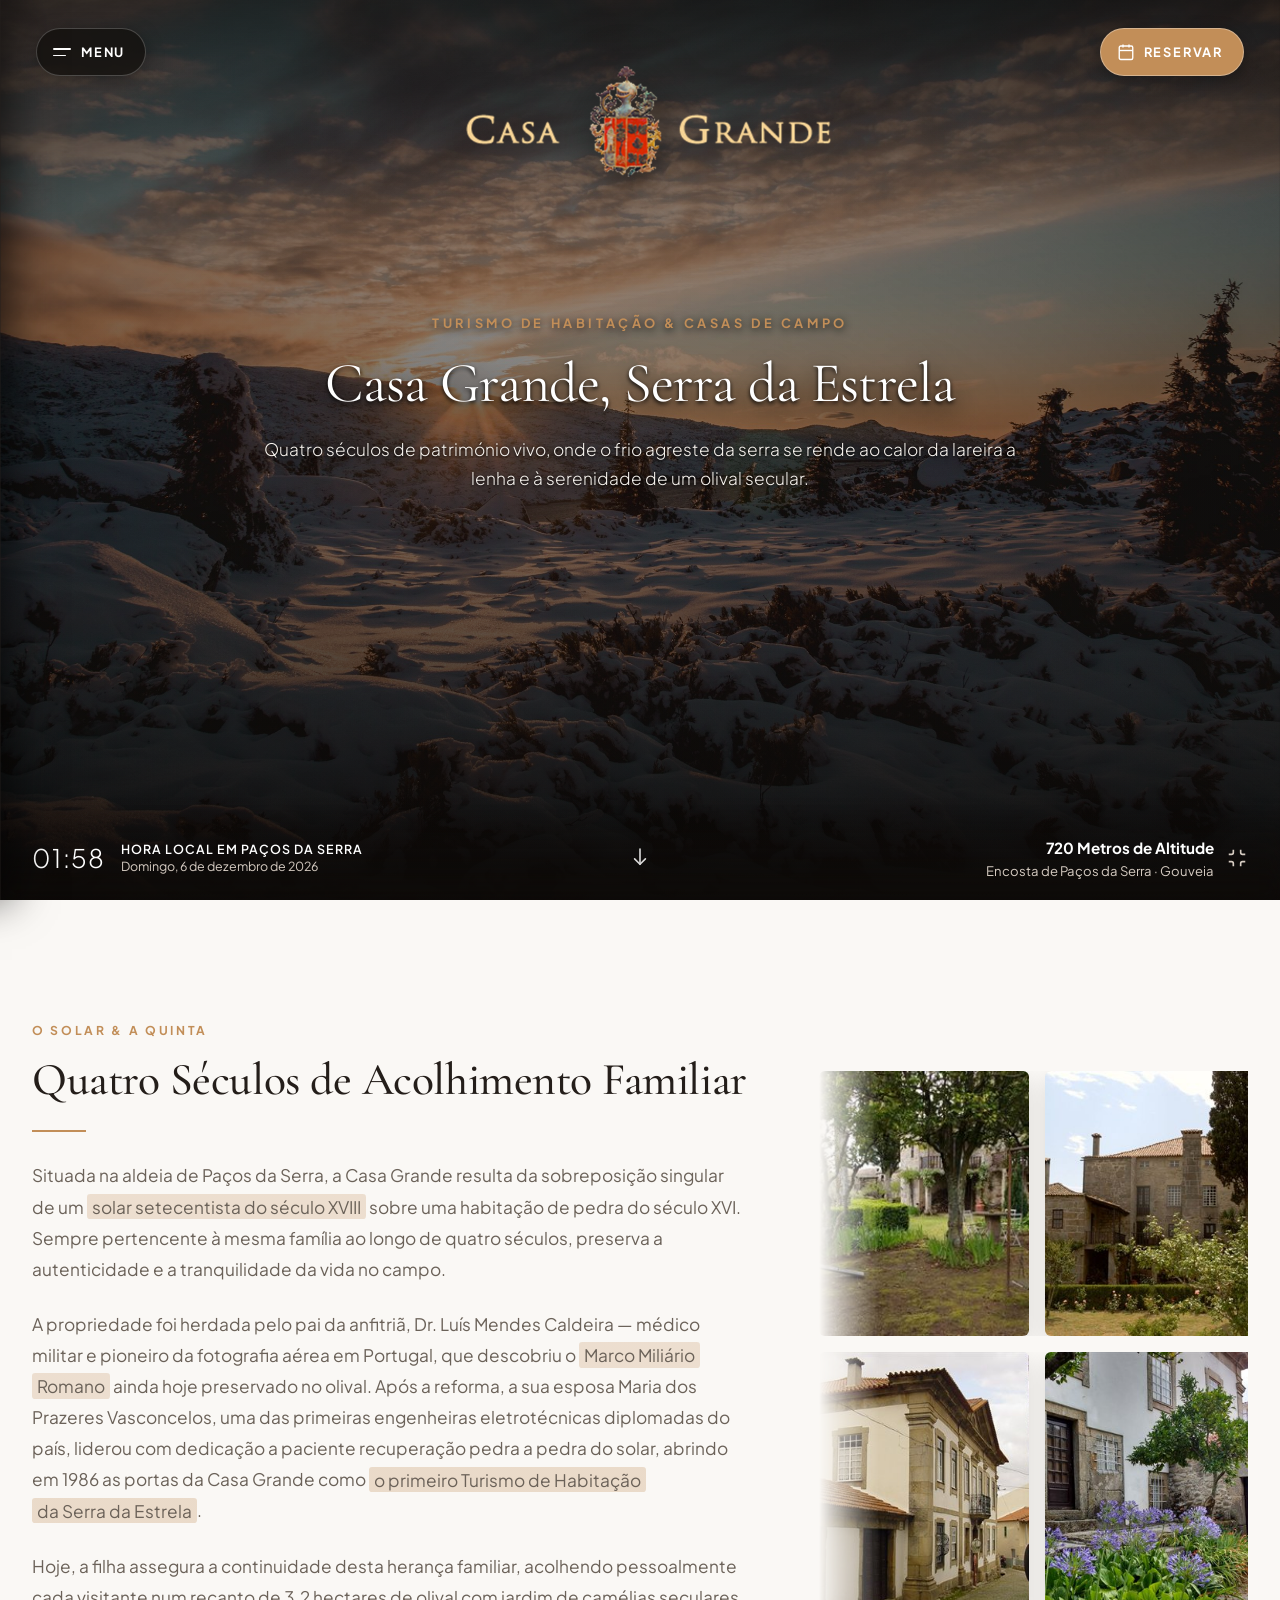
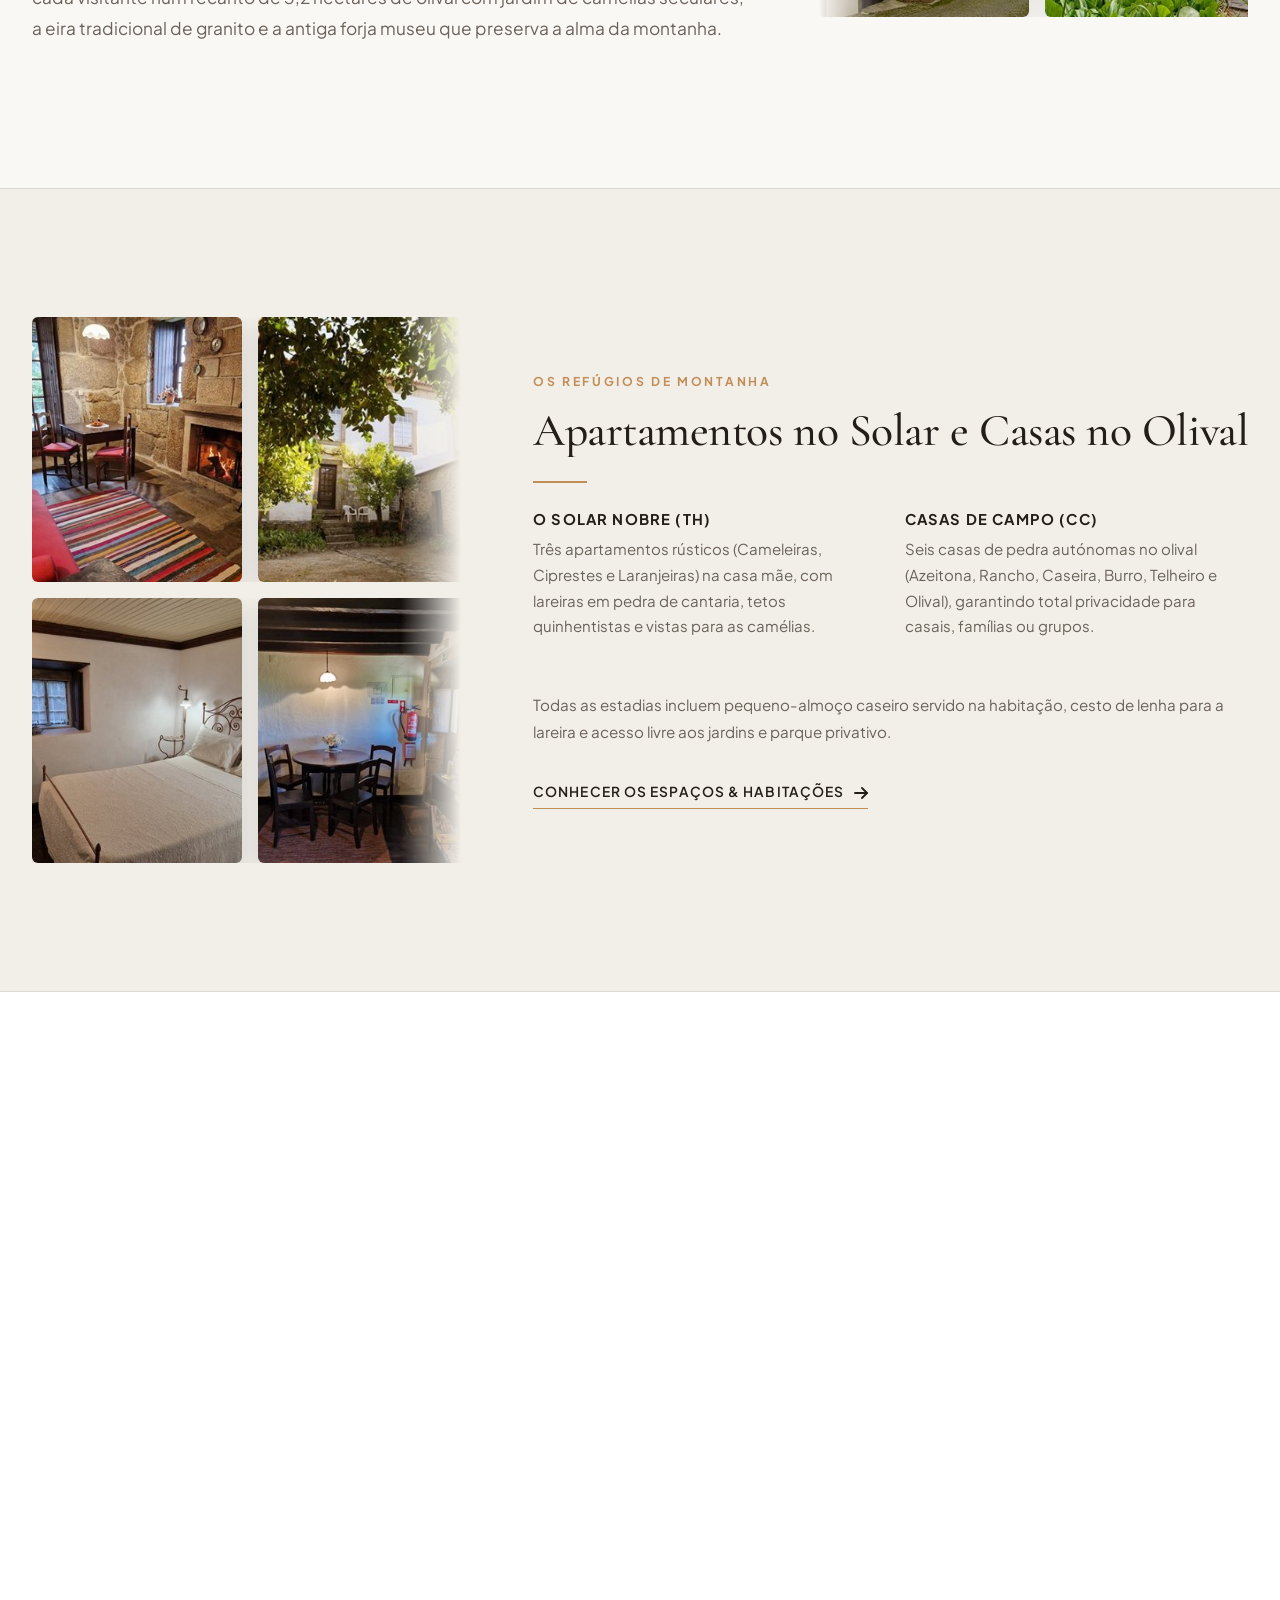
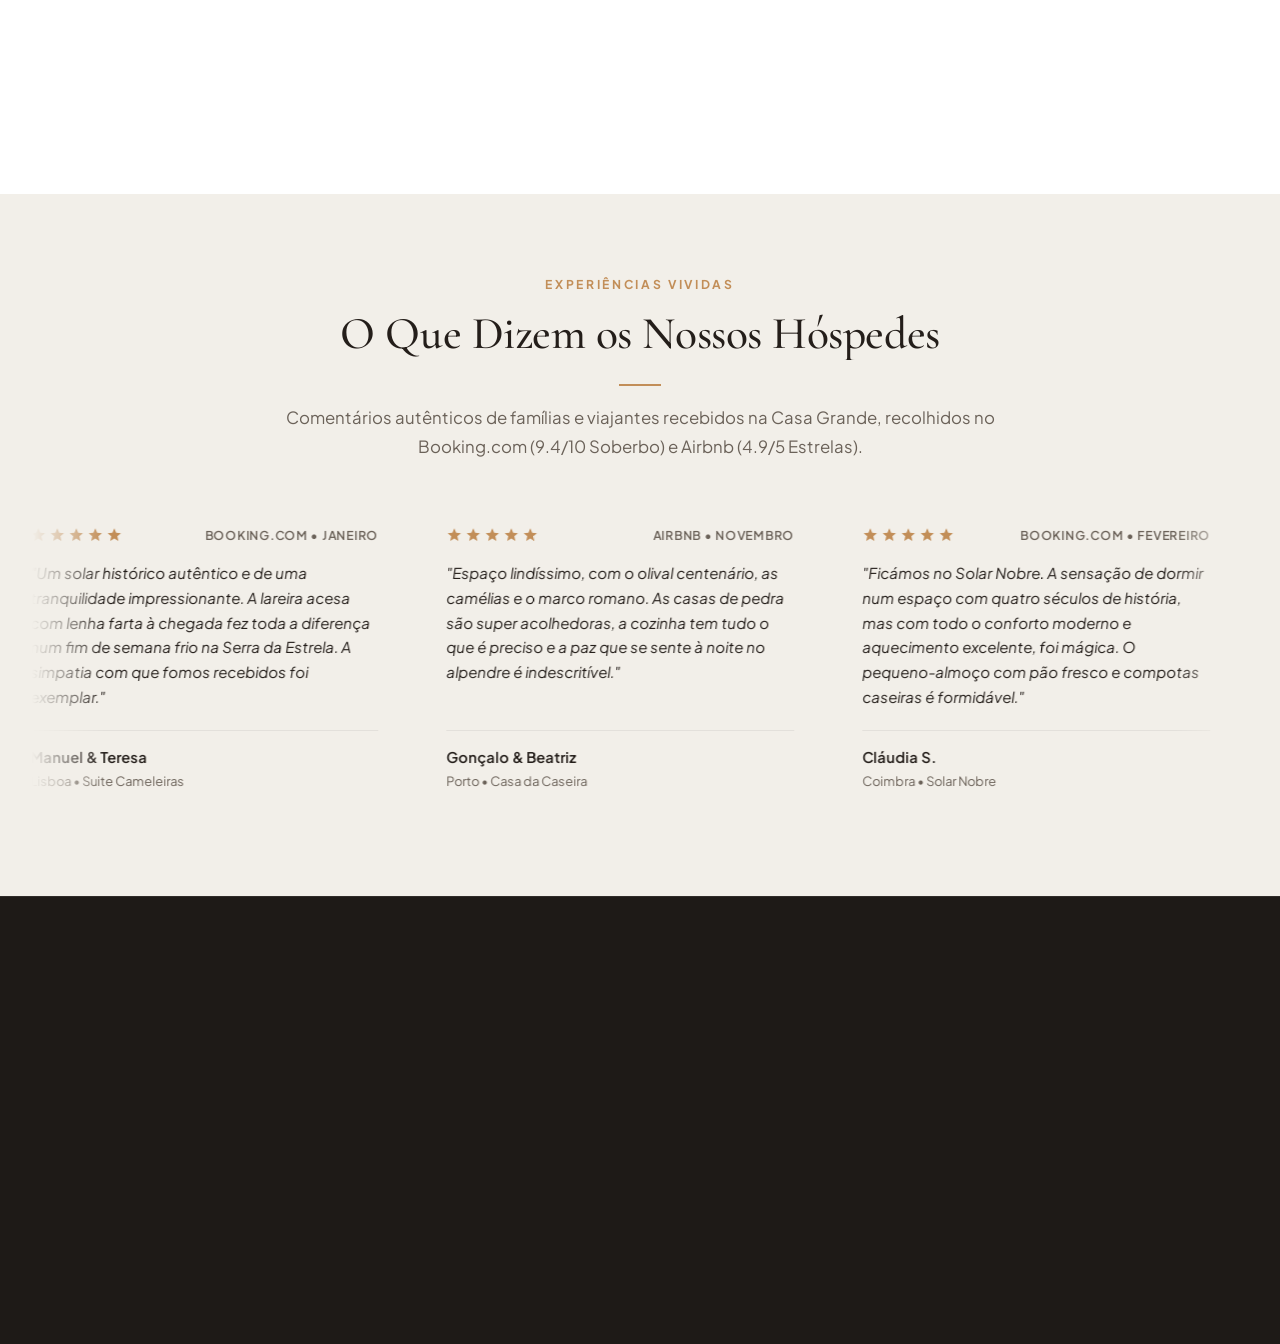
==== index.html @ c4126c3e "feat: prototipo Casa Grande - Turismo de Habitacao & Casas de Campo (Standard Bruto)" ====
<!DOCTYPE html>
<html lang="pt">
<head>
  <meta charset="UTF-8">
  <meta name="viewport" content="width=device-width, initial-scale=1.0">
  <title>Casa Grande — Turismo de Habitação & Casas de Campo | Serra da Estrela</title>
  <meta name="description" content="Retiro histórico exclusivo em Paços da Serra, Gouveia. Um solar de quatro séculos, casas de pedra entre camélias e oliveiras, lareiras acesas e acolhimento familiar no Parque Natural da Serra da Estrela.">
  <link rel="preconnect" href="https://fonts.googleapis.com">
  <link rel="preconnect" href="https://fonts.gstatic.com" crossorigin>
  <link rel="preload" as="image" href="assets/img/hero_serra_estrela_neve.jpg" fetchpriority="high">
  <link rel="stylesheet" href="https://fonts.googleapis.com/css2?family=Cormorant+Garamond:ital,wght@0,400;0,500;0,600;0,700;1,400&family=Plus+Jakarta+Sans:wght@300;400;500;600;700&display=swap">
  
  <!-- Favicon Standard Bruto -->
  <link rel="icon" type="image/svg+xml" href="assets/img/favicon.svg">
  <link rel="icon" type="image/png" sizes="32x32" href="assets/img/favicon-32x32.png">
  <link rel="icon" type="image/png" sizes="16x16" href="assets/img/favicon-16x16.png">
  <link rel="apple-touch-icon" sizes="180x180" href="assets/img/apple-touch-icon.png">
  <link rel="shortcut icon" href="favicon.ico">

  <link rel="stylesheet" href="assets/css/style.css">
</head>
<body>


  <!-- BOTÃO FLUTUANTE DE MENU (FIXO NO TOPO ESQUERDO) -->
  <button type="button" class="floating-menu-trigger js-drawer-open" aria-label="Abrir Menu de Navegação" aria-expanded="false" aria-controls="main-drawer">
    <span class="menu-icon-bars" aria-hidden="true">
      <span class="bar bar-1"></span>
      <span class="bar bar-2"></span>
    </span>
    <span class="menu-trigger-text">Menu</span>
  </button>

  <!-- BOTÃO FLUTUANTE DE RESERVA (CALENDÁRIO — REVELA 'RESERVAR' & GLOW NO HOVER) -->
  <a href="reservas.html" class="floating-booking-cta" aria-label="Reservar Estadia na Casa Grande">
    <span class="booking-cta-icon" aria-hidden="true">
      <svg width="18" height="18" viewBox="0 0 24 24" fill="none" stroke="currentColor" stroke-width="1.8">
        <rect x="3" y="4" width="18" height="18" rx="2" ry="2"></rect>
        <line x1="16" y1="2" x2="16" y2="6"></line>
        <line x1="8" y1="2" x2="8" y2="6"></line>
        <line x1="3" y1="10" x2="21" y2="10"></line>
      </svg>
    </span>
    <span class="booking-cta-text">Reservar</span>
  </a>

  <!-- PAINEL LATERAL DE NAVEGAÇÃO (LUXURY SLIDE-IN DRAWER) -->
  <div class="nav-drawer-backdrop js-drawer-close" aria-hidden="true"></div>
  <aside class="nav-drawer" id="main-drawer" aria-label="Menu Principal" aria-hidden="true">
    <div class="drawer-header">
      <div class="drawer-brand">
        <img src="assets/img/logo_center.png" alt="Casa Grande" class="drawer-logo" / decoding="async">
      </div>
      <button type="button" class="drawer-close-btn js-drawer-close" aria-label="Fechar Menu">
        <svg width="20" height="20" viewBox="0 0 24 24" fill="none" stroke="currentColor" stroke-width="1.8"><line x1="18" y1="6" x2="6" y2="18"></line><line x1="6" y1="6" x2="18" y2="18"></line></svg>
      </button>
    </div>

    <div class="drawer-body">
      <nav class="drawer-nav">
        <ul class="drawer-menu-list">
          <li><a href="index.html" class="drawer-menu-link drawer-menu-link--highlight"><span class="link-title">Início</span></a></li>
          <li><a href="alojamentos.html" class="drawer-menu-link"><span class="link-title">Alojamentos</span></a></li>
          <li><a href="actividades.html" class="drawer-menu-link"><span class="link-title">Serra da Estrela</span></a></li>
          <li><a href="duvidas.html" class="drawer-menu-link"><span class="link-title">FAQs</span></a></li>
        </ul>

        <div class="drawer-booking-action">
          <a href="reservas.html" class="drawer-booking-btn">
            <span class="drawer-btn-icon">
              <svg width="18" height="18" viewBox="0 0 24 24" fill="none" stroke="currentColor" stroke-width="1.8">
                <rect x="3" y="4" width="18" height="18" rx="2" ry="2"></rect>
                <line x1="16" y1="2" x2="16" y2="6"></line>
                <line x1="8" y1="2" x2="8" y2="6"></line>
                <line x1="3" y1="10" x2="21" y2="10"></line>
              </svg>
            </span>
            <span class="drawer-btn-label">Reservar Estadia</span>
          </a>
        </div>
      </nav>

      <div class="drawer-footer">
        <div class="drawer-contacts">
          <a href="duvidas.html#contacto" class="drawer-section-title">Contactos</a>
          <a href="tel:+351934297935" class="drawer-contact-val">(+351) 934 297 935</a>
          <a href="mailto:info@casagrande.com.pt" class="drawer-contact-val">info@casagrande.com.pt</a>
          <p class="drawer-address-text">Largo Dr. Luís Mendes Caldeira nº 1<br>6290-241 Paços da Serra, Gouveia</p>
        </div>

        <div class="drawer-socials">
          <a href="https://instagram.com/casagrande_th" target="_blank" rel="noopener noreferrer" class="drawer-social-link">Instagram</a>
          <span class="sep">·</span>
          <a href="https://www.facebook.com/CGPacosDaSerra" target="_blank" rel="noopener noreferrer" class="drawer-social-link">Facebook</a>
        </div>
      </div>
    </div>
  </aside>

  <main id="main">
    
    <!-- HERO BREATHTAKING (ESTILO VUNABAKA) -->
    <section class="section-intro-vunabaka">
      <div class="section-intro-bg" data-parallax="true" data-move="60"></div>
      <div class="section-intro-overlay"></div>

      <!-- Logótipo Nobre no Eixo Superior do Hero -->
      <div class="hero-center-brand">
        <img src="assets/img/logo_center.png" alt="Casa Grande — Paços da Serra, Gouveia" class="hero-brand-logo" / decoding="async">
      </div>

      <div class="shell section-intro-head" data-aos="fade-up">
        <span class="intro-welcome-label">Turismo de Habitação &amp; Casas de Campo</span>
        <h1 class="intro-main-title">Casa Grande, Serra da Estrela</h1>
        <p class="intro-desc">Quatro séculos de património vivo, onde o frio agreste da serra se rende ao calor da lareira a lenha e à serenidade de um olival secular.</p>
      </div>

      <!-- Barra de Ambiente Vunabaka (Hora Local & Altitude) -->
      <div class="section-intro-ambient-bar">
        <div class="shell ambient-bar-inner">
          
          <!-- Hora Local sem segundos -->
          <div class="ambient-time-box" data-aos="fade-right">
            <div class="ambient-time-clock" id="ambient-live-clock">--:--</div>
            <div class="ambient-time-info">
              <strong>Hora Local em Paços da Serra</strong>
              <span id="ambient-live-date">--</span>
            </div>
          </div>

          <!-- Indicador Visual Central: Seta Contemplativa (Apenas Visual, Não-Botão Rigorosamente a Meio da Barra) -->
          <div class="ambient-scroll-indicator" aria-hidden="true">
            <svg width="18" height="22" viewBox="0 0 20 24" fill="none" stroke="currentColor" stroke-width="1.8" stroke-linecap="round" stroke-linejoin="round">
              <line x1="10" y1="2" x2="10" y2="19"></line>
              <polyline points="4 13 10 19 16 13"></polyline>
            </svg>
          </div>

          <!-- Altitude e Clima -->
          <div class="ambient-weather-box" data-aos="fade-left">
            <div>
              <strong>720 Metros de Altitude</strong>
              <span>Encosta de Paços da Serra · Gouveia</span>
            </div>
            <svg width="22" height="22" viewBox="0 0 24 24" fill="none" stroke="currentColor" stroke-width="1.8"><path d="M8 3v3a2 2 0 0 1-2 2H3m18 0h-3a2 2 0 0 1-2-2V3m0 18v-3a2 2 0 0 1 2-2h3M3 16h3a2 2 0 0 1 2 2v3"/></svg>
          </div>

        </div>
      </div>
    </section>

    <!-- SECÇÃO 1: A HISTÓRIA DO ALOJAMENTO (O SOLAR & QUINTA) -->
    <section class="section-vunabaka-story" id="historia">
      <div class="shell shell--grid">
        
        <div class="story-text-column" data-aos="fade-right">
          <span class="section-subtitle-label">O Solar &amp; A Quinta</span>
          <h2 class="section-heading-vunabaka">Quatro Séculos de Acolhimento Familiar</h2>
          <i class="ico-separator"></i>

          <p>
            Situada na aldeia de Paços da Serra, a Casa Grande resulta da sobreposição singular de um <span class="highlight-root trigger-load" style="--color: rgba(194, 142, 88, 0.24); --duration: 800ms; --delay: 200ms;">solar setecentista do século XVIII</span> sobre uma habitação de pedra do século XVI. Sempre pertencente à mesma família ao longo de quatro séculos, preserva a autenticidade e a tranquilidade da vida no campo.
          </p>
          <p>
            A propriedade foi herdada pelo pai da anfitriã, Dr. Luís Mendes Caldeira — médico militar e pioneiro da fotografia aérea em Portugal, que descobriu o <span class="highlight-root trigger-load" style="--color: rgba(194, 142, 88, 0.24); --duration: 800ms; --delay: 450ms;">Marco Miliário Romano</span> ainda hoje preservado no olival. Após a reforma, a sua esposa Maria dos Prazeres Vasconcelos, uma das primeiras engenheiras eletrotécnicas diplomadas do país, liderou com dedicação a paciente recuperação pedra a pedra do solar, abrindo em 1986 as portas da Casa Grande como <span class="highlight-root trigger-load" style="--color: rgba(194, 142, 88, 0.28); --duration: 850ms; --delay: 700ms;">o primeiro Turismo de Habitação da&nbsp;Serra&nbsp;da&nbsp;Estrela</span>.
          </p>
          <p>
            Hoje, a filha assegura a continuidade desta herança familiar, acolhendo pessoalmente cada visitante num recanto de 3,2 hectares de olival com jardim de camélias seculares, a eira tradicional de granito e a antiga forja museu que preserva a alma da montanha.
          </p>
        </div>

        <!-- Galeria de Montra Contínua: Duas Filas a Correr para Lados Contrários (16 Imagens Únicas) -->
        <div class="showcase-wrap showcase-wrap--right" data-aos="fade-left" aria-label="Montra de fotografias da Quinta e Solar">
          <!-- Fila 1: Rotação da Direita para a Esquerda (8 fotos únicas) -->
          <div class="showcase-row">
            <div class="showcase-track showcase-track--to-left">
              <div class="showcase-slide"><img src="assets/img/showcase/historia_1.jpg" alt="Jardim das Cameleiras e mesas de pedra" loading="lazy" decoding="async"></div>
              <div class="showcase-slide"><img src="assets/img/showcase/historia_2.jpg" alt="Solar Histórico visto da quinta" loading="lazy" decoding="async"></div>
              <div class="showcase-slide"><img src="assets/img/showcase/historia_3.jpg" alt="Forja Museu na Casa Grande" loading="lazy" decoding="async"></div>
              <div class="showcase-slide"><img src="assets/img/showcase/historia_4.jpg" alt="Marco Miliário Romano e buxo secular" loading="lazy" decoding="async"></div>
              <div class="showcase-slide"><img src="assets/img/showcase/historia_5.jpg" alt="Eira tradicional e telheiro de cantaria" loading="lazy" decoding="async"></div>
              <div class="showcase-slide"><img src="assets/img/showcase/historia_6.jpg" alt="Ala do buxo e portal em granito" loading="lazy" decoding="async"></div>
              <div class="showcase-slide"><img src="assets/img/showcase/historia_7.jpg" alt="Jardim florido entre camélias" loading="lazy" decoding="async"></div>
              <div class="showcase-slide"><img src="assets/img/showcase/historia_8.jpg" alt="Mesas de pedra e recantos exteriores" loading="lazy" decoding="async"></div>
              <!-- Duplicação para loop contínuo infinito -->
              <div class="showcase-slide" aria-hidden="true"><img src="assets/img/showcase/historia_1.jpg" alt="" loading="lazy" decoding="async"></div>
              <div class="showcase-slide" aria-hidden="true"><img src="assets/img/showcase/historia_2.jpg" alt="" loading="lazy" decoding="async"></div>
              <div class="showcase-slide" aria-hidden="true"><img src="assets/img/showcase/historia_3.jpg" alt="" loading="lazy" decoding="async"></div>
              <div class="showcase-slide" aria-hidden="true"><img src="assets/img/showcase/historia_4.jpg" alt="" loading="lazy" decoding="async"></div>
              <div class="showcase-slide" aria-hidden="true"><img src="assets/img/showcase/historia_5.jpg" alt="" loading="lazy" decoding="async"></div>
              <div class="showcase-slide" aria-hidden="true"><img src="assets/img/showcase/historia_6.jpg" alt="" loading="lazy" decoding="async"></div>
              <div class="showcase-slide" aria-hidden="true"><img src="assets/img/showcase/historia_7.jpg" alt="" loading="lazy" decoding="async"></div>
              <div class="showcase-slide" aria-hidden="true"><img src="assets/img/showcase/historia_8.jpg" alt="" loading="lazy" decoding="async"></div>
            </div>
          </div>
          <!-- Fila 2: Rotação da Esquerda para a Direita (8 fotos únicas) -->
          <div class="showcase-row">
            <div class="showcase-track showcase-track--to-right">
              <div class="showcase-slide"><img src="assets/img/showcase/historia_9.jpg" alt="Fachada senhorial de granito vista da rua" loading="lazy" decoding="async"></div>
              <div class="showcase-slide"><img src="assets/img/showcase/historia_10.jpg" alt="Pátio e portal das Laranjeiras" loading="lazy" decoding="async"></div>
              <div class="showcase-slide"><img src="assets/img/showcase/historia_11.jpg" alt="Telhados e beirais históricos sob a neve" loading="lazy" decoding="async"></div>
              <div class="showcase-slide"><img src="assets/img/showcase/historia_12.jpg" alt="Vista aérea do solar e do olival secular" loading="lazy" decoding="async"></div>
              <div class="showcase-slide"><img src="assets/img/showcase/historia_13.jpg" alt="Pomar e árvores de fruto em flor" loading="lazy" decoding="async"></div>
              <div class="showcase-slide"><img src="assets/img/showcase/historia_14.jpg" alt="Ocaso dourado sobre os ciprestes da quinta" loading="lazy" decoding="async"></div>
              <div class="showcase-slide"><img src="assets/img/showcase/historia_15.jpg" alt="Caminho rústico de pedra entre azeitonas" loading="lazy" decoding="async"></div>
              <div class="showcase-slide"><img src="assets/img/showcase/historia_16.jpg" alt="Manto de neve no terreiro do solar" loading="lazy" decoding="async"></div>
              <!-- Duplicação para loop contínuo infinito -->
              <div class="showcase-slide" aria-hidden="true"><img src="assets/img/showcase/historia_9.jpg" alt="" loading="lazy" decoding="async"></div>
              <div class="showcase-slide" aria-hidden="true"><img src="assets/img/showcase/historia_10.jpg" alt="" loading="lazy" decoding="async"></div>
              <div class="showcase-slide" aria-hidden="true"><img src="assets/img/showcase/historia_11.jpg" alt="" loading="lazy" decoding="async"></div>
              <div class="showcase-slide" aria-hidden="true"><img src="assets/img/showcase/historia_12.jpg" alt="" loading="lazy" decoding="async"></div>
              <div class="showcase-slide" aria-hidden="true"><img src="assets/img/showcase/historia_13.jpg" alt="" loading="lazy" decoding="async"></div>
              <div class="showcase-slide" aria-hidden="true"><img src="assets/img/showcase/historia_14.jpg" alt="" loading="lazy" decoding="async"></div>
              <div class="showcase-slide" aria-hidden="true"><img src="assets/img/showcase/historia_15.jpg" alt="" loading="lazy" decoding="async"></div>
              <div class="showcase-slide" aria-hidden="true"><img src="assets/img/showcase/historia_16.jpg" alt="" loading="lazy" decoding="async"></div>
            </div>
          </div>
        </div>

      </div>
    </section>

    <!-- SECÇÃO 2: OS DIFERENTES ALOJAMENTOS -->
    <section class="section-vunabaka-accommodations" id="alojamentos">
      <div class="shell vunabaka-accommodations-grid">
        
        <!-- Galeria de Montra Contínua: Duas Filas a Correr para Lados Contrários (16 Imagens Únicas) -->
        <div class="showcase-wrap showcase-wrap--left" data-aos="fade-right" aria-label="Montra de fotografias dos Alojamentos">
          <!-- Fila 1: Rotação da Esquerda para a Direita (8 fotos únicas) -->
          <div class="showcase-row">
            <div class="showcase-track showcase-track--to-right">
              <div class="showcase-slide"><img src="assets/img/showcase/alojamentos_1.jpg" alt="Suite Cameleiras com lareira acesa" loading="lazy" decoding="async"></div>
              <div class="showcase-slide"><img src="assets/img/showcase/alojamentos_2.jpg" alt="Apartamento Laranjeiras no Solar Nobre" loading="lazy" decoding="async"></div>
              <div class="showcase-slide"><img src="assets/img/showcase/alojamentos_3.jpg" alt="Apartamento Ciprestes com vigas rústicas" loading="lazy" decoding="async"></div>
              <div class="showcase-slide"><img src="assets/img/showcase/alojamentos_4.jpg" alt="Casa da Azeitona no olival" loading="lazy" decoding="async"></div>
              <div class="showcase-slide"><img src="assets/img/showcase/alojamentos_5.jpg" alt="Casa da Caseira em cantaria" loading="lazy" decoding="async"></div>
              <div class="showcase-slide"><img src="assets/img/showcase/alojamentos_6.jpg" alt="Casa do Rancho com luz de montanha" loading="lazy" decoding="async"></div>
              <div class="showcase-slide"><img src="assets/img/showcase/alojamentos_7.jpg" alt="Casa do Burro refúgio em xisto" loading="lazy" decoding="async"></div>
              <div class="showcase-slide"><img src="assets/img/showcase/alojamentos_8.jpg" alt="Casa do Telheiro e alpendre" loading="lazy" decoding="async"></div>
              <!-- Duplicação para loop contínuo infinito -->
              <div class="showcase-slide" aria-hidden="true"><img src="assets/img/showcase/alojamentos_1.jpg" alt="" loading="lazy" decoding="async"></div>
              <div class="showcase-slide" aria-hidden="true"><img src="assets/img/showcase/alojamentos_2.jpg" alt="" loading="lazy" decoding="async"></div>
              <div class="showcase-slide" aria-hidden="true"><img src="assets/img/showcase/alojamentos_3.jpg" alt="" loading="lazy" decoding="async"></div>
              <div class="showcase-slide" aria-hidden="true"><img src="assets/img/showcase/alojamentos_4.jpg" alt="" loading="lazy" decoding="async"></div>
              <div class="showcase-slide" aria-hidden="true"><img src="assets/img/showcase/alojamentos_5.jpg" alt="" loading="lazy" decoding="async"></div>
              <div class="showcase-slide" aria-hidden="true"><img src="assets/img/showcase/alojamentos_6.jpg" alt="" loading="lazy" decoding="async"></div>
              <div class="showcase-slide" aria-hidden="true"><img src="assets/img/showcase/alojamentos_7.jpg" alt="" loading="lazy" decoding="async"></div>
              <div class="showcase-slide" aria-hidden="true"><img src="assets/img/showcase/alojamentos_8.jpg" alt="" loading="lazy" decoding="async"></div>
            </div>
          </div>
          <!-- Fila 2: Rotação da Direita para a Esquerda (8 fotos únicas) -->
          <div class="showcase-row">
            <div class="showcase-track showcase-track--to-left">
              <div class="showcase-slide"><img src="assets/img/showcase/alojamentos_9.jpg" alt="Quarto com cama de ferro e paredes em pedra de cantaria" loading="lazy" decoding="async"></div>
              <div class="showcase-slide"><img src="assets/img/showcase/alojamentos_10.jpg" alt="Salinha rústica em pedra com mesa de refeições e tapete regional" loading="lazy" decoding="async"></div>
              <div class="showcase-slide"><img src="assets/img/showcase/alojamentos_11.jpg" alt="Salinha privada com lareira acesa e ambiente acolhedor" loading="lazy" decoding="async"></div>
              <div class="showcase-slide"><img src="assets/img/showcase/alojamentos_12.jpg" alt="Varanda panorâmica de madeira virada para as camélias" loading="lazy" decoding="async"></div>
              <div class="showcase-slide"><img src="assets/img/showcase/alojamentos_13.jpg" alt="Lareira tradicional e recanto de leitura no campo" loading="lazy" decoding="async"></div>
              <div class="showcase-slide"><img src="assets/img/showcase/alojamentos_14.jpg" alt="Quarto amplo e luminoso com mobiliário de madeira" loading="lazy" decoding="async"></div>
              <div class="showcase-slide"><img src="assets/img/showcase/alojamentos_15.jpg" alt="Recanto de estar rústico em pedra natural" loading="lazy" decoding="async"></div>
              <div class="showcase-slide"><img src="assets/img/showcase/alojamentos_16.jpg" alt="Sala de convívio sob vigas de madeira nobre" loading="lazy" decoding="async"></div>
              <!-- Duplicação para loop contínuo infinito -->
              <div class="showcase-slide" aria-hidden="true"><img src="assets/img/showcase/alojamentos_9.jpg" alt="" loading="lazy" decoding="async"></div>
              <div class="showcase-slide" aria-hidden="true"><img src="assets/img/showcase/alojamentos_10.jpg" alt="" loading="lazy" decoding="async"></div>
              <div class="showcase-slide" aria-hidden="true"><img src="assets/img/showcase/alojamentos_11.jpg" alt="" loading="lazy" decoding="async"></div>
              <div class="showcase-slide" aria-hidden="true"><img src="assets/img/showcase/alojamentos_12.jpg" alt="" loading="lazy" decoding="async"></div>
              <div class="showcase-slide" aria-hidden="true"><img src="assets/img/showcase/alojamentos_13.jpg" alt="" loading="lazy" decoding="async"></div>
              <div class="showcase-slide" aria-hidden="true"><img src="assets/img/showcase/alojamentos_14.jpg" alt="" loading="lazy" decoding="async"></div>
              <div class="showcase-slide" aria-hidden="true"><img src="assets/img/showcase/alojamentos_15.jpg" alt="" loading="lazy" decoding="async"></div>
              <div class="showcase-slide" aria-hidden="true"><img src="assets/img/showcase/alojamentos_16.jpg" alt="" loading="lazy" decoding="async"></div>
            </div>
          </div>
        </div>

        <div class="story-text-column" data-aos="fade-left">
          <span class="section-subtitle-label">Os Refúgios de Montanha</span>
          <h2 class="section-heading-vunabaka">Apartamentos no Solar e Casas no Olival</h2>
          <i class="ico-separator"></i>

          <div class="vunabaka-two-cols-text">
            <div>
              <h4>O Solar Nobre (TH)</h4>
              <p>Três apartamentos rústicos (Cameleiras, Ciprestes e Laranjeiras) na casa mãe, com lareiras em pedra de cantaria, tetos quinhentistas e vistas para as camélias.</p>
            </div>
            <div>
              <h4>Casas de Campo (CC)</h4>
              <p>Seis casas de pedra autónomas no olival (Azeitona, Rancho, Caseira, Burro, Telheiro e Olival), garantindo total privacidade para casais, famílias ou grupos.</p>
            </div>
          </div>

          <p style="margin-bottom: 24px; font-size: 0.95rem; color: var(--color-text-muted);">
            Todas as estadias incluem pequeno-almoço caseiro servido na habitação, cesto de lenha para a lareira e acesso livre aos jardins e parque privativo.
          </p>

          <a href="alojamentos.html" class="btn-link btn-link-vunabaka">
            <span>Conhecer os Espaços &amp; Habitações</span>
            <svg class="btn-link-arrow" width="14" height="12" viewBox="0 0 14 12" fill="none" stroke="currentColor" stroke-width="1.8" stroke-linecap="round" stroke-linejoin="round">
              <line x1="1" y1="6" x2="13" y2="6"></line>
              <polyline points="8 1 13 6 8 11"></polyline>
            </svg>
          </a>
        </div>

      </div>
    </section>

    <!-- SECÇÃO 3: A LOCALIZAÇÃO (SERRA DA ESTRELA) -->
    <section class="section-vunabaka-location" id="localizacao">
      <div class="shell shell--grid">
        
        <div class="story-text-column" data-aos="fade-right">
          <span class="section-subtitle-label">Parque Natural da Serra da Estrela</span>
          <h2 class="section-heading-vunabaka">No Coração da Montanha Mais Alta</h2>
          <i class="ico-separator"></i>

          <p>
            Paços da Serra repousa na encosta norte da Serra da Estrela, a escassos minutos quer de Gouveia quer de Seia. Esta posição privilegiada permite combinar a serenidade de uma aldeia beirã com o acesso rápido aos <span class="highlight-root trigger-load" style="--color: rgba(194, 142, 88, 0.24); --duration: 800ms; --delay: 350ms;">pontos mais emblemáticos de Portugal continental</span>.
          </p>

          <div class="location-distances-row">
            <div class="distance-item"><strong>Gouveia:</strong> 8 km (10 min)</div>
            <div class="distance-item"><strong>Seia:</strong> 8 km (10 min)</div>
            <div class="distance-item"><strong>Vale do Rossim:</strong> 24 km (30 min)</div>
            <div class="distance-item"><strong>Torre (Ponto Mais Alto):</strong> 38 km (45 min)</div>
          </div>

          <p style="margin-bottom: 24px; font-size: 0.95rem; color: var(--color-text-muted);">
            Das neves de inverno na estância de ski às lagoas cristalinas e praias fluviais no verão, passando pelas aldeias medievais de Linhares da Beira.
          </p>

          <a href="actividades.html" class="btn-link btn-link-vunabaka">
            <span>Explorar o Guia de Atividades na Serra</span>
            <svg class="btn-link-arrow" width="14" height="12" viewBox="0 0 14 12" fill="none" stroke="currentColor" stroke-width="1.8" stroke-linecap="round" stroke-linejoin="round">
              <line x1="1" y1="6" x2="13" y2="6"></line>
              <polyline points="8 1 13 6 8 11"></polyline>
            </svg>
          </a>
        </div>

        <!-- Galeria de Montra Contínua: Duas Filas a Correr para Lados Contrários (16 Imagens Únicas) -->
        <div class="showcase-wrap showcase-wrap--right" data-aos="fade-left" aria-label="Montra de fotografias da Serra da Estrela">
          <!-- Fila 1: Rotação da Direita para a Esquerda (8 fotos únicas) -->
          <div class="showcase-row">
            <div class="showcase-track showcase-track--to-left">
              <div class="showcase-slide"><img src="assets/img/showcase/actividades_1.jpg" alt="Torre da Serra da Estrela com neve" loading="lazy" decoding="async"></div>
              <div class="showcase-slide"><img src="assets/img/showcase/actividades_2.jpg" alt="Vale Glaciário do Zêzere" loading="lazy" decoding="async"></div>
              <div class="showcase-slide"><img src="assets/img/showcase/actividades_3.jpg" alt="Monumento Natural Cabeça da Velha" loading="lazy" decoding="async"></div>
              <div class="showcase-slide"><img src="assets/img/showcase/actividades_4.jpg" alt="Covão da Ametade com bétulas e rio" loading="lazy" decoding="async"></div>
              <div class="showcase-slide"><img src="assets/img/showcase/actividades_5.jpg" alt="Castelo Medieval de Linhares da Beira" loading="lazy" decoding="async"></div>
              <div class="showcase-slide"><img src="assets/img/showcase/actividades_6.jpg" alt="Ribeira da Caniça e quedas de água" loading="lazy" decoding="async"></div>
              <div class="showcase-slide"><img src="assets/img/showcase/actividades_7.jpg" alt="Aldeia Típica de Cabeça" loading="lazy" decoding="async"></div>
              <div class="showcase-slide"><img src="assets/img/showcase/actividades_8.jpg" alt="Anta da Orca património megalítico" loading="lazy" decoding="async"></div>
              <!-- Duplicação para loop contínuo infinito -->
              <div class="showcase-slide" aria-hidden="true"><img src="assets/img/showcase/actividades_1.jpg" alt="" loading="lazy" decoding="async"></div>
              <div class="showcase-slide" aria-hidden="true"><img src="assets/img/showcase/actividades_2.jpg" alt="" loading="lazy" decoding="async"></div>
              <div class="showcase-slide" aria-hidden="true"><img src="assets/img/showcase/actividades_3.jpg" alt="" loading="lazy" decoding="async"></div>
              <div class="showcase-slide" aria-hidden="true"><img src="assets/img/showcase/actividades_4.jpg" alt="" loading="lazy" decoding="async"></div>
              <div class="showcase-slide" aria-hidden="true"><img src="assets/img/showcase/actividades_5.jpg" alt="" loading="lazy" decoding="async"></div>
              <div class="showcase-slide" aria-hidden="true"><img src="assets/img/showcase/actividades_6.jpg" alt="" loading="lazy" decoding="async"></div>
              <div class="showcase-slide" aria-hidden="true"><img src="assets/img/showcase/actividades_7.jpg" alt="" loading="lazy" decoding="async"></div>
              <div class="showcase-slide" aria-hidden="true"><img src="assets/img/showcase/actividades_8.jpg" alt="" loading="lazy" decoding="async"></div>
            </div>
          </div>
          <!-- Fila 2: Rotação da Esquerda para a Direita (8 fotos únicas) -->
          <div class="showcase-row">
            <div class="showcase-track showcase-track--to-right">
              <div class="showcase-slide"><img src="assets/img/showcase/actividades_9.jpg" alt="Praia fluvial do Vale do Rossim e lagoa cristalina" loading="lazy" decoding="async"></div>
              <div class="showcase-slide"><img src="assets/img/showcase/actividades_10.jpg" alt="Formação rochosa Cabeça do Velho" loading="lazy" decoding="async"></div>
              <div class="showcase-slide"><img src="assets/img/showcase/actividades_11.jpg" alt="Trilho de montanha e rota pedestre das Canadas" loading="lazy" decoding="async"></div>
              <div class="showcase-slide"><img src="assets/img/showcase/actividades_12.jpg" alt="Museu Natural da Eletricidade em Seia" loading="lazy" decoding="async"></div>
              <div class="showcase-slide"><img src="assets/img/showcase/actividades_13.jpg" alt="Cume da Torre no Parque Natural" loading="lazy" decoding="async"></div>
              <div class="showcase-slide"><img src="assets/img/showcase/actividades_14.jpg" alt="Bosque de bétulas na nascente do Rio Zêzere" loading="lazy" decoding="async"></div>
              <div class="showcase-slide"><img src="assets/img/showcase/actividades_15.jpg" alt="Muralhas de granito da aldeia histórica de Linhares" loading="lazy" decoding="async"></div>
              <div class="showcase-slide"><img src="assets/img/showcase/actividades_16.jpg" alt="Poço límpido e cascatas na serra" loading="lazy" decoding="async"></div>
              <!-- Duplicação para loop contínuo infinito -->
              <div class="showcase-slide" aria-hidden="true"><img src="assets/img/showcase/actividades_9.jpg" alt="" loading="lazy" decoding="async"></div>
              <div class="showcase-slide" aria-hidden="true"><img src="assets/img/showcase/actividades_10.jpg" alt="" loading="lazy" decoding="async"></div>
              <div class="showcase-slide" aria-hidden="true"><img src="assets/img/showcase/actividades_11.jpg" alt="" loading="lazy" decoding="async"></div>
              <div class="showcase-slide" aria-hidden="true"><img src="assets/img/showcase/actividades_12.jpg" alt="" loading="lazy" decoding="async"></div>
              <div class="showcase-slide" aria-hidden="true"><img src="assets/img/showcase/actividades_13.jpg" alt="" loading="lazy" decoding="async"></div>
              <div class="showcase-slide" aria-hidden="true"><img src="assets/img/showcase/actividades_14.jpg" alt="" loading="lazy" decoding="async"></div>
              <div class="showcase-slide" aria-hidden="true"><img src="assets/img/showcase/actividades_15.jpg" alt="" loading="lazy" decoding="async"></div>
              <div class="showcase-slide" aria-hidden="true"><img src="assets/img/showcase/actividades_16.jpg" alt="" loading="lazy" decoding="async"></div>
            </div>
          </div>
        </div>

      </div>
    </section>

    <!-- SECÇÃO 4: OPINIÕES DOS HÓSPEDES (REVIEWS) -->
    <section id="opinioes" class="section-vunabaka-opinioes">
      <div class="shell">
        <div class="section-header-centered" data-aos="fade-up">
          <span class="section-subtitle-label">Experiências Vividas</span>
          <h2 class="section-heading-vunabaka">O Que Dizem os Nossos Hóspedes</h2>
          <i class="ico-separator ico-separator-centered"></i>
          <p class="section-desc-opinioes">
            Comentários autênticos de famílias e viajantes recebidos na Casa Grande, recolhidos no Booking.com (9.4/10 Soberbo) e Airbnb (4.9/5 Estrelas).
          </p>
        </div>

        <!-- Ticker de Avaliações em Rotação Contínua com Drag Nativo -->
        <div class="reviews-ticker-wrapper" id="reviewsTickerWrapper" role="region" aria-label="Avaliações dos hóspedes em rotação contínua" tabindex="0">
          <div class="reviews-ticker-track" id="reviewsTickerTrack">
            
            <!-- Review 1 -->
            <article class="review-card">
              <div class="review-header">
                <div class="review-stars" aria-label="5 estrelas">
                  <svg class="star-icon" viewBox="0 0 24 24"><path d="M12 17.27L18.18 21l-1.64-7.03L22 9.24l-7.19-.61L12 2 9.19 8.63 2 9.24l5.46 4.73L5.82 21z"/></svg>
                  <svg class="star-icon" viewBox="0 0 24 24"><path d="M12 17.27L18.18 21l-1.64-7.03L22 9.24l-7.19-.61L12 2 9.19 8.63 2 9.24l5.46 4.73L5.82 21z"/></svg>
                  <svg class="star-icon" viewBox="0 0 24 24"><path d="M12 17.27L18.18 21l-1.64-7.03L22 9.24l-7.19-.61L12 2 9.19 8.63 2 9.24l5.46 4.73L5.82 21z"/></svg>
                  <svg class="star-icon" viewBox="0 0 24 24"><path d="M12 17.27L18.18 21l-1.64-7.03L22 9.24l-7.19-.61L12 2 9.19 8.63 2 9.24l5.46 4.73L5.82 21z"/></svg>
                  <svg class="star-icon" viewBox="0 0 24 24"><path d="M12 17.27L18.18 21l-1.64-7.03L22 9.24l-7.19-.61L12 2 9.19 8.63 2 9.24l5.46 4.73L5.82 21z"/></svg>
                </div>
                <span class="review-date">Booking.com • Janeiro</span>
              </div>
              <p class="review-text">
                "Um solar histórico autêntico e de uma tranquilidade impressionante. A lareira acesa com lenha farta à chegada fez toda a diferença num fim de semana frio na Serra da Estrela. A simpatia com que fomos recebidos foi exemplar."
              </p>
              <div class="review-author">
                <span class="review-name">Manuel &amp; Teresa</span>
                <span class="review-origin">Lisboa • Suite Cameleiras</span>
              </div>
            </article>

            <!-- Review 2 -->
            <article class="review-card">
              <div class="review-header">
                <div class="review-stars" aria-label="5 estrelas">
                  <svg class="star-icon" viewBox="0 0 24 24"><path d="M12 17.27L18.18 21l-1.64-7.03L22 9.24l-7.19-.61L12 2 9.19 8.63 2 9.24l5.46 4.73L5.82 21z"/></svg>
                  <svg class="star-icon" viewBox="0 0 24 24"><path d="M12 17.27L18.18 21l-1.64-7.03L22 9.24l-7.19-.61L12 2 9.19 8.63 2 9.24l5.46 4.73L5.82 21z"/></svg>
                  <svg class="star-icon" viewBox="0 0 24 24"><path d="M12 17.27L18.18 21l-1.64-7.03L22 9.24l-7.19-.61L12 2 9.19 8.63 2 9.24l5.46 4.73L5.82 21z"/></svg>
                  <svg class="star-icon" viewBox="0 0 24 24"><path d="M12 17.27L18.18 21l-1.64-7.03L22 9.24l-7.19-.61L12 2 9.19 8.63 2 9.24l5.46 4.73L5.82 21z"/></svg>
                  <svg class="star-icon" viewBox="0 0 24 24"><path d="M12 17.27L18.18 21l-1.64-7.03L22 9.24l-7.19-.61L12 2 9.19 8.63 2 9.24l5.46 4.73L5.82 21z"/></svg>
                </div>
                <span class="review-date">Airbnb • Novembro</span>
              </div>
              <p class="review-text">
                "Espaço lindíssimo, com o olival centenário, as camélias e o marco romano. As casas de pedra são super acolhedoras, a cozinha tem tudo o que é preciso e a paz que se sente à noite no alpendre é indescritível."
              </p>
              <div class="review-author">
                <span class="review-name">Gonçalo &amp; Beatriz</span>
                <span class="review-origin">Porto • Casa da Caseira</span>
              </div>
            </article>

            <!-- Review 3 -->
            <article class="review-card">
              <div class="review-header">
                <div class="review-stars" aria-label="5 estrelas">
                  <svg class="star-icon" viewBox="0 0 24 24"><path d="M12 17.27L18.18 21l-1.64-7.03L22 9.24l-7.19-.61L12 2 9.19 8.63 2 9.24l5.46 4.73L5.82 21z"/></svg>
                  <svg class="star-icon" viewBox="0 0 24 24"><path d="M12 17.27L18.18 21l-1.64-7.03L22 9.24l-7.19-.61L12 2 9.19 8.63 2 9.24l5.46 4.73L5.82 21z"/></svg>
                  <svg class="star-icon" viewBox="0 0 24 24"><path d="M12 17.27L18.18 21l-1.64-7.03L22 9.24l-7.19-.61L12 2 9.19 8.63 2 9.24l5.46 4.73L5.82 21z"/></svg>
                  <svg class="star-icon" viewBox="0 0 24 24"><path d="M12 17.27L18.18 21l-1.64-7.03L22 9.24l-7.19-.61L12 2 9.19 8.63 2 9.24l5.46 4.73L5.82 21z"/></svg>
                  <svg class="star-icon" viewBox="0 0 24 24"><path d="M12 17.27L18.18 21l-1.64-7.03L22 9.24l-7.19-.61L12 2 9.19 8.63 2 9.24l5.46 4.73L5.82 21z"/></svg>
                </div>
                <span class="review-date">Booking.com • Fevereiro</span>
              </div>
              <p class="review-text">
                "Ficámos no Solar Nobre. A sensação de dormir num espaço com quatro séculos de história, mas com todo o conforto moderno e aquecimento excelente, foi mágica. O pequeno-almoço com pão fresco e compotas caseiras é formidável."
              </p>
              <div class="review-author">
                <span class="review-name">Cláudia S.</span>
                <span class="review-origin">Coimbra • Solar Nobre</span>
              </div>
            </article>

            <!-- Review 4 -->
            <article class="review-card">
              <div class="review-header">
                <div class="review-stars" aria-label="5 estrelas">
                  <svg class="star-icon" viewBox="0 0 24 24"><path d="M12 17.27L18.18 21l-1.64-7.03L22 9.24l-7.19-.61L12 2 9.19 8.63 2 9.24l5.46 4.73L5.82 21z"/></svg>
                  <svg class="star-icon" viewBox="0 0 24 24"><path d="M12 17.27L18.18 21l-1.64-7.03L22 9.24l-7.19-.61L12 2 9.19 8.63 2 9.24l5.46 4.73L5.82 21z"/></svg>
                  <svg class="star-icon" viewBox="0 0 24 24"><path d="M12 17.27L18.18 21l-1.64-7.03L22 9.24l-7.19-.61L12 2 9.19 8.63 2 9.24l5.46 4.73L5.82 21z"/></svg>
                  <svg class="star-icon" viewBox="0 0 24 24"><path d="M12 17.27L18.18 21l-1.64-7.03L22 9.24l-7.19-.61L12 2 9.19 8.63 2 9.24l5.46 4.73L5.82 21z"/></svg>
                  <svg class="star-icon" viewBox="0 0 24 24"><path d="M12 17.27L18.18 21l-1.64-7.03L22 9.24l-7.19-.61L12 2 9.19 8.63 2 9.24l5.46 4.73L5.82 21z"/></svg>
                </div>
                <span class="review-date">Airbnb • Dezembro</span>
              </div>
              <p class="review-text">
                "Ideal para famílias que querem subir à Torre para a neve de dia e recolher ao aconchego da lareira à noite. Os nossos filhos adoraram o espaço seguro do jardim e a visita à antiga forja museu. Vamos voltar de certeza!"
              </p>
              <div class="review-author">
                <span class="review-name">Família Duarte</span>
                <span class="review-origin">Braga • Casa do Rancho</span>
              </div>
            </article>

            <!-- Review 5 -->
            <article class="review-card">
              <div class="review-header">
                <div class="review-stars" aria-label="5 estrelas">
                  <svg class="star-icon" viewBox="0 0 24 24"><path d="M12 17.27L18.18 21l-1.64-7.03L22 9.24l-7.19-.61L12 2 9.19 8.63 2 9.24l5.46 4.73L5.82 21z"/></svg>
                  <svg class="star-icon" viewBox="0 0 24 24"><path d="M12 17.27L18.18 21l-1.64-7.03L22 9.24l-7.19-.61L12 2 9.19 8.63 2 9.24l5.46 4.73L5.82 21z"/></svg>
                  <svg class="star-icon" viewBox="0 0 24 24"><path d="M12 17.27L18.18 21l-1.64-7.03L22 9.24l-7.19-.61L12 2 9.19 8.63 2 9.24l5.46 4.73L5.82 21z"/></svg>
                  <svg class="star-icon" viewBox="0 0 24 24"><path d="M12 17.27L18.18 21l-1.64-7.03L22 9.24l-7.19-.61L12 2 9.19 8.63 2 9.24l5.46 4.73L5.82 21z"/></svg>
                  <svg class="star-icon" viewBox="0 0 24 24"><path d="M12 17.27L18.18 21l-1.64-7.03L22 9.24l-7.19-.61L12 2 9.19 8.63 2 9.24l5.46 4.73L5.82 21z"/></svg>
                </div>
                <span class="review-date">Booking.com • Março</span>
              </div>
              <p class="review-text">
                "Hospitalidade genuína, daquelas que já raramente se encontram. A localização é perfeita para explorar tanto Gouveia como Seia e os vales glaciares. O silêncio à noite proporciona um descanso absoluto."
              </p>
              <div class="review-author">
                <span class="review-name">António &amp; Helena</span>
                <span class="review-origin">Aveiro • Casa da Azeitona</span>
              </div>
            </article>

          </div>
        </div>
      </div>
    </section>

  </main>

  <!-- RODAPÉ CANÓNICO BRUTO (3 COLUNAS COM MAPA EMBED) -->
  <footer class="site-footer">
    <div class="shell">
      
      <div class="footer-grid">
        
        <!-- Coluna 1: Marca & Contactos -->
        <div class="footer-col">
          <div class="footer-brand-title">Casa Grande</div>
          <p class="footer-brand-desc">
            Turismo rural acolhedor no Parque Natural da Serra da Estrela. Casas de pedra independentes, lareira a lenha e olival secular de quatro séculos da família Vasconcelos.
          </p>
          <ul class="footer-contacts-list">
            <li class="footer-contact-row">
              <span class="footer-contact-label">Telemóvel:</span>
              <a href="tel:+351934297935" class="footer-contact-val">(+351) 934 297 935</a>
            </li>
            <li class="footer-contact-row">
              <span class="footer-contact-label">Telefone Fixo:</span>
              <a href="tel:+351238496341" class="footer-contact-val">(+351) 238 496 341</a>
            </li>
            <li class="footer-contact-row">
              <span class="footer-contact-label">E-mail:</span>
              <a href="mailto:info@casagrande.com.pt" class="footer-contact-val">info@casagrande.com.pt</a>
            </li>
          </ul>

          <div class="footer-social-icons" aria-label="Redes Sociais Oficiais">
            <a href="https://instagram.com/casagrande_th" target="_blank" rel="noopener noreferrer" class="social-icon-btn" aria-label="Instagram da Casa Grande" title="Instagram @casagrande_th">
              <svg viewBox="0 0 24 24" width="18" height="18" fill="none" stroke="currentColor" stroke-width="1.8" stroke-linecap="round" stroke-linejoin="round">
                <rect x="2" y="2" width="20" height="20" rx="5" ry="5"></rect>
                <path d="M16 11.37A4 4 0 1 1 12.63 8 4 4 0 0 1 16 11.37z"></path>
                <line x1="17.5" y1="6.5" x2="17.51" y2="6.5"></line>
              </svg>
            </a>
            <a href="https://www.facebook.com/CGPacosDaSerra" target="_blank" rel="noopener noreferrer" class="social-icon-btn" aria-label="Facebook da Casa Grande" title="Facebook Casa Grande">
              <svg viewBox="0 0 24 24" width="18" height="18" fill="none" stroke="currentColor" stroke-width="1.8" stroke-linecap="round" stroke-linejoin="round">
                <path d="M18 2h-3a5 5 0 0 0-5 5v3H7v4h3v8h4v-8h3l1-4h-4V7a1 1 0 0 1 1-1h3z"></path>
              </svg>
            </a>
          </div>
        </div>

        <!-- Coluna 2: Secções do Website na Vertical -->
        <div class="footer-col">
          <h4>Secções do Website</h4>
          <ul class="footer-vertical-nav">
            <li><a href="index.html" class="footer-nav-link">Início</a></li>
            <li><a href="alojamentos.html" class="footer-nav-link">Alojamentos</a></li>
            <li><a href="actividades.html" class="footer-nav-link">Serra da Estrela</a></li>
            <li><a href="duvidas.html" class="footer-nav-link">FAQs</a></li>
            <li><a href="reservas.html" class="footer-nav-link footer-nav-highlight">Reservar Estadia</a></li>
          </ul>
        </div>

        <!-- Coluna 3: Localização & Mapa Embed -->
        <div class="footer-col">
          <h4>Localização &amp; Acessos</h4>
          <p class="footer-location-text">
            Largo Dr. Luís Mendes Caldeira nº 1, 6290-241 Paços da Serra, Gouveia<br>
            Serra da Estrela, Portugal
          </p>
          <p class="footer-distances-line">
            Distâncias: Gouveia (8 km) • Seia (8 km) • Coimbra (75 km) • Porto (170 km) • Lisboa (290 km)
          </p>

          <div class="footer-map-under">
            <iframe
              title="Localização da Casa Grande em Paços da Serra"
              src="https://maps.google.com/maps?q=40.459570,-7.649389+(Casa%20Grande%20Pa%C3%A7os%20da%20Serra)&t=&z=15&ie=UTF8&iwloc=&output=embed"
              loading="lazy"
              referrerpolicy="no-referrer-when-downgrade">
            </iframe>
            <a href="https://maps.google.com/maps?q=40.459570,-7.649389" target="_blank" rel="noopener noreferrer" class="footer-map-cta" aria-label="Abrir localização no Google Maps">
              <span>Abrir no Google Maps</span>
              <svg width="13" height="13" viewBox="0 0 24 24" fill="none" stroke="currentColor" stroke-width="2"><line x1="5" y1="12" x2="19" y2="12"/><polyline points="12 5 19 12 12 19"/></svg>
            </a>
          </div>
        </div>

      </div>

      <div class="footer-bottom">
        <div>
          &copy; 2026 Casa Grande — Paços da Serra, Gouveia. Todos os direitos reservados.
        </div>
        <div class="footer-legal-links">
          <a href="duvidas.html">Informações</a>
          <span class="sep">•</span>
          <a href="alojamentos.html">Normas da Casa</a>
          <span class="sep">•</span>
          <a href="https://www.livroreclamacoes.pt" target="_blank" rel="noopener noreferrer">Livro de Reclamações</a>
        </div>
        <div>
          Desenvolvido segundo o Standard de Qualidade Bruto
        </div>
      </div>

    </div>
  </footer>

  <script src="assets/js/main.js"></script>
</body>
</html>
---- assets/css/style.css ----
/* ==========================================================================
   CASA GRANDE — ESTILO VUNABAKA (LUXURY RESORT & RURAL RETREAT)
   Inspiração de Design: vunabaka.com
   Estrutura Editorial: 
     - Hero Breathtaking com Barra de Informação Ambiental (Hora Local & Altitude)
     - Secção 1: História do Alojamento (Solar Séc. XVI/XVIII & Família Vasconcelos)
     - Secção 2: Os Diferentes Alojamentos (Solar TH & Casas de Campo CC)
     - Secção 3: Localização & Parque Natural da Serra da Estrela
     - Rodapé Canónico Bruto com Mapa Oficial Google Maps Incorporado
   Regras Bruto: Sem Emojis, Sem Tags/Badges em nenhuma secção, Títulos em 1 Linha
   ========================================================================== */

:root {
  /* Aliases para compatibilidade Farmhouse / Cottagecore */
  --bg-cream: #FAF8F5;
  --bg-warm: #F2EFE9;
  --bg-dark: #1E1A17;
  --text-main: #241E1A;
  --text-muted: #6B6259;
  --accent-gold: #C28E58;
  --accent-terracotta: #A85437;
  --accent-terracotta-dark: #8C3F25;
  --accent-olive: #465541;
  --shadow-soft: 0 4px 20px rgba(0, 0, 0, 0.04);
  --shadow-card: 0 10px 30px rgba(0, 0, 0, 0.08);
  /* Paleta Vunabaka Adaptada à Serra da Estrela */
  --color-bg-light: #FAF8F5;       /* Linho cru / areia suave */
  --color-bg-white: #FFFFFF;
  --color-bg-gray: #F2EFE9;        /* Fundo de contraste suave para secções alternadas */
  --color-bg-dark: #1E1A17;        /* Terra escura / granito antigo */
  
  --color-text-main: #241E1A;      /* Texto principal escuro sofisticado */
  --color-text-muted: #6B6259;     /* Sépia suave para corpo editorial */
  --color-text-light: #9C9286;     /* Detalhes e coordenadas */
  
  --color-accent-gold: #C28E58;     /* Dourado quente de lenha e sol da serra */
  --color-accent-terracotta: #A85437; /* Terracota de tijolo antigo */
  --color-accent-olive: #465541;   /* Verde olival e pinhal */
  
  --border-light: rgba(36, 30, 26, 0.1);
  --border-delicate: #E5DFD5;
  
  --font-serif: 'Cormorant Garamond', Georgia, serif;
  --font-sans: 'Plus Jakarta Sans', -apple-system, BlinkMacSystemFont, sans-serif;
  
  --shadow-subtle: 0 10px 30px rgba(0, 0, 0, 0.06);
  --shadow-float: 0 20px 50px rgba(0, 0, 0, 0.12);
  
  --radius-sm: 3px;
  --radius-md: 6px;
}

/* RESET E BASE */
*, *::before, *::after {
  box-sizing: border-box;
  margin: 0;
  padding: 0;
}

html {
  scroll-behavior: smooth;
  font-size: 16px;
  background-color: var(--color-bg-light);
  color: var(--color-text-main);
  font-family: var(--font-sans);
  -webkit-font-smoothing: antialiased;
  -moz-osx-font-smoothing: grayscale;
  text-rendering: optimizeLegibility;
}

@view-transition {
  navigation: auto;
}

body {
  line-height: 1.65;
  background-color: var(--color-bg-light);
  color: var(--color-text-main);
  overflow-x: hidden;
  opacity: 1;
  transition: opacity 0.3s cubic-bezier(0.2, 0.95, 0.3, 1);
}

/* Otimização de Performance de Renderização (Content Visibility em secções inferiores) */
.site-footer,
.section-vunabaka-location,
.pricing-table-section {
  content-visibility: auto;
  contain-intrinsic-size: 1px 500px;
}

/* ==========================================================================
   ENTRADA SUAVE & CINEMATOGRÁFICA (SMOOTH HERO REVEAL)
   Animação gradual e fluida dos elementos visuais sem cortes ou flashes
   ========================================================================== */
@keyframes heroBgReveal {
  0% {
    transform: scale(1.02);
  }
  100% {
    transform: scale(1);
  }
}

@keyframes heroElementFadeUp {
  0% {
    opacity: 0.2;
    transform: translateY(12px);
  }
  100% {
    opacity: 1;
    transform: translateY(0);
  }
}

@keyframes heroLogoFadeDown {
  0% {
    opacity: 0.3;
    transform: translateY(-10px);
  }
  100% {
    opacity: 1;
    transform: translateY(0);
  }
}

@keyframes heroNavFadeIn {
  0% {
    opacity: 0.4;
    transform: translateY(-6px);
  }
  100% {
    opacity: 1;
    transform: translateY(0);
  }
}

/* Aplicação suave calibrada para fluidez instantânea e sem ecrã preto */
.section-intro-bg {
  animation: heroBgReveal 0.6s cubic-bezier(0.2, 0.95, 0.3, 1) forwards;
  will-change: transform;
}

.hero-center-brand {
  animation: heroLogoFadeDown 0.45s cubic-bezier(0.2, 0.95, 0.3, 1) both;
}

.section-intro-head {
  animation: heroElementFadeUp 0.5s cubic-bezier(0.2, 0.95, 0.3, 1) 0.05s both;
}

.section-intro-ambient-bar {
  animation: heroElementFadeUp 0.5s cubic-bezier(0.2, 0.95, 0.3, 1) 0.1s both;
}


img {
  max-width: 100%;
  height: auto;
  display: block;
}

a {
  color: inherit;
  text-decoration: none;
  transition: all 0.25s ease;
}

button {
  font-family: inherit;
  cursor: pointer;
  border: none;
  background: none;
}

/* CONTENT SHELL (ESTILO VUNABAKA) */
.shell {
  width: 100%;
  max-width: 1320px;
  margin: 0 auto;
  padding: 0 32px;
}

.shell--grid {
  display: grid;
  grid-template-columns: 1fr 1fr;
  gap: 72px;
  align-items: center;
}

/* TIPOGRAFIA EDITORIAL */
h1, h2, h3, h4, .brand-name {
  font-family: var(--font-serif);
  font-weight: 500;
  color: var(--color-text-main);
  line-height: 1.15;
}

/* Sub-rótulos Vunabaka (h6) */
.section-subtitle-label {
  font-family: var(--font-sans);
  font-size: 0.76rem;
  font-weight: 700;
  text-transform: uppercase;
  letter-spacing: 0.22em;
  color: var(--color-accent-gold);
  margin-bottom: 14px;
  display: block;
}

/* Títulos de Secção em 1 Linha (Regra Bruto) */
.section-heading-vunabaka {
  font-size: 2.85rem;
  font-weight: 500;
  margin-bottom: 24px;
  letter-spacing: -0.01em;
  white-space: nowrap;
  overflow: hidden;
  text-overflow: ellipsis;
}

/* Separador Artesanal Vunabaka (.ico-separator) */
.ico-separator {
  display: block;
  width: 54px;
  height: 2px;
  background: var(--color-accent-gold);
  margin: 20px 0 28px 0;
}

/* Link Elegante Vunabaka (.btn-link) com Seta à Direita */
.btn-link-vunabaka {
  display: inline-flex;
  align-items: center;
  gap: 10px;
  font-family: var(--font-sans);
  font-size: 0.86rem;
  font-weight: 600;
  letter-spacing: 0.08em;
  text-transform: uppercase;
  color: var(--color-text-main);
  padding-bottom: 4px;
  border-bottom: 1.5px solid var(--color-accent-gold);
  transition: all 0.3s ease;
  margin-top: 12px;
  text-decoration: none;
}

.btn-link-vunabaka:hover {
  color: var(--color-accent-gold);
  border-bottom-color: var(--color-text-main);
  transform: translateX(4px);
}

.btn-link-vunabaka .btn-link-arrow {
  display: inline-flex;
  align-items: center;
  transition: transform 0.3s cubic-bezier(0.16, 1, 0.3, 1);
  color: inherit;
}

.btn-link-vunabaka:hover .btn-link-arrow {
  transform: translateX(5px);
}

/* ==========================================================================
   NAVEGAÇÃO MINIMALISTA DE LUXO: MENU HAMBÚRGUER FLUTUANTE & CTA DE RESERVA
   Inspiração: Aman / Singita / Vunabaka
   ========================================================================== */

/* Botão Hambúrguer Flutuante (Fixo no Topo Esquerdo — Pill Nobre de Vidro Fumado) */
.floating-menu-trigger {
  position: fixed;
  top: 28px;
  left: 36px;
  right: auto;
  bottom: auto;
  z-index: 920;
  display: inline-flex;
  align-items: center;
  justify-content: center;
  gap: 10px;
  height: 48px;
  padding: 0 20px 0 16px;
  border-radius: 40px;
  background: rgba(18, 15, 12, 0.76);
  backdrop-filter: blur(16px);
  -webkit-backdrop-filter: blur(16px);
  border: 1px solid rgba(255, 255, 255, 0.22);
  color: #FFFFFF;
  cursor: pointer;
  font-family: var(--font-sans);
  font-size: 0.80rem;
  font-weight: 700;
  letter-spacing: 0.14em;
  text-transform: uppercase;
  box-shadow: 0 4px 18px rgba(0, 0, 0, 0.35);
  transition: transform 0.4s cubic-bezier(0.16, 1, 0.3, 1),
              opacity 0.35s ease,
              background-color 0.35s ease,
              border-color 0.35s ease,
              color 0.35s ease,
              box-shadow 0.35s ease;
  user-select: none;
}

.menu-trigger-text {
  display: inline-block;
  line-height: 1;
  letter-spacing: 0.14em;
}

.menu-icon-bars {
  display: flex;
  flex-direction: column;
  justify-content: center;
  align-items: center;
  gap: 5px;
  width: 18px;
  height: 13px;
  flex-shrink: 0;
}

.menu-icon-bars .bar {
  display: block;
  width: 100%;
  height: 1.6px;
  background: #FFFFFF;
  border-radius: 2px;
  transition: transform 0.3s ease, background-color 0.3s ease, width 0.3s ease;
}

.menu-icon-bars .bar-2 {
  width: 70%;
  align-self: flex-start;
}

/* Hover Menu: Glow Dourado Nobre */
body.nav-visible .floating-menu-trigger:hover,
.floating-menu-trigger:hover {
  background: rgba(26, 21, 16, 0.94);
  border-color: var(--color-accent-gold);
  color: var(--color-accent-gold);
  
  box-shadow: 0 0 28px rgba(232, 200, 138, 0.50), 0 8px 24px rgba(0, 0, 0, 0.5);
}

.floating-menu-trigger:hover .menu-icon-bars .bar {
  background: var(--color-accent-gold);
}

.floating-menu-trigger:hover .menu-icon-bars .bar-2 {
  width: 100%;
}

/* Botão Flutuante de Reserva (Fixo no Topo Direito — Pill Nobre Dourado com Texto) */
.floating-booking-cta {
  position: fixed;
  top: 28px;
  right: 36px;
  left: auto;
  bottom: auto;
  z-index: 920;
  display: inline-flex;
  align-items: center;
  justify-content: center;
  gap: 9px;
  height: 48px;
  padding: 0 20px 0 16px;
  border-radius: 40px;
  background: var(--color-accent-gold);
  color: #FFFFFF;
  text-decoration: none;
  font-family: var(--font-sans);
  font-size: 0.80rem;
  font-weight: 700;
  letter-spacing: 0.14em;
  text-transform: uppercase;
  box-shadow: 0 4px 16px rgba(0, 0, 0, 0.32);
  border: 1px solid rgba(255, 255, 255, 0.32);
  transition: transform 0.4s cubic-bezier(0.16, 1, 0.3, 1),
              opacity 0.35s ease,
              background-color 0.35s ease,
              border-color 0.35s ease,
              box-shadow 0.35s ease;
  user-select: none;
}

.floating-booking-cta .booking-cta-icon {
  display: inline-flex;
  align-items: center;
  justify-content: center;
  flex-shrink: 0;
  transition: transform 0.3s ease;
}

.floating-booking-cta .booking-cta-text {
  display: inline-block;
  line-height: 1;
  letter-spacing: 0.14em;
}

/* Hover Reserva: Glow Âmbar Dourado Radiante */
body.nav-visible .floating-booking-cta:hover,
.floating-booking-cta:hover {
  background: #b5804c;
  color: #FFFFFF;
  border-color: #FFFFFF;
  
  box-shadow: 0 0 32px rgba(194, 142, 88, 0.70), 0 8px 24px rgba(0, 0, 0, 0.45);
}

.floating-booking-cta:hover .booking-cta-icon {
  
}

/* SMART STICKY REVEAL: BOTÕES ESCONDEM NO SCROLL DOWN E APARECEM NO SCROLL UP */
/* Padrão / Topo da Página */
.floating-menu-trigger,
.floating-booking-cta {
  transform: translateY(0);
  opacity: 1;
  pointer-events: auto;
}

/* Ocultar no Scroll para Baixo */
body.nav-hidden .floating-menu-trigger,
body.nav-hidden .floating-booking-cta {
  transform: translateY(-90px);
  opacity: 0;
  pointer-events: none;
}

/* Revelar no Scroll para Cima */
body.nav-visible .floating-menu-trigger,
body.nav-visible .floating-booking-cta {
  transform: translateY(0);
  opacity: 1;
  pointer-events: auto;
}

/* Se o painel lateral de navegação estiver aberto, nunca ocultar */
body.nav-drawer-open .floating-menu-trigger,
body.nav-drawer-open .floating-booking-cta {
  transform: translateY(0) !important;
  opacity: 1 !important;
  pointer-events: auto !important;
}

/* Painel Lateral de Navegação (Slide-in Drawer) */
.nav-drawer-backdrop {
  position: fixed;
  inset: 0;
  background: rgba(10, 8, 7, 0.75);
  backdrop-filter: blur(10px);
  -webkit-backdrop-filter: blur(10px);
  z-index: 980;
  opacity: 0;
  visibility: hidden;
  transition: opacity 0.4s ease, visibility 0.4s ease;
}

body.nav-drawer-open {
  overflow: hidden;
}

body.nav-drawer-open .nav-drawer-backdrop {
  opacity: 1;
  visibility: visible;
}

.nav-drawer {
  position: fixed;
  top: 0;
  left: 0;
  bottom: 0;
  width: clamp(300px, 32vw, 420px);
  max-width: 100vw;
  background: #14110e;
  color: #FFFFFF;
  z-index: 990;
  display: flex;
  flex-direction: column;
  justify-content: space-between;
  padding: clamp(24px, 3.8vh, 38px) clamp(28px, 3.2vw, 42px);
  box-shadow: 12px 0 40px rgba(0, 0, 0, 0.6);
  border-right: 1px solid rgba(255, 255, 255, 0.08);
  transform: translateX(-100%);
  transition: transform 0.45s cubic-bezier(0.16, 1, 0.3, 1);
  overflow: hidden; /* ZERO BARRAS DE SCROLL */
  scrollbar-width: none;
  -ms-overflow-style: none;
  box-sizing: border-box;
}

.nav-drawer::-webkit-scrollbar {
  display: none;
  width: 0;
  height: 0;
}

body.nav-drawer-open .nav-drawer {
  transform: translateX(0);
}

.drawer-header {
  display: flex;
  align-items: center;
  justify-content: space-between;
  padding-bottom: clamp(14px, 2vh, 20px);
  border-bottom: 1px solid rgba(255, 255, 255, 0.08);
}

.drawer-logo {
  height: clamp(36px, 4.5vh, 46px);
  width: auto;
  object-fit: contain;
}

.drawer-close-btn {
  background: rgba(255, 255, 255, 0.06);
  border: 1px solid rgba(255, 255, 255, 0.12);
  color: #FFFFFF;
  width: 38px;
  height: 38px;
  border-radius: 50%;
  display: inline-flex;
  align-items: center;
  justify-content: center;
  cursor: pointer;
  transition: all 0.3s ease;
}

.drawer-close-btn:hover {
  background: rgba(194, 142, 88, 0.2);
  border-color: var(--color-accent-gold);
  color: var(--color-accent-gold);
  transform: rotate(90deg);
}

.drawer-body {
  padding: clamp(16px, 2.5vh, 28px) 0;
  flex: 1;
  display: flex;
  flex-direction: column;
  justify-content: space-between;
}

.drawer-menu-list {
  list-style: none;
  padding: 0;
  margin: 0;
  display: flex;
  flex-direction: column;
  gap: clamp(12px, 2vh, 20px);
}

.drawer-menu-link {
  display: inline-flex;
  align-items: center;
  text-decoration: none;
  color: #FFFFFF;
  transition: all 0.3s ease;
}

.drawer-menu-link .link-title {
  font-family: var(--font-serif);
  font-size: clamp(1.45rem, 2.2vw, 1.85rem);
  font-weight: 400;
  letter-spacing: -0.01em;
  color: #FFFFFF;
  transition: transform 0.3s ease, color 0.3s ease;
}

.drawer-menu-link:hover .link-title {
  color: var(--color-accent-gold);
  transform: translateX(6px);
}

.drawer-menu-link--highlight .link-title {
  color: var(--color-accent-gold);
}

.drawer-booking-action {
  margin-top: clamp(20px, 2.8vh, 32px);
  padding-top: clamp(16px, 2.2vh, 24px);
  border-top: 1px solid rgba(255, 255, 255, 0.08);
}

.drawer-booking-btn {
  display: inline-flex;
  align-items: center;
  justify-content: center;
  gap: 12px;
  width: 100%;
  padding: 13px 22px;
  border-radius: 9999px;
  background: var(--color-accent-gold);
  color: #14110E;
  text-decoration: none;
  font-family: var(--font-serif);
  font-size: clamp(1.25rem, 1.8vw, 1.45rem);
  font-weight: 500;
  letter-spacing: 0.02em;
  border: 1px solid rgba(255, 255, 255, 0.35);
  box-shadow: 0 4px 16px rgba(0, 0, 0, 0.35);
  transition: transform 0.3s cubic-bezier(0.16, 1, 0.3, 1),
              background 0.3s ease,
              box-shadow 0.3s ease,
              color 0.3s ease;
  box-sizing: border-box;
}

.drawer-booking-btn .drawer-btn-icon {
  display: inline-flex;
  align-items: center;
  justify-content: center;
  color: #14110E;
  transition: transform 0.3s ease;
}

.drawer-booking-btn .drawer-btn-label {
  font-family: var(--font-serif);
  line-height: 1;
}

.drawer-booking-btn:hover {
  background: #E5BE72;
  color: #000000;
  
  box-shadow: 0 0 28px rgba(229, 190, 114, 0.70), 0 6px 20px rgba(0, 0, 0, 0.45);
}

.drawer-booking-btn:hover .drawer-btn-icon {
  
}

.drawer-footer {
  padding-top: clamp(16px, 2.2vh, 24px);
  border-top: 1px solid rgba(255, 255, 255, 0.08);
}

.drawer-section-title {
  display: inline-block;
  font-family: var(--font-sans);
  font-size: 0.72rem;
  font-weight: 700;
  letter-spacing: 0.18em;
  text-transform: uppercase;
  color: var(--color-accent-gold);
  margin-bottom: 10px;
  text-decoration: none;
  transition: color 0.25s ease;
}

.drawer-section-title:hover {
  color: #FFFFFF;
}

.drawer-contact-val {
  display: block;
  font-family: var(--font-sans);
  font-size: 0.88rem;
  color: #E2DAD2;
  text-decoration: none;
  margin-bottom: 5px;
  transition: color 0.25s ease;
}

.drawer-contact-val:hover {
  color: var(--color-accent-gold);
}

.drawer-address-text {
  font-size: 0.78rem;
  color: #9E958C;
  line-height: 1.45;
  margin: 8px 0 14px 0;
}

.drawer-socials {
  display: flex;
  align-items: center;
  gap: 12px;
  font-size: 0.78rem;
  color: #9E958C;
  letter-spacing: 0.08em;
  text-transform: uppercase;
}

.drawer-social-link {
  color: #D6CCC2;
  text-decoration: none;
  transition: color 0.25s ease;
}

.drawer-social-link:hover {
  color: var(--color-accent-gold);
}

/* Logótipo Imponente no Eixo Superior do Hero (Perfeitamente Centrado) */
.hero-center-brand {
  position: absolute;
  top: clamp(28px, 6.5vh, 60px);
  left: 0;
  right: 0;
  width: 100%;
  z-index: 4;
  margin: 0 auto;
  display: flex;
  justify-content: center;
  align-items: center;
  pointer-events: none;
}

.hero-brand-logo {
  height: clamp(84px, 10vw, 126px);
  width: auto;
  max-width: 85vw;
  object-fit: contain;
  filter: drop-shadow(0 6px 24px rgba(0, 0, 0, 0.6));
  transition: transform 0.4s ease;
  pointer-events: auto;
}

.hero-brand-logo:hover {
  
}

/* ==========================================================================
   HERO BEGE SUAVE PARA PÁGINAS INTERIORES (LUMINOSO, TRANQUILO E ACOLHEDOR)
   ========================================================================== */
/* ==========================================================================
   HERO EDITORIAL EQUILIBRADO PARA PÁGINAS INTERIORES (CONTRASTE SUAVE & ACOLHEDOR)
   ========================================================================== */
.subpage-dark-hero,
.subpage-hero {
  background: #342D27;
  background: radial-gradient(circle at 50% 25%, #3E362F 0%, #29241E 100%);
  border-bottom: 1px solid rgba(194, 142, 88, 0.28);
  padding: 34px 0 54px 0;
  text-align: center;
  position: relative;
  overflow: hidden;
}

.subpage-dark-hero::before,
.subpage-hero::before {
  content: '';
  position: absolute;
  inset: 0;
  background: radial-gradient(circle at 50% 0%, rgba(194, 142, 88, 0.10) 0%, transparent 65%);
  pointer-events: none;
}

/* Topo das Páginas Interiores com Logótipo */
.interior-brand-bar {
  display: flex;
  justify-content: center;
  align-items: center;
  padding: 8px 0 24px 0;
  background: transparent;
  width: 100%;
  position: relative;
  z-index: 2;
}

.interior-brand-bar a {
  display: inline-flex;
  justify-content: center;
  align-items: center;
  margin: 0 auto;
}

.interior-brand-logo {
  height: clamp(48px, 5.5vw, 62px);
  width: auto;
  object-fit: contain;
  margin: 0 auto;
  display: block;
  transition: transform 0.3s ease;
  filter: drop-shadow(0 3px 12px rgba(0, 0, 0, 0.35));
}

.interior-brand-logo:hover {
  
}

.subpage-hero-container {
  max-width: 840px;
  margin: 0 auto;
  position: relative;
  z-index: 2;
  padding: 0 24px;
}

.subpage-hero-subtitle {
  display: block;
  font-family: var(--font-sans);
  font-size: 0.76rem;
  font-weight: 700;
  letter-spacing: 0.16em;
  text-transform: uppercase;
  color: #D9B482;
  margin-bottom: 12px;
}

.subpage-hero-title {
  font-family: var(--font-serif);
  font-size: clamp(2.1rem, 4vw, 2.9rem);
  font-weight: 500;
  color: #FAF5EE;
  line-height: 1.15;
  margin-bottom: 6px;
  letter-spacing: -0.01em;
}

.subpage-hero-desc {
  font-size: 1.02rem;
  color: #D2C8BC;
  line-height: 1.65;
  max-width: 720px;
  margin: 0 auto;
}

@media (max-width: 640px) {
  .floating-menu-trigger {
    top: 18px;
    left: 16px;
    right: auto;
    bottom: auto;
    width: auto;
    height: 40px;
    padding: 0 14px 0 12px;
    font-size: 0.72rem;
    gap: 7px;
  }
  .floating-booking-cta {
    top: 18px;
    right: 16px;
    left: auto;
    bottom: auto;
    width: auto;
    height: 40px;
    min-width: auto;
    padding: 0 14px 0 12px;
    font-size: 0.72rem;
    gap: 7px;
  }
  .hero-center-brand {
    top: clamp(68px, 9.5vh, 80px);
  }
  .hero-brand-logo {
    height: clamp(54px, 14vw, 68px);
    max-width: 80vw;
  }
  .interior-brand-bar {
    padding: clamp(66px, 9vh, 76px) 0 12px 0;
  }
  .interior-brand-logo {
    height: 48px;
    max-width: 78vw;
  }
  .nav-drawer {
    width: 100vw;
    padding: 30px 24px;
  }
  .drawer-menu-link .link-title {
    font-size: 1.5rem;
  }
}

/* Lado Esquerdo do Cabeçalho: Proporção Exata Vunabaka com espaço para o logo de 360px */
.header__left {
  display: flex;
  align-items: center;
  width: calc(50% - 180px);
  flex: 0 0 calc(50% - 180px);
}

.header__nav {
  display: flex;
  align-items: center;
}

.header__nav .menu {
  display: flex;
  align-items: center;
  gap: 32px;
  list-style: none;
  margin: 0;
  padding: 0;
}

.header__nav .menu-item a {
  font-family: var(--font-sans);
  font-size: 0.82rem;
  font-weight: 500;
  letter-spacing: 0.12em;
  text-transform: uppercase;
  color: #FFFFFF;
  opacity: 0.88;
  position: relative;
  padding: 6px 0;
  display: inline-block;
  line-height: 1;
  transition: opacity 0.3s ease, color 0.3s ease;
}

.header__nav .menu-item a::after {
  content: '';
  position: absolute;
  bottom: 0;
  left: 0;
  width: 0;
  height: 1px;
  background: var(--color-accent-gold);
  transition: width 0.3s ease;
}

.header__nav .menu-item a:hover::after,
.header__nav .menu-item.current-menu-item a::after {
  width: 100%;
}

.header__nav .menu-item a:hover,
.header__nav .menu-item.current-menu-item a {
  opacity: 1;
  color: var(--color-accent-gold);
}

/* Centro: Logótipo Principal Imponente e Sem Luz de Fundo */
.header__logo {
  position: absolute;
  left: 50%;
  top: 50%;
  transform: translate(-50%, -50%);
  text-align: center;
  width: 360px;
  display: flex;
  align-items: center;
  justify-content: center;
  z-index: 2;
  pointer-events: auto;
}

.header__logo .logo {
  display: inline-flex;
  align-items: center;
  justify-content: center;
}

.header__logo .logo-img {
  height: 64px;
  width: auto;
  max-width: 320px;
  object-fit: contain;
  filter: none; /* Remoção de qualquer luz ou halo artificial por trás do brasão */
  transition: height 0.35s ease, filter 0.35s ease;
  vertical-align: middle;
}

.header.is-scrolled .header__logo .logo-img,
body.show-fixed-header .header .header__logo .logo-img,
.header--interior .header__logo .logo-img {
  height: 38px;
  max-width: 210px;
  filter: none;
}

/* Cores dos links em cabeçalho escuro */
.header__nav .menu-item a {
  color: #FFFFFF;
  opacity: 0.88;
}

body.show-fixed-header .header .header__nav .menu-item a,
.header--interior .header__nav .menu-item a {
  color: #FFFFFF;
  opacity: 0.92;
  padding: 4px 0;
  font-size: 0.80rem;
}

body.show-fixed-header .header .header__nav .menu-item a:hover,
.header--interior .header__nav .menu-item a:hover,
.header__nav .menu-item a:hover {
  color: var(--color-accent-gold);
  opacity: 1;
}

/* Lado Direito: Ação de Reserva Alinhada Milimetricamente */
.header__actions {
  width: calc(50% - 180px);
  flex: 0 0 calc(50% - 180px);
  display: flex;
  justify-content: flex-end;
  align-items: center;
}

.header-cta-btn {
  display: inline-flex;
  align-items: center;
  justify-content: center;
  font-family: var(--font-sans);
  font-size: 0.78rem;
  font-weight: 700;
  letter-spacing: 0.12em;
  text-transform: uppercase;
  color: #FFFFFF;
  background: var(--color-accent-gold);
  border: 1px solid var(--color-accent-gold);
  padding: 10px 22px;
  border-radius: var(--radius-sm);
  transition: all 0.3s ease;
  line-height: 1;
  text-decoration: none;
}

.header-cta-btn:hover {
  background: transparent;
  color: #FFFFFF;
  border-color: #FFFFFF;
  
  box-shadow: 0 4px 15px rgba(194, 142, 88, 0.35);
}

/* No header escuro quando feito scroll, botão mantém o destaque dourado elegante e compacto */
body.show-fixed-header .header .header-cta-btn,
.header--interior .header-cta-btn {
  background: var(--color-accent-gold);
  border-color: var(--color-accent-gold);
  color: #FFFFFF;
  padding: 7px 18px;
  font-size: 0.74rem;
}

body.show-fixed-header .header .header-cta-btn:hover,
.header--interior .header-cta-btn:hover {
  background: transparent;
  color: #FFFFFF;
  border-color: #FFFFFF;
}

/* ==========================================================================
   ANIMAÇÕES SCROLL VUNABAKA ([data-aos])
   ========================================================================== */
[data-aos] {
  opacity: 0;
  transition-property: opacity, transform;
  transition-duration: 0.55s;
  transition-timing-function: cubic-bezier(0.2, 0.95, 0.3, 1);
  will-change: opacity, transform;
}

[data-aos="fade-up"] {
  transform: translateY(20px);
}

[data-aos="fade-down"] {
  transform: translateY(-18px);
}

[data-aos="fade-right"] {
  transform: translateX(-20px);
}

[data-aos="fade-left"] {
  transform: translateX(20px);
}

[data-aos].aos-animate {
  opacity: 1;
  transform: translate(0, 0);
}

/* Efeito Parallax — Zero lag com aceleração pura de GPU */
[data-parallax="true"] {
  will-change: transform;
}

/* RESPONSIVIDADE DO CABEÇALHO */
@media (max-width: 984px) {
  .header {
    padding: 1.1rem 0;
  }
  .header__nav .menu {
    gap: 16px;
  }
  .header__nav .menu-item a {
    font-size: 0.72rem;
    letter-spacing: 0.08em;
  }
  .header__logo .logo-img {
    height: 40px;
  }
  .header-cta-btn {
    padding: 8px 14px;
    font-size: 0.72rem;
    letter-spacing: 0.1em;
  }
}

@media (max-width: 640px) {
  .header {
    padding: 0.85rem 0;
  }
  .header__nav .menu {
    gap: 10px;
  }
  .header__nav .menu-item a {
    font-size: 0.65rem;
    letter-spacing: 0.06em;
  }
  .header__logo .logo-img {
    height: 32px;
    max-width: 130px;
  }
  .header-cta-btn {
    padding: 6px 10px;
    font-size: 0.65rem;
    letter-spacing: 0.06em;
  }
}

/* ==========================================================================
   HERO BREATHTAKING VUNABAKA (.section-intro) — RIGOROSAMENTE ABOVE THE FOLD
   ========================================================================== */
.section-intro-vunabaka {
  position: relative;
  height: 100vh;
  height: 100svh;
  max-height: 100svh;
  display: flex;
  flex-direction: column;
  justify-content: space-between;
  background-color: var(--color-bg-dark);
  overflow: hidden;
  padding-top: clamp(24px, 4vh, 48px);
  box-sizing: border-box;
}

.section-intro-bg {
  position: absolute;
  inset: 0;
  background-image: url('../img/hero_serra_estrela_neve.jpg');
  background-size: cover;
  background-position: center 42%;
  z-index: 1;
  filter: brightness(0.92) contrast(1.08) saturate(1.10);
}

.section-intro-overlay {
  position: absolute;
  inset: 0;
  background: 
    /* Vinheta fotográfica suave que preserva o centro luminoso e aprofunda as bordas */
    radial-gradient(
      ellipse 100% 90% at 50% 50%,
      rgba(14, 11, 9, 0.22) 0%,
      rgba(14, 11, 9, 0.62) 100%
    ),
    /* Gradiente vertical para estabilizar contraste no topo e na base */
    linear-gradient(
      180deg,
      rgba(10, 8, 7, 0.62) 0%,
      rgba(10, 8, 7, 0.18) 22%,
      rgba(10, 8, 7, 0.28) 50%,
      rgba(10, 8, 7, 0.58) 78%,
      rgba(10, 8, 7, 0.90) 100%
    );
  z-index: 2;
}

.section-intro-head {
  position: relative;
  z-index: 3;
  text-align: center;
  color: #FFFFFF;
  max-width: 860px;
  margin: auto;
  padding: 0 24px;
  background: none; /* ZERO QUADRO ARTIFICIAL */
  border-radius: 0;
  display: flex;
  flex-direction: column;
  justify-content: center;
  align-items: center;
}

.intro-welcome-label {
  display: inline-block;
  font-family: var(--font-sans);
  font-size: clamp(0.72rem, 1vw, 0.86rem);
  font-weight: 700;
  letter-spacing: 0.28em;
  text-transform: uppercase;
  color: var(--color-accent-gold);
  margin-bottom: clamp(12px, 2vh, 18px);
  text-shadow: 0 2px 8px rgba(0, 0, 0, 0.95);
}

.intro-main-title {
  font-family: var(--font-serif);
  font-size: clamp(2.35rem, 4.4vw, 3.85rem);
  font-weight: 400;
  line-height: 1.12;
  letter-spacing: -0.015em;
  color: #FFFFFF;
  text-shadow: 
    0 2px 4px rgba(0, 0, 0, 0.95),
    0 8px 24px rgba(0, 0, 0, 0.85),
    0 20px 48px rgba(0, 0, 0, 0.70);
  margin-bottom: clamp(14px, 2.2vh, 20px);
}

.intro-desc {
  font-family: var(--font-sans);
  font-size: clamp(1.02rem, 1.35vw, 1.25rem);
  font-weight: 300;
  color: #F7F3EE;
  line-height: 1.7;
  max-width: 760px;
  margin: 0 auto clamp(22px, 3vh, 32px) auto;
  text-shadow: 
    0 1px 3px rgba(0, 0, 0, 0.95),
    0 4px 16px rgba(0, 0, 0, 0.85);
}

.intro-actions {
  display: flex;
  justify-content: center;
  align-items: center;
}

.hero-discover-link {
  display: inline-flex;
  align-items: center;
  gap: 10px;
  font-family: var(--font-sans);
  font-size: 0.78rem;
  font-weight: 600;
  letter-spacing: 0.18em;
  text-transform: uppercase;
  color: #FFFFFF;
  text-decoration: none;
  padding-bottom: 5px;
  border-bottom: 1.5px solid var(--color-accent-gold);
  transition: all 0.3s ease;
  text-shadow: 0 2px 8px rgba(0, 0, 0, 0.9);
}

.hero-discover-link svg {
  stroke: var(--color-accent-gold);
  transition: transform 0.3s ease;
}

.hero-discover-link:hover {
  color: var(--color-accent-gold);
  border-bottom-color: #FFFFFF;
}

.hero-discover-link:hover svg {
  transform: translateY(3px);
}

/* BARRA DE AMBIENTE VUNABAKA NA BASE DO HERO (.section__body) */
.section-intro-ambient-bar {
  position: relative;
  z-index: 3;
  border-top: none;
  padding: clamp(28px, 4vh, 44px) 0 clamp(16px, 2vh, 24px) 0;
  background: linear-gradient(
    180deg,
    rgba(14, 11, 9, 0) 0%,
    rgba(14, 11, 9, 0.15) 20%,
    rgba(14, 11, 9, 0.42) 55%,
    rgba(14, 11, 9, 0.75) 100%
  );
  flex-shrink: 0;
}

.section-intro-ambient-bar::before {
  content: '';
  position: absolute;
  inset: 0;
  z-index: -1;
  backdrop-filter: blur(8px);
  -webkit-backdrop-filter: blur(8px);
  -webkit-mask-image: linear-gradient(to bottom, transparent 0%, rgba(0, 0, 0, 1) 100%);
  mask-image: linear-gradient(to bottom, transparent 0%, rgba(0, 0, 0, 1) 100%);
  pointer-events: none;
}

.ambient-bar-inner {
  position: relative;
  display: flex;
  align-items: center;
  justify-content: space-between;
  color: #FFFFFF;
  min-height: 48px;
}

.ambient-time-box {
  flex: 1;
  display: flex;
  align-items: center;
  gap: 16px;
  z-index: 1;
}

.ambient-time-clock {
  font-family: var(--font-sans);
  font-size: 1.6rem;
  font-weight: 300;
  letter-spacing: 0.05em;
  color: #FFFFFF;
}

.ambient-time-info {
  font-size: 0.78rem;
  color: #D6CCC2;
  line-height: 1.35;
}

.ambient-time-info strong {
  display: block;
  font-weight: 600;
  color: #FFFFFF;
  text-transform: uppercase;
  letter-spacing: 0.08em;
}

/* INDICADOR VISUAL CENTRAL: SETA A MEIO DA BARRA (PURAMENTE VISUAL, NÃO-BOTÃO) */
.ambient-scroll-indicator {
  position: absolute;
  left: 50%;
  top: 50%;
  transform: translate(-50%, -50%);
  display: flex;
  align-items: center;
  justify-content: center;
  width: 32px;
  height: 32px;
  color: #FFFFFF;
  opacity: 0.85;
  pointer-events: none;
  user-select: none;
  z-index: 5;
  margin: 0;
  padding: 0;
}

.ambient-scroll-indicator svg {
  display: block;
  animation: scrollArrowPulse 2.4s ease-in-out infinite;
}

@keyframes scrollArrowPulse {
  0%, 100% {
    transform: translateY(0);
    opacity: 0.65;
  }
  50% {
    transform: translateY(4px);
    opacity: 1;
  }
}

.ambient-weather-box {
  flex: 1;
  display: flex;
  align-items: center;
  justify-content: flex-end;
  gap: 12px;
  text-align: right;
  font-size: 0.82rem;
  color: #D6CCC2;
  z-index: 1;
  padding-right: 0;
}

.ambient-weather-box strong {
  display: block;
  color: #FFFFFF;
  font-size: 0.95rem;
}

/* ==========================================================================
   SECÇÃO 1: A HISTÓRIA DO ALOJAMENTO (O SOLAR & QUINTA)
   Elemento Temático de Fundo: Brasão Histórico Nobre e Cantaria do Século XVIII
   ========================================================================== */
.section-vunabaka-story {
  position: relative;
  overflow: hidden;
  padding: 120px 0;
  background-color: var(--color-bg-light);
}

.section-vunabaka-story .shell {
  position: relative;
  z-index: 1;
}

.section-vunabaka-story::before {
  display: none;
}

.section-vunabaka-story::after {
  display: none;
}

.story-text-column p {
  color: var(--color-text-muted);
  font-size: 1.08rem;
  line-height: 1.8;
  margin-bottom: 24px;
}

/* ==========================================================================
   ASTROANIMATE: HIGHLIGHTTEXT COMPONENT (LOAD HIGHLIGHT)
   Zero-JS, CSS-only, Box-decoration-break com gradiente animado
   Referência Oficial: https://www.astroanimate.com/docs/highlight-text/
   ========================================================================== */
.highlight-root {
  display: inline;
  position: relative;
  text-decoration: none;
  font-size: var(--fontSize, inherit);
  padding: var(--padding, 0.1em 0.28em);
  border-radius: 0.18em;
  -webkit-box-decoration-break: clone;
  box-decoration-break: clone;
  background-image: linear-gradient(var(--color, rgba(194, 142, 88, 0.25)), var(--color, rgba(194, 142, 88, 0.25)));
  background-repeat: no-repeat;
  background-position: var(--bgPosition, 0 0);
  background-size: var(--bgSizeAtStart, 0% 100%);
  color: inherit;
}

.highlight-root.trigger-load {
  animation: highlight-reveal var(--duration, 800ms) cubic-bezier(0.16, 1, 0.3, 1) forwards;
  animation-delay: var(--delay, 400ms);
}

.aos-animate .highlight-root.trigger-load {
  animation: highlight-reveal var(--duration, 800ms) cubic-bezier(0.16, 1, 0.3, 1) forwards;
  animation-delay: var(--delay, 300ms);
}

@keyframes highlight-reveal {
  0% {
    background-size: var(--bgSizeAtStart, 0% 100%);
  }
  100% {
    background-size: var(--bgSizeAtEnd, 100% 100%);
  }
}

@media (prefers-reduced-motion: reduce) {
  .highlight-root.trigger-load {
    animation: none;
    background-size: 100% 100%;
  }
}

/* Composição de Média Vunabaka com 2 imagens */
.vunabaka-media-wrap {
  position: relative;
}

.vunabaka-media-primary {
  width: 88%;
  height: 480px;
  object-fit: cover;
  border-radius: var(--radius-sm);
  box-shadow: var(--shadow-subtle);
}

.vunabaka-media-secondary {
  position: absolute;
  bottom: -40px;
  right: 0;
  width: 52%;
  height: 320px;
  object-fit: cover;
  border-radius: var(--radius-sm);
  box-shadow: var(--shadow-float);
  border: 8px solid var(--color-bg-light);
}

/* ==========================================================================
   SECÇÃO 2: OS DIFERENTES ALOJAMENTOS (SOLAR & CASAS DE CAMPO)
   Elemento Temático de Fundo: Lareira Tradicional a Lenha & Aconchego Rústico
   ========================================================================== */
.section-vunabaka-accommodations {
  position: relative;
  overflow: hidden;
  padding: 120px 0;
  background-color: var(--color-bg-gray);
  border-top: 1px solid var(--border-light);
  border-bottom: 1px solid var(--border-light);
}

.section-vunabaka-accommodations .shell {
  position: relative;
  z-index: 1;
}

.section-vunabaka-accommodations::before {
  display: none;
}

.section-vunabaka-accommodations::after {
  display: none;
}

.vunabaka-accommodations-grid {
  display: grid;
  grid-template-columns: 1.1fr 0.9fr;
  gap: 72px;
  align-items: center;
}

.vunabaka-acc-image-frame {
  height: 520px;
  overflow: hidden;
  border-radius: var(--radius-sm);
  box-shadow: var(--shadow-subtle);
}

.vunabaka-acc-image-frame img {
  width: 100%;
  height: 100%;
  object-fit: cover;
}

.vunabaka-two-cols-text {
  display: grid;
  grid-template-columns: 1fr 1fr;
  gap: 28px;
  margin-top: 20px;
  margin-bottom: 28px;
}

.vunabaka-two-cols-text h4 {
  font-family: var(--font-sans);
  font-size: 0.92rem;
  font-weight: 700;
  text-transform: uppercase;
  letter-spacing: 0.08em;
  color: var(--color-text-main);
  margin-bottom: 8px;
}

.vunabaka-two-cols-text p {
  font-size: 0.94rem;
  color: var(--color-text-muted);
  line-height: 1.7;
}

/* ==========================================================================
   SECÇÃO 3: A LOCALIZAÇÃO (SERRA DA ESTRELA)
   Elemento Temático de Fundo: Granito e Muros Rústicos da Aldeia de Paços da Serra
   ========================================================================== */
.section-vunabaka-location {
  position: relative;
  overflow: hidden;
  padding: 120px 0;
  background-color: var(--color-bg-white);
}

.section-vunabaka-location .shell {
  position: relative;
  z-index: 1;
}

.section-vunabaka-location::before {
  display: none;
}

.section-vunabaka-location::after {
  display: none;
}

.location-distances-row {
  display: flex;
  gap: 24px;
  flex-wrap: wrap;
  padding: 18px 0;
  border-top: 1px solid var(--border-delicate);
  border-bottom: 1px solid var(--border-delicate);
  margin: 28px 0;
}

.distance-item {
  font-size: 0.86rem;
  color: var(--color-text-muted);
}

.distance-item strong {
  color: var(--color-text-main);
  font-weight: 600;
}




/* ==========================================================================
   GALERIAS DE MONTRA CONTÍNUA (DUAS FILAS EM SENTIDOS OPOSTOS — 16 IMAGENS)
   Sem clique (pointer-events: none), 16 imagens otimizadas por secção,
   duas filas a correr para lados contrários a 60fps com fade para o texto.
   ========================================================================== */
.showcase-wrap {
  position: relative;
  width: 100%;
  overflow: hidden;
  pointer-events: none;
  user-select: none;
  -webkit-user-select: none;
  padding: 8px 0;
  border-radius: var(--radius-sm);
  display: flex;
  flex-direction: column;
  gap: 16px;
}

.showcase-wrap--right {
  -webkit-mask-image: linear-gradient(to right, transparent 0%, black 14%, black 100%);
  mask-image: linear-gradient(to right, transparent 0%, black 14%, black 100%);
}

.showcase-wrap--left {
  -webkit-mask-image: linear-gradient(to left, transparent 0%, black 14%, black 100%);
  mask-image: linear-gradient(to left, transparent 0%, black 14%, black 100%);
}

.showcase-row {
  width: 100%;
  overflow: hidden;
  position: relative;
}

.showcase-track {
  display: flex;
  gap: 16px;
  width: max-content;
  will-change: transform;
}

.showcase-track--to-left {
  animation: showcaseLoopToLeft 46s linear infinite;
}

.showcase-track--to-right {
  animation: showcaseLoopToRight 46s linear infinite;
}

@keyframes showcaseLoopToLeft {
  0% { transform: translate3d(0, 0, 0); }
  100% { transform: translate3d(-50%, 0, 0); }
}

@keyframes showcaseLoopToRight {
  0% { transform: translate3d(-50%, 0, 0); }
  100% { transform: translate3d(0, 0, 0); }
}

.showcase-slide {
  width: 210px;
  height: 265px;
  flex-shrink: 0;
  border-radius: 6px;
  overflow: hidden;
  box-shadow: 0 8px 24px rgba(0, 0, 0, 0.12);
  background: #EFECE6;
}

.showcase-slide img {
  width: 100%;
  height: 100%;
  object-fit: cover;
  display: block;
}

@media (max-width: 984px) {
  .showcase-wrap { gap: 12px; }
  .showcase-track { gap: 12px; }
  .showcase-slide { width: 170px; height: 215px; }
}

@media (max-width: 640px) {
  .showcase-wrap { gap: 10px; }
  .showcase-track { gap: 10px; }
  .showcase-slide { width: 140px; height: 180px; }
}



/* ==========================================================================
   SECÇÃO DE OPINIÕES VUNABAKA & TICKER CONTÍNUO
   ========================================================================== */
.section-vunabaka-opinioes {
  position: relative;
  padding: 80px 0;
  background-color: var(--color-bg-gray);
  overflow: hidden;
}

.section-vunabaka-opinioes .shell,
.section-vunabaka-opinioes .section-header-centered,
.section-vunabaka-opinioes .reviews-ticker-wrapper {
  position: relative;
  z-index: 1;
}

.section-vunabaka-opinioes::before {
  display: none;
}

.section-header-centered {
  text-align: center;
  max-width: 780px;
  margin: 0 auto 36px auto;
}

.ico-separator-centered {
  display: block;
  width: 42px;
  height: 2px;
  background: var(--color-accent-gold);
  margin: 14px auto 18px auto;
}

.section-desc-opinioes {
  font-size: 1.05rem;
  color: var(--color-text-muted);
  line-height: 1.68;
}

.transparency-note-bar {
  display: flex;
  align-items: center;
  justify-content: center;
  gap: 8px;
  margin: 0 auto 26px auto;
  max-width: 820px;
  padding: 4px 12px;
  font-size: 0.76rem;
  color: var(--color-text-muted);
  opacity: 0.82;
  text-align: center;
}

.transparency-note-bar strong {
  font-weight: 600;
  color: var(--color-text-main);
}

.transparency-note-card {
  background: rgba(194, 142, 88, 0.08);
  border: 1px solid rgba(194, 142, 88, 0.28);
  border-radius: var(--radius-sm);
  padding: 14px 20px;
}

.transparency-note-body {
  display: flex;
  align-items: center;
  gap: 14px;
  font-size: 0.88rem;
  color: var(--color-text-muted);
}

.transparency-note-body svg {
  color: var(--color-accent-gold);
  flex-shrink: 0;
}

.reviews-ticker-wrapper {
  overflow: hidden;
  position: relative;
  width: 100%;
  padding: 20px 0 16px;
  cursor: grab;
  user-select: none;
  -webkit-user-select: none;
  touch-action: pan-y;
  -webkit-mask-image: linear-gradient(to right, transparent 0%, black 6%, black 94%, transparent 100%);
  mask-image: linear-gradient(to right, transparent 0%, black 6%, black 94%, transparent 100%);
}

.reviews-ticker-wrapper.is-dragging {
  cursor: grabbing;
}

.reviews-ticker-wrapper:focus-visible {
  outline: 2px solid var(--color-accent-gold);
  outline-offset: -2px;
}

.reviews-ticker-track {
  display: flex;
  gap: 3.5rem;
  width: max-content;
  will-change: transform;
}

.review-card {
  width: 360px;
  max-width: 82vw;
  flex-shrink: 0;
  display: flex;
  flex-direction: column;
  background: transparent;
  border: none;
  border-radius: 0;
  box-shadow: none;
  padding: 8px 6px;
}

.review-card:hover {
  transform: none;
  box-shadow: none;
}

.review-header {
  display: flex;
  align-items: center;
  justify-content: space-between;
  margin-bottom: 16px;
}

.review-stars {
  display: flex;
  gap: 3px;
  color: var(--color-accent-gold);
}

.star-icon {
  width: 16px;
  height: 16px;
  fill: currentColor;
}

.review-date {
  font-size: 0.76rem;
  font-weight: 600;
  letter-spacing: 0.06em;
  text-transform: uppercase;
  color: var(--color-text-muted);
}

.review-text {
  font-size: 0.94rem;
  line-height: 1.65;
  color: var(--color-text-main);
  margin-bottom: 20px;
  flex-grow: 1;
  font-style: italic;
}

.review-author {
  display: flex;
  flex-direction: column;
  border-top: 1px solid rgba(0, 0, 0, 0.06);
  padding-top: 14px;
}

.review-name {
  font-weight: 600;
  font-size: 0.92rem;
  color: var(--color-text-main);
}

.review-origin {
  font-size: 0.8rem;
  color: var(--color-text-muted);
  margin-top: 2px;
}



/* ==========================================================================
   SECÇÃO DE ATIVIDADES & SERRA DA ESTRELA
   ========================================================================== */
.activities-section {
  padding: 72px 0 96px 0;
  background: var(--color-bg-light);
}

.activities-filter-bar {
  background: #FFFFFF;
  border-radius: var(--radius-md);
  border: 1px solid var(--border-delicate);
  box-shadow: 0 4px 20px rgba(0, 0, 0, 0.04);
  padding: 18px 26px;
  margin-bottom: 36px;
  display: flex;
  align-items: center;
  justify-content: space-between;
  gap: 24px;
  flex-wrap: wrap;
}

.activities-filters-group {
  display: flex;
  align-items: center;
  gap: 28px;
  flex: 1;
  flex-wrap: nowrap;
}

.activities-filters-group .filter-dropdown-wrapper {
  display: flex;
  align-items: center;
  gap: 12px;
  flex: 1;
  min-width: 250px;
}

.activities-filters-group .custom-select-box {
  min-width: 180px;
  max-width: 100%;
  flex: 1;
}

.activity-silhouettes-bar {
  display: flex;
  align-items: center;
  gap: 8px;
  margin-bottom: 12px;
  flex-wrap: wrap;
}

.sil-tag {
  display: inline-flex;
  align-items: center;
  gap: 6px;
  padding: 4px 10px;
  border-radius: 14px;
  font-size: 0.74rem;
  font-weight: 600;
  letter-spacing: 0.02em;
  line-height: 1;
  border: 1px solid transparent;
}

.sil-tag-sun {
  background: rgba(230, 126, 34, 0.1);
  color: #D35400;
  border-color: rgba(230, 126, 34, 0.28);
}

.sil-tag-sun svg {
  stroke: #D35400;
  fill: none;
}

.sil-tag-snow {
  background: rgba(74, 144, 226, 0.1);
  color: #2980B9;
  border-color: rgba(74, 144, 226, 0.28);
}

.sil-tag-snow svg {
  stroke: #2980B9;
  fill: none;
}

.sil-tag-yearround {
  background: rgba(46, 125, 50, 0.08);
  color: #2E7D32;
  border-color: rgba(46, 125, 50, 0.22);
}

.sil-tag-yearround svg {
  stroke: #2E7D32;
  fill: none;
}

.sil-tag-nature {
  background: rgba(43, 84, 63, 0.08);
  color: #2B543F;
  border-color: rgba(43, 84, 63, 0.22);
}

.sil-tag-nature svg {
  fill: currentColor;
}

.sil-tag-culture {
  background: rgba(139, 90, 43, 0.08);
  color: #8B5A2B;
  border-color: rgba(139, 90, 43, 0.22);
}

.sil-tag-culture svg {
  stroke: currentColor;
  fill: none;
}

.sil-tag-dining {
  background: rgba(160, 64, 30, 0.08);
  color: #A0401E;
  border-color: rgba(160, 64, 30, 0.22);
}

.sil-tag-dining svg {
  stroke: currentColor;
  fill: none;
}

.activity-card.is-hidden {
  display: none !important;
}

.activities-grid {
  display: grid;
  grid-template-columns: repeat(3, 1fr);
  gap: 36px;
}

.activity-card {
  background: #FFFFFF;
  border-radius: var(--radius-sm);
  overflow: hidden;
  box-shadow: var(--shadow-subtle);
  border: 1px solid var(--border-delicate);
  display: flex;
  flex-direction: column;
}

.activity-img-wrap {
  height: 230px;
  overflow: hidden;
}

.activity-img-wrap img {
  width: 100%;
  height: 100%;
  object-fit: cover;
  display: block;
}

.activity-body {
  padding: 26px;
  display: flex;
  flex-direction: column;
  flex: 1;
}

.activity-header-line {
  display: flex;
  align-items: baseline;
  justify-content: space-between;
  gap: 12px;
  margin-bottom: 12px;
}

.activity-header-line h3 {
  font-size: 1.45rem;
  margin-bottom: 0;
  font-family: var(--font-serif);
  font-weight: 500;
  color: var(--color-text-main);
}

.activity-distance-text {
  font-size: 0.82rem;
  font-weight: 600;
  color: var(--color-accent-terracotta);
  white-space: nowrap;
}

.activity-desc {
  font-size: 0.94rem;
  color: var(--color-text-muted);
  line-height: 1.65;
}

@media (max-width: 992px) {
  .activities-grid {
    grid-template-columns: repeat(2, 1fr);
  }
}

@media (max-width: 640px) {
  .activities-grid {
    grid-template-columns: 1fr;
  }
  .activities-filter-bar {
    flex-direction: column;
    align-items: stretch;
  }
}



/* ==========================================================================
   SECÇÃO DE FAQS (ESQUERDA) + FORMULÁRIO STICKY (DIREITA)
   ========================================================================== */
.faq-section {
  padding: 72px 0 96px 0;
  background: var(--color-bg-light);
}

.faq-layout-grid {
  display: grid;
  grid-template-columns: 1.35fr 1fr;
  gap: 56px;
  align-items: start;
}

.faq-accordion {
  display: flex;
  flex-direction: column;
  gap: 16px;
}

.faq-item {
  background: #FFFFFF;
  border-radius: var(--radius-sm);
  border: 1px solid var(--border-delicate);
  overflow: hidden;
  transition: border-color 0.25s ease;
}

.faq-item.open {
  border-color: var(--color-accent-gold);
}

.faq-question {
  width: 100%;
  text-align: left;
  padding: 22px 26px;
  display: flex;
  align-items: center;
  justify-content: space-between;
  font-family: var(--font-serif);
  font-size: 1.35rem;
  font-weight: 500;
  color: var(--color-text-main);
  background: transparent;
  border: none;
  cursor: pointer;
}

.faq-question svg {
  color: var(--color-accent-gold);
  transition: transform 0.3s ease;
  flex-shrink: 0;
}

.faq-item.open .faq-question svg {
  transform: rotate(180deg);
}

.faq-answer {
  max-height: 0;
  overflow: hidden;
  transition: max-height 0.35s ease, padding 0.35s ease;
  padding: 0 26px;
  color: var(--color-text-muted);
  font-size: 0.96rem;
  line-height: 1.75;
}

.faq-item.open .faq-answer {
  max-height: 500px;
  padding-bottom: 26px;
}

.sticky-contact-card {
  position: sticky;
  top: 104px;
  background: #FFFFFF;
  border-radius: var(--radius-sm);
  border: 1px solid var(--border-delicate);
  box-shadow: var(--shadow-float);
  padding: 36px;
}

.contact-card-header {
  margin-bottom: 24px;
  text-align: center;
}

.contact-card-header h3 {
  font-size: 1.85rem;
  margin-bottom: 8px;
  font-family: var(--font-serif);
  font-weight: 500;
}

.contact-card-header p {
  font-size: 0.92rem;
  color: var(--color-text-muted);
  line-height: 1.55;
}

.direct-form {
  display: flex;
  flex-direction: column;
  gap: 16px;
}

.form-group {
  display: flex;
  flex-direction: column;
  gap: 6px;
}

.form-group label {
  font-size: 0.82rem;
  font-weight: 600;
  letter-spacing: 0.04em;
  text-transform: uppercase;
  color: var(--color-text-muted);
}

.form-group input,
.form-group textarea,
.form-group select {
  width: 100%;
  font-family: var(--font-sans);
  font-size: 0.92rem;
  padding: 12px 14px;
  border: 1px solid var(--border-delicate);
  border-radius: var(--radius-sm);
  background: var(--color-bg-light);
  color: var(--color-text-main);
  transition: border-color 0.2s ease, background 0.2s ease;
}

.form-group input:focus,
.form-group textarea:focus,
.form-group select:focus {
  outline: none;
  border-color: var(--color-accent-gold);
  background: #FFFFFF;
}

.submit-contact-btn {
  background: var(--color-text-main);
  color: #FFFFFF;
  font-size: 0.88rem;
  font-weight: 600;
  letter-spacing: 0.06em;
  text-transform: uppercase;
  padding: 14px 24px;
  border-radius: var(--radius-sm);
  border: none;
  cursor: pointer;
  display: inline-flex;
  align-items: center;
  justify-content: center;
  gap: 8px;
  transition: background 0.25s ease;
}

.submit-contact-btn:hover {
  background: var(--color-accent-gold);
}

@media (max-width: 900px) {
  .faq-layout-grid {
    grid-template-columns: 1fr;
    gap: 40px;
  }
  .sticky-contact-card {
    position: static;
  }
}



/* ==========================================================================
   PÁGINA DE RESERVAS & RESUMO STICKY
   ========================================================================== */
.booking-section {
  padding: 64px 0 96px 0;
  background-color: var(--color-bg-light);
}

.booking-layout-grid {
  display: grid;
  grid-template-columns: 1.6fr 1fr;
  gap: 48px;
  align-items: start;
}

.booking-steps-column {
  display: flex;
  flex-direction: column;
}

.booking-step-card {
  background: #FFFFFF;
  border: 1px solid var(--border-delicate);
  border-radius: var(--radius-md);
  padding: 32px;
  margin-bottom: 32px;
  box-shadow: 0 4px 20px rgba(0, 0, 0, 0.04);
}

.step-card-header {
  display: flex;
  align-items: center;
  gap: 14px;
  margin-bottom: 24px;
  border-bottom: 1px solid var(--border-delicate);
  padding-bottom: 16px;
}

.step-number {
  font-family: var(--font-serif);
  font-size: 1.4rem;
  font-weight: 600;
  color: var(--color-accent-terracotta);
  width: 36px;
  height: 36px;
  border: 1px solid var(--color-accent-terracotta);
  border-radius: 50%;
  display: flex;
  align-items: center;
  justify-content: center;
  flex-shrink: 0;
}

.step-card-header h3 {
  font-size: 1.65rem;
  margin-bottom: 0;
  font-family: var(--font-serif);
  font-weight: 500;
  color: var(--color-text-main);
}

.payment-methods-grid {
  display: grid;
  grid-template-columns: repeat(3, 1fr);
  gap: 16px;
  margin-bottom: 24px;
}

.payment-tab-btn {
  background: var(--color-bg-light);
  border: 1px solid var(--border-delicate);
  border-radius: var(--radius-sm);
  padding: 16px 12px;
  display: flex;
  flex-direction: column;
  align-items: center;
  gap: 8px;
  font-weight: 600;
  font-size: 0.88rem;
  color: var(--color-text-main);
  transition: all 0.2s ease;
  cursor: pointer;
}

.payment-tab-btn:hover {
  border-color: var(--color-accent-gold);
}

.payment-tab-btn.active {
  background: #FFFFFF;
  border-color: var(--color-accent-gold);
  color: var(--color-accent-gold);
  box-shadow: 0 4px 16px rgba(194, 142, 88, 0.15);
}

.payment-details-box {
  background: var(--color-bg-light);
  border-radius: var(--radius-sm);
  padding: 20px;
  border: 1px solid var(--border-delicate);
}

/* Resumo Lateral Sticky */
.sticky-summary-card {
  position: sticky;
  top: 104px;
  background: #FFFFFF;
  border: 1px solid var(--border-delicate);
  border-radius: var(--radius-md);
  box-shadow: 0 10px 30px rgba(0, 0, 0, 0.08);
  padding: 32px;
}

.summary-card-header {
  border-bottom: 1px solid var(--border-delicate);
  padding-bottom: 16px;
  margin-bottom: 20px;
}

.summary-card-header h3 {
  font-size: 1.7rem;
  font-family: var(--font-serif);
  font-weight: 500;
}

.summary-lines-list {
  display: flex;
  flex-direction: column;
  gap: 12px;
  margin-bottom: 24px;
}

.summary-line {
  display: flex;
  justify-content: space-between;
  font-size: 0.92rem;
  color: var(--color-text-muted);
}

.summary-line.total-line {
  border-top: 1px solid var(--border-delicate);
  padding-top: 16px;
  font-size: 1.25rem;
  font-weight: 700;
  color: var(--color-text-main);
  font-family: var(--font-serif);
}

.btn-confirm-booking {
  width: 100%;
  background: var(--color-text-main);
  color: #FFFFFF;
  font-size: 0.95rem;
  font-weight: 600;
  letter-spacing: 0.04em;
  text-transform: uppercase;
  padding: 16px 20px;
  border-radius: var(--radius-sm);
  border: none;
  cursor: pointer;
  transition: background 0.25s ease;
  display: flex;
  align-items: center;
  justify-content: center;
  gap: 10px;
}

.btn-confirm-booking:hover {
  background: var(--color-accent-gold);
  color: #14110E;
}

.bar-submit-btn {
  background: var(--color-text-main);
  color: #FFFFFF;
  font-size: 0.88rem;
  font-weight: 600;
  letter-spacing: 0.06em;
  text-transform: uppercase;
  padding: 12px 28px;
  border-radius: var(--radius-sm);
  border: none;
  cursor: pointer;
  display: inline-flex;
  align-items: center;
  gap: 8px;
  transition: background 0.25s ease;
}

.bar-submit-btn:hover {
  background: var(--color-accent-gold);
}

/* Modal de Confirmação */
.modal-overlay {
  position: fixed;
  inset: 0;
  background: rgba(44, 37, 32, 0.6);
  backdrop-filter: blur(4px);
  z-index: 1000;
  display: flex;
  align-items: center;
  justify-content: center;
  padding: 20px;
  opacity: 0;
  visibility: hidden;
  transition: opacity 0.3s ease, visibility 0.3s ease;
}

.modal-overlay.active {
  opacity: 1;
  visibility: visible;
}

.modal-card {
  background: #FFFFFF;
  border-radius: var(--radius-md);
  max-width: 580px;
  width: 100%;
  padding: 40px;
  box-shadow: 0 20px 60px rgba(0, 0, 0, 0.25);
  border: 1px solid var(--border-delicate);
  position: relative;
  text-align: center;
}

.modal-close-btn {
  position: absolute;
  top: 20px;
  right: 20px;
  background: transparent;
  border: none;
  cursor: pointer;
  color: var(--color-text-muted);
}

.modal-icon-wrap {
  width: 64px;
  height: 64px;
  border-radius: 50%;
  background: rgba(70, 85, 65, 0.12);
  color: var(--color-accent-olive);
  display: flex;
  align-items: center;
  justify-content: center;
  margin: 0 auto 20px auto;
}

@media (max-width: 960px) {
  .booking-layout-grid {
    grid-template-columns: 1fr;
    gap: 36px;
  }
  .sticky-summary-card {
    position: static;
  }
}



/* ==========================================================================
   TABELA OFICIAL DE PREÇOS (COMPARATIVA & INTERATIVA)
   ========================================================================== */
.pricing-table-section {
  padding: 80px 0;
  background: #FFFFFF;
  border-top: 1px solid var(--border-delicate);
  position: relative;
  scroll-margin-top: 80px;
}

.pricing-table-header {
  text-align: center;
  max-width: 780px;
  margin: 0 auto 46px auto;
}

.pricing-table-header h2 {
  font-family: var(--font-serif);
  font-size: 2.2rem;
  font-weight: 500;
  color: var(--color-text-main);
  margin-bottom: 12px;
}

.pricing-table-header p {
  font-size: 0.98rem;
  color: var(--color-text-muted);
  line-height: 1.6;
}

.pricing-table-wrapper {
  background: #FAF8F5;
  border-radius: var(--radius-md);
  border: 1px solid var(--border-delicate);
  overflow-x: auto;
  box-shadow: 0 4px 24px rgba(0, 0, 0, 0.04);
  margin-bottom: 24px;
}

.pricing-table {
  width: 100%;
  border-collapse: collapse;
  text-align: center;
  min-width: 820px;
}

.pricing-table th,
.pricing-table td {
  padding: 18px 20px;
  border-bottom: 1px solid var(--border-delicate);
}

.pricing-table th {
  background: #F4EFE6;
  font-family: var(--font-serif);
  font-size: 1.05rem;
  font-weight: 600;
  color: var(--color-text-main);
  line-height: 1.35;
  vertical-align: top;
  border-right: 1px solid var(--border-delicate);
}

.pricing-table th:last-child {
  border-right: none;
}

.pricing-table th.col-unit-header {
  text-align: left;
  min-width: 270px;
  background: #EAE3D6;
  font-family: var(--font-serif);
  font-size: 1rem;
  font-weight: 600;
  color: #383028;
}

.pricing-table th.col-unit-header span {
  display: block;
  font-family: var(--font-sans);
  font-size: 0.78rem;
  font-weight: 500;
  color: #7A7268;
  margin-top: 4px;
}

.pricing-table th .season-min-nights {
  display: block;
  font-family: var(--font-sans);
  font-size: 0.76rem;
  font-weight: 600;
  color: var(--color-accent-terracotta);
  margin-top: 4px;
  text-transform: uppercase;
  letter-spacing: 0.04em;
}

.pricing-table td.cell-unit {
  text-align: left;
  background: #FAF8F5;
  border-right: 1px solid var(--border-delicate);
}

.cell-unit-name {
  display: block;
  font-weight: 600;
  font-size: 0.94rem;
  color: var(--color-text-main);
}

.cell-unit-names-list {
  display: block;
  font-size: 0.8rem;
  color: var(--color-accent-gold);
  margin-top: 3px;
  font-weight: 500;
}

.pricing-table td.cell-price {
  font-family: var(--font-serif);
  font-size: 1.4rem;
  font-weight: 600;
  color: var(--color-text-main);
  background: #FFFFFF;
  border-right: 1px solid var(--border-delicate);
  transition: background 0.2s ease;
}

.pricing-table td.cell-price:last-child {
  border-right: none;
}

.pricing-table td.cell-price .price-night-label {
  font-family: var(--font-sans);
  font-size: 0.76rem;
  font-weight: 400;
  color: var(--color-text-muted);
  margin-left: 2px;
}

.pricing-table tr:hover td.cell-price {
  background: #FDFBF8;
}

.pricing-table tr.row-supplement td {
  background: #F9F6F1;
  font-size: 0.88rem;
  border-bottom: none;
}

.pricing-table tr.row-supplement td.cell-price {
  font-size: 1.15rem;
  color: #5A5248;
}

.pricing-table td.cell-action {
  padding: 12px 16px;
  background: #FAF8F5;
  vertical-align: middle;
  width: 140px;
}

.table-row-reserve-btn {
  display: inline-flex;
  align-items: center;
  gap: 6px;
  font-family: var(--font-sans);
  font-size: 0.80rem;
  font-weight: 600;
  letter-spacing: 0.05em;
  text-transform: uppercase;
  color: #FFFFFF;
  background: #1B1714;
  padding: 8px 16px;
  border-radius: 20px;
  text-decoration: none;
  transition: all 0.22s ease;
  white-space: nowrap;
}

.table-row-reserve-btn:hover {
  background: var(--color-accent-gold);
  color: #161310;
}

.table-supp-tag {
  font-family: var(--font-sans);
  font-size: 0.76rem;
  font-weight: 600;
  color: var(--color-text-muted);
  text-transform: uppercase;
  letter-spacing: 0.04em;
}


/* ==========================================================================
   RODAPÉ CANÓNICO BRUTO (3 COLUNAS COM MAPA EMBED)
   ========================================================================== */
.site-footer {
  background-color: var(--color-bg-dark);
  color: #F4EFE6;
  padding: 42px 0 22px 0;
  border-top: 1px solid rgba(255, 255, 255, 0.08);
}

.footer-grid {
  display: grid;
  grid-template-columns: 1.15fr 0.85fr 1.35fr;
  gap: 36px;
  margin-bottom: 28px;
}

.footer-col h4 {
  font-family: var(--font-sans);
  font-size: 0.86rem;
  font-weight: 700;
  text-transform: uppercase;
  letter-spacing: 0.08em;
  color: var(--color-accent-gold);
  margin-bottom: 16px;
}

.footer-brand-title {
  font-family: var(--font-serif);
  font-size: 1.85rem;
  font-weight: 600;
  color: #FFFFFF;
  line-height: 1.1;
  margin-bottom: 8px;
}

.footer-brand-desc {
  font-size: 0.88rem;
  color: #B8ADA2;
  line-height: 1.6;
  margin-bottom: 20px;
}

.footer-contacts-list {
  list-style: none;
  display: flex;
  flex-direction: column;
  gap: 8px;
  font-size: 0.88rem;
  color: #D6CCC2;
  margin-bottom: 18px;
}

.footer-contact-row {
  display: flex;
  gap: 8px;
}

.footer-contact-label {
  font-weight: 600;
  color: #FFFFFF;
}

.footer-contact-val {
  color: #D6CCC2;
  transition: color 0.2s ease;
}

.footer-contact-val:hover {
  color: var(--color-accent-gold);
}

.footer-social-icons {
  display: flex;
  align-items: center;
  gap: 12px;
}

.social-icon-btn {
  display: inline-flex;
  align-items: center;
  justify-content: center;
  width: 36px;
  height: 36px;
  border-radius: 50%;
  background: rgba(255, 255, 255, 0.08);
  color: #FFFFFF;
  border: 1px solid rgba(255, 255, 255, 0.15);
  transition: all 0.2s ease;
}

.social-icon-btn:hover {
  background: var(--color-accent-gold);
  border-color: var(--color-accent-gold);
  color: #FFFFFF;
  
}

.footer-vertical-nav {
  list-style: none;
  display: flex;
  flex-direction: column;
  gap: 10px;
}

.footer-nav-link {
  font-size: 0.9rem;
  color: #D6CCC2;
  transition: color 0.2s ease;
}

.footer-nav-link:hover {
  color: #FFFFFF;
}

.footer-nav-highlight {
  font-weight: 600;
  color: var(--color-accent-gold);
  margin-top: 6px;
}

.footer-nav-highlight:hover {
  color: #FFFFFF;
}

.footer-location-text {
  font-size: 0.88rem;
  color: #D6CCC2;
  line-height: 1.5;
  margin-bottom: 8px;
}

.footer-gps-text {
  font-size: 0.8rem;
  color: #9E9287;
  margin-bottom: 10px;
}

.footer-distances-line {
  font-size: 0.82rem;
  color: #B8ADA2;
  line-height: 1.5;
  margin-bottom: 14px;
}

.footer-map-under {
  position: relative;
  border-radius: var(--radius-sm);
  overflow: hidden;
  height: 135px;
  width: 100%;
  border: 1px solid rgba(255, 255, 255, 0.12);
  margin-bottom: 0;
}

.footer-map-under iframe {
  width: 100%;
  height: 100%;
  display: block;
  border: 0;
}

.footer-map-cta {
  position: absolute;
  bottom: 8px;
  right: 8px;
  background: rgba(20, 17, 14, 0.88);
  backdrop-filter: blur(6px);
  -webkit-backdrop-filter: blur(6px);
  border: 1px solid rgba(194, 157, 89, 0.45);
  border-radius: 9999px;
  padding: 5px 12px;
  font-family: var(--font-sans);
  font-size: 0.74rem;
  font-weight: 600;
  letter-spacing: 0.04em;
  color: #FFFFFF;
  display: inline-flex;
  align-items: center;
  gap: 6px;
  text-decoration: none;
  box-shadow: 0 2px 8px rgba(0, 0, 0, 0.45);
  transition: all 0.25s ease;
  z-index: 2;
}

.footer-map-cta:hover {
  background: var(--color-accent-gold);
  color: #14110E;
  border-color: #FFFFFF;
  box-shadow: 0 0 16px rgba(194, 157, 89, 0.55);
}

.footer-bottom {
  display: flex;
  justify-content: space-between;
  align-items: center;
  gap: 16px;
  flex-wrap: wrap;
  padding-top: 24px;
  border-top: 1px solid rgba(255, 255, 255, 0.1);
  font-size: 0.82rem;
  color: #9E9287;
}

.footer-legal-links {
  display: inline-flex;
  align-items: center;
  gap: 10px;
  flex-wrap: wrap;
}

.footer-legal-links a {
  color: #B8ADA2;
  transition: color 0.2s ease;
}

.footer-legal-links a:hover {
  color: #FFFFFF;
}

.footer-legal-links .sep {
  color: rgba(255, 255, 255, 0.25);
  font-size: 0.75rem;
}

/* ==========================================================================
   RESPONSIVIDADE (MOBILE & TABLET)
   ========================================================================== */
@media (max-width: 992px) {
  .shell--grid,
  .vunabaka-accommodations-grid {
    grid-template-columns: 1fr;
    gap: 48px;
  }

  .intro-main-title {
    font-size: 3.2rem;
  }

  .section-heading-vunabaka {
    font-size: 2.2rem;
    white-space: normal;
  }

  .vunabaka-media-primary {
    width: 100%;
    height: 380px;
  }

  .vunabaka-media-secondary {
    display: none;
  }

  .vunabaka-acc-image-frame {
    height: 360px;
  }

  .ambient-bar-inner {
    flex-direction: column;
    gap: 16px;
    text-align: center;
    position: static;
  }

  .scroll-indicator-btn {
    position: static;
    transform: none;
    margin: 8px auto;
  }

  .scroll-indicator-btn:hover {
    transform: translateY(4px);
  }

  .ambient-weather-box {
    text-align: center;
    justify-content: center;
    padding-right: 0;
  }

  .footer-grid {
    grid-template-columns: 1fr;
    gap: 36px;
  }
}

@media (max-width: 768px) {
  .main-navigation {
    display: none;
  }

  .mobile-menu-toggle {
    display: flex;
  }

  .intro-main-title {
    font-size: 2.4rem;
  }
}

/* ==========================================================================
   ALIAS CONTAINER & ESTILOS PARA AS PÁGINAS INTERNAS (ESTILO VUNABAKA)
   ========================================================================== */
.container {
  width: 100%;
  max-width: 1320px;
  margin: 0 auto;
  padding: 0 32px;
}

.section-title {
  font-family: var(--font-serif);
  font-size: 2.85rem;
  font-weight: 500;
  text-align: center;
  margin-bottom: 14px;
  color: var(--color-text-main);
  white-space: nowrap;
  overflow: hidden;
  text-overflow: ellipsis;
}

.section-subtitle {
  text-align: center;
  font-size: 1.05rem;
  color: var(--color-text-muted);
  max-width: 760px;
  margin: 0 auto 48px auto;
  line-height: 1.7;
}

/* Apresentação Editorial de Alta Conversão */
.accommodations-hero-intro {
  padding: 64px 0 44px 0;
  background: var(--bg-cream);
  text-align: center;
  border-bottom: 1px solid var(--border-delicate);
}

.accommodations-hero-intro .section-subtitle-label {
  display: block;
  font-family: var(--font-sans);
  font-size: 0.78rem;
  font-weight: 700;
  letter-spacing: 0.16em;
  text-transform: uppercase;
  color: var(--color-accent-gold);
  margin-bottom: 10px;
}

.accommodations-hero-intro .section-heading-vunabaka {
  margin-bottom: 16px;
}

.accommodations-intro-desc {
  max-width: 820px;
  margin: 0 auto 36px auto;
  font-size: 1.05rem;
  line-height: 1.75;
  color: var(--color-text-muted);
}

/* Pilares de Conversão / Confiança (UX/UI) */
.conversion-pillars-grid {
  display: grid;
  grid-template-columns: repeat(3, 1fr);
  gap: 20px;
  max-width: 1140px;
  margin: 0 auto;
  text-align: left;
}

.conversion-pillar-card {
  background: #FFFFFF;
  border: 1px solid var(--border-delicate);
  border-radius: var(--radius-sm);
  padding: 22px 24px;
  display: flex;
  align-items: flex-start;
  gap: 16px;
  box-shadow: 0 2px 10px rgba(0, 0, 0, 0.03);
  transition: transform 0.3s ease, box-shadow 0.3s ease, border-color 0.3s ease;
}

.conversion-pillar-card:hover {
  box-shadow: 0 6px 20px rgba(194, 142, 88, 0.10);
  border-color: rgba(194, 142, 88, 0.4);
}

.pillar-icon-box {
  width: 42px;
  height: 42px;
  border-radius: 50%;
  background: rgba(194, 142, 88, 0.1);
  color: var(--color-accent-gold);
  display: flex;
  align-items: center;
  justify-content: center;
  flex-shrink: 0;
}

.pillar-content h4 {
  font-family: var(--font-sans);
  font-size: 0.92rem;
  font-weight: 700;
  color: var(--color-text-main);
  margin-bottom: 4px;
  letter-spacing: -0.01em;
}

.pillar-content p {
  font-size: 0.84rem;
  line-height: 1.5;
  color: var(--color-text-muted);
  margin: 0;
}

/* SELETOR FLUIDO DE HÓSPEDES & CATÁLOGO UNIFICADO */
.accommodations-unified-section {
  padding: 56px 0 96px 0;
  background: var(--bg-cream);
  position: relative;
}

/* BARRA SELETORA COMPACTA COM DROPDOWN ELEGANTE */
.guests-filter-compact-bar {
  background: #FFFFFF;
  border-radius: var(--radius-md);
  border: 1px solid var(--border-delicate);
  box-shadow: 0 4px 20px rgba(0, 0, 0, 0.04);
  padding: 16px 24px;
  margin-bottom: 36px;
  display: flex;
  align-items: center;
  justify-content: space-between;
  gap: 20px;
  flex-wrap: wrap;
}

.filter-dropdown-wrapper {
  display: flex;
  align-items: center;
  gap: 14px;
  flex-wrap: wrap;
  flex: 1;
}

.filter-label {
  display: flex;
  align-items: center;
  gap: 8px;
  font-family: var(--font-serif);
  font-size: 1.15rem;
  font-weight: 500;
  color: var(--color-text-main);
  white-space: nowrap;
}

.filter-label svg {
  color: var(--color-accent-gold);
}

.custom-select-box {
  position: relative;
  min-width: 330px;
  max-width: 440px;
  flex: 1;
}

.guest-select-input {
  width: 100%;
  appearance: none;
  -webkit-appearance: none;
  background: #FAF8F5;
  border: 1.5px solid var(--border-delicate);
  border-radius: 25px;
  padding: 11px 44px 11px 18px;
  font-family: var(--font-sans);
  font-size: 0.88rem;
  font-weight: 600;
  color: var(--color-text-main);
  cursor: pointer;
  transition: all 0.25s ease;
}

.guest-select-input:hover {
  background: #FFFFFF;
  border-color: var(--color-accent-gold);
}

.guest-select-input:focus {
  outline: none;
  border-color: var(--color-accent-gold);
  background: #FFFFFF;
  box-shadow: 0 0 0 3px rgba(194, 142, 88, 0.15);
}

.select-chevron {
  position: absolute;
  right: 18px;
  top: 50%;
  transform: translateY(-50%);
  pointer-events: none;
  color: var(--color-accent-gold);
  display: flex;
  align-items: center;
}

.filter-live-status {
  display: flex;
  flex-direction: column;
  align-items: flex-end;
  gap: 3px;
}

.active-count-badge {
  font-family: var(--font-sans);
  font-size: 0.8rem;
  font-weight: 700;
  letter-spacing: 0.06em;
  text-transform: uppercase;
  color: var(--color-accent-gold);
  background: rgba(194, 142, 88, 0.08);
  padding: 5px 14px;
  border-radius: 20px;
  border: 1px solid rgba(194, 142, 88, 0.25);
  white-space: nowrap;
}

.filter-context-text {
  font-size: 0.82rem;
  color: var(--color-text-muted);
  white-space: nowrap;
}

/* GRELHA & DESIGN EDITORIAL: CARTÕES EM ZIG-ZAG ALTERNADO (DESIGN COMPACTO & ELEGANTE) */
.accommodations-grid {
  display: grid;
  grid-template-columns: repeat(2, 1fr);
  gap: 36px;
}

.accommodation-card.card-zigzag-item {
  background: #FFFFFF;
  border-radius: 14px;
  overflow: hidden;
  border: 1px solid var(--border-delicate);
  box-shadow: 0 4px 20px rgba(0, 0, 0, 0.03);
  display: grid;
  grid-template-columns: 48% 52%;
  transition: box-shadow 0.3s ease, border-color 0.3s ease;
  position: relative;
}

.accommodation-card.card-zigzag-item:hover,
.accommodation-card-zigzag:hover {
  box-shadow: 0 10px 32px rgba(0, 0, 0, 0.07);
  border-color: rgba(194, 142, 88, 0.45);
  transform: none !important; /* Sem levantamento no hover */
}

.accommodation-card.is-hidden {
  display: none !important;
}

.accommodation-card.is-optimal-fit {
  border-color: var(--color-accent-gold);
  box-shadow: 0 6px 24px rgba(194, 142, 88, 0.18);
}

/* Efeito Zig-Zag Alternado */
.accommodation-card.card-zigzag-item:nth-child(even) .card-media-gallery {
  order: 2;
  border-left: 1px solid var(--border-delicate);
  border-right: none;
}

.accommodation-card.card-zigzag-item:nth-child(even) .card-content-wrap {
  order: 1;
}

.accommodation-card.card-zigzag-item:nth-child(odd) .card-media-gallery {
  order: 1;
  border-right: 1px solid var(--border-delicate);
  border-left: none;
}

.accommodation-card.card-zigzag-item:nth-child(odd) .card-content-wrap {
  order: 2;
}

/* Caixa Fotográfica Nativa Compacta (Sem Cortes & Sem Zoom) */
.card-media-gallery {
  position: relative;
  background: #181411;
  width: 100%;
  overflow: hidden;
}

.card-main-image-wrap {
  position: relative;
  width: 100%;
  height: 100%;
  min-height: 310px;
  max-height: 330px;
  background: #181411;
  display: flex;
  align-items: center;
  justify-content: center;
  overflow: hidden;
}

.card-hero-img {
  width: 100%;
  height: 100%;
  object-fit: contain; /* 100% DA IMAGEM PRESERVADA */
  object-position: center;
  display: block;
  transition: opacity 0.25s ease;
}

.card-hero-img:hover,
.accommodation-card:hover .card-hero-img {
  transform: none !important; /* Sem zoom forçado */
}

/* Navegação por Setas */
.gallery-nav-btn {
  position: absolute;
  top: 50%;
  transform: translateY(-50%);
  width: 40px;
  height: 40px;
  border-radius: 50%;
  background: rgba(22, 18, 15, 0.78);
  backdrop-filter: blur(8px);
  -webkit-backdrop-filter: blur(8px);
  border: 1px solid rgba(255, 255, 255, 0.28);
  color: #FFFFFF;
  display: flex;
  align-items: center;
  justify-content: center;
  cursor: pointer;
  z-index: 10;
  opacity: 0.90;
  transition: background-color 0.2s ease, border-color 0.2s ease, color 0.2s ease;
  box-shadow: 0 4px 12px rgba(0, 0, 0, 0.35);
}

.gallery-nav-btn:hover {
  background: var(--color-accent-gold);
  color: #14110E;
  border-color: #FFFFFF;
  opacity: 1;
  transform: translateY(-50%) !important; /* Sem scale */
}

.gallery-nav-btn.prev {
  left: 10px;
}

.gallery-nav-btn.next {
  right: 10px;
}

.gallery-counter-pill {
  position: absolute;
  top: 12px;
  right: 12px;
  z-index: 10;
  font-family: var(--font-sans);
  font-size: 0.72rem;
  font-weight: 700;
  letter-spacing: 0.08em;
  color: #FFFFFF;
  background: rgba(22, 18, 15, 0.80);
  backdrop-filter: blur(6px);
  -webkit-backdrop-filter: blur(6px);
  padding: 3px 9px;
  border-radius: 20px;
  border: 1px solid rgba(255, 255, 255, 0.2);
  pointer-events: none;
}

.gallery-zoom-btn {
  position: absolute;
  top: 12px;
  left: 12px;
  width: 34px;
  height: 34px;
  border-radius: 50%;
  background: rgba(22, 18, 15, 0.75);
  backdrop-filter: blur(8px);
  -webkit-backdrop-filter: blur(8px);
  border: 1px solid rgba(255, 255, 255, 0.25);
  color: #FFFFFF;
  display: flex;
  align-items: center;
  justify-content: center;
  cursor: pointer;
  z-index: 10;
  opacity: 0.85;
  transition: background-color 0.2s ease, color 0.2s ease;
  padding: 0;
}

.gallery-zoom-btn:hover {
  opacity: 1;
  background: var(--color-accent-gold);
  color: #14110E;
  transform: none !important; /* Sem scale */
}

.gallery-caption-bar {
  position: absolute;
  bottom: 0;
  left: 0;
  right: 0;
  z-index: 8;
  padding: 8px 14px;
  background: linear-gradient(180deg, transparent 0%, rgba(18, 14, 11, 0.90) 100%);
  color: #EDE5D8;
  font-family: var(--font-sans);
  font-size: 0.76rem;
  font-weight: 500;
  display: flex;
  align-items: center;
  gap: 6px;
  pointer-events: none;
}

.gallery-caption-bar svg {
  color: var(--color-accent-gold);
  flex-shrink: 0;
}

/* Corpo Editorial do Cartão (Altura Mais Compacta) */
.card-content-wrap {
  padding: 24px 32px 22px 32px;
  display: flex;
  flex-direction: column;
  justify-content: space-between;
}

.card-title {
  font-family: var(--font-serif);
  font-size: clamp(1.5rem, 1.8vw, 1.85rem);
  font-weight: 600;
  color: var(--color-text-main);
  margin: 0;
  line-height: 1.22;
}

.card-story-desc {
  font-size: 0.90rem;
  color: var(--color-text-muted);
  line-height: 1.55;
  margin: 8px 0 12px 0;
}

/* Grelha Compacta de Comodidades e Especificações */
.card-specs-grid {
  display: grid;
  grid-template-columns: repeat(2, 1fr);
  gap: 8px 16px;
  padding: 10px 0;
  border-top: 1px solid rgba(0, 0, 0, 0.06);
  border-bottom: 1px solid rgba(0, 0, 0, 0.06);
  margin-bottom: 12px;
}

.card-spec-item {
  display: flex;
  align-items: center;
  gap: 7px;
  font-size: 0.82rem;
  color: var(--color-text-main);
}

.card-spec-item svg {
  color: var(--color-accent-gold);
  flex-shrink: 0;
}

/* Banner de Suplemento Específico (Casa do Rancho / Casa da Caseira) */
.card-supplement-banner {
  background: rgba(194, 142, 88, 0.10);
  border: 1px solid rgba(194, 142, 88, 0.28);
  border-radius: 6px;
  padding: 7px 12px;
  margin-bottom: 12px;
  display: flex;
  align-items: center;
  gap: 8px;
  font-family: var(--font-sans);
  font-size: 0.78rem;
  color: #5C482A;
  line-height: 1.35;
}

.card-supplement-banner svg {
  color: var(--color-accent-gold);
  flex-shrink: 0;
}

/* Bloco Inferior: Preço Duplo Inteligente & Botão Reservar */
.card-bottom-bar {
  display: flex;
  align-items: flex-end;
  justify-content: space-between;
  gap: 14px;
  margin-top: auto;
}

.card-price-block {
  display: flex;
  flex-direction: column;
}

.price-main-line {
  display: flex;
  align-items: baseline;
  gap: 4px;
}

.price-main-line .price-val {
  font-family: var(--font-serif);
  font-size: 1.95rem;
  font-weight: 600;
  color: var(--color-text-main);
  line-height: 1;
}

.price-main-line .price-period {
  font-family: var(--font-sans);
  font-size: 0.80rem;
  font-weight: 500;
  color: var(--color-text-muted);
  text-transform: uppercase;
  letter-spacing: 0.05em;
}

.price-min-stay-tag {
  display: inline-block;
  background: rgba(194, 142, 88, 0.14);
  color: #7A5223;
  font-family: var(--font-sans);
  font-size: 0.68rem;
  font-weight: 700;
  text-transform: uppercase;
  letter-spacing: 0.06em;
  padding: 2px 7px;
  border-radius: 4px;
  margin-left: 6px;
}

/* Preço Época Especial: Subtil, Discreto e Informativo */
.price-special-line {
  display: flex;
  flex-direction: column;
  gap: 2px;
  margin-top: 3px;
  font-family: var(--font-sans);
  font-size: 0.76rem;
  color: #8C8276;
}

.price-special-line .special-label {
  font-weight: 500;
  color: #9E9284;
}

.price-special-line .special-val {
  font-weight: 600;
  color: #6B6258;
}

.special-dates-tag {
  display: block;
  font-size: 0.72rem;
  color: #8C7F72;
  line-height: 1.25;
}

/* Botão de Reserva Estilo Pill com Seta (Sem Levantamento no Hover) */
.card-reserve-cta {
  display: inline-flex;
  align-items: center;
  justify-content: center;
  gap: 8px;
  height: 42px;
  padding: 0 22px;
  border-radius: 999px;
  background: var(--color-accent-gold);
  color: #FFFFFF;
  text-decoration: none;
  font-family: var(--font-sans);
  font-size: 0.82rem;
  font-weight: 700;
  letter-spacing: 0.06em;
  transition: background-color 0.25s ease, box-shadow 0.25s ease;
  box-shadow: 0 4px 12px rgba(194, 142, 88, 0.30);
  white-space: nowrap;
}

.card-reserve-cta:hover {
  background: #A87541;
  color: #FFFFFF;
  transform: none !important; /* Sem levantamento no hover */
  box-shadow: 0 6px 16px rgba(194, 142, 88, 0.45);
}

.card-reserve-cta svg {
  transition: transform 0.25s ease;
}

.card-reserve-cta:hover svg {
  transform: translateX(3px);
}

@media (max-width: 980px) {
  .accommodation-card.card-zigzag-item {
    grid-template-columns: 1fr;
  }
  .accommodation-card.card-zigzag-item:nth-child(even) .card-media-gallery,
  .accommodation-card.card-zigzag-item:nth-child(odd) .card-media-gallery {
    order: 1;
    border-right: none;
    border-left: none;
    border-bottom: 1px solid var(--border-delicate);
  }
  .accommodation-card.card-zigzag-item:nth-child(even) .card-content-wrap,
  .accommodation-card.card-zigzag-item:nth-child(odd) .card-content-wrap {
    order: 2;
    padding: 20px 22px;
  }
  .card-main-image-wrap {
    min-height: 260px;
    height: 280px;
  }
}


/* ==========================================================================
   RODAPÉ CANÓNICO BRUTO (3 COLUNAS COM MAPA EMBED)
   ========================================================================== */
.site-footer {
  background-color: var(--color-bg-dark);
  color: #F4EFE6;
  padding: 42px 0 22px 0;
  border-top: 1px solid rgba(255, 255, 255, 0.08);
}

.footer-grid {
  display: grid;
  grid-template-columns: 1.15fr 0.85fr 1.35fr;
  gap: 36px;
  margin-bottom: 28px;
}

.footer-col h4 {
  font-family: var(--font-sans);
  font-size: 0.86rem;
  font-weight: 700;
  text-transform: uppercase;
  letter-spacing: 0.08em;
  color: var(--color-accent-gold);
  margin-bottom: 16px;
}

.footer-brand-title {
  font-family: var(--font-serif);
  font-size: 1.85rem;
  font-weight: 600;
  color: #FFFFFF;
  line-height: 1.1;
  margin-bottom: 8px;
}

.footer-brand-desc {
  font-size: 0.88rem;
  color: #B8ADA2;
  line-height: 1.6;
  margin-bottom: 20px;
}

.footer-contacts-list {
  list-style: none;
  display: flex;
  flex-direction: column;
  gap: 8px;
  font-size: 0.88rem;
  color: #D6CCC2;
  margin-bottom: 18px;
}

.footer-contact-row {
  display: flex;
  gap: 8px;
}

.footer-contact-label {
  font-weight: 600;
  color: #FFFFFF;
}

.footer-contact-val {
  color: #D6CCC2;
  transition: color 0.2s ease;
}

.footer-contact-val:hover {
  color: var(--color-accent-gold);
}

.footer-social-icons {
  display: flex;
  align-items: center;
  gap: 12px;
}

.social-icon-btn {
  display: inline-flex;
  align-items: center;
  justify-content: center;
  width: 36px;
  height: 36px;
  border-radius: 50%;
  background: rgba(255, 255, 255, 0.08);
  color: #FFFFFF;
  border: 1px solid rgba(255, 255, 255, 0.15);
  transition: all 0.2s ease;
}

.social-icon-btn:hover {
  background: var(--color-accent-gold);
  border-color: var(--color-accent-gold);
  color: #FFFFFF;
  
}

.footer-vertical-nav {
  list-style: none;
  display: flex;
  flex-direction: column;
  gap: 10px;
}

.footer-nav-link {
  font-size: 0.9rem;
  color: #D6CCC2;
  transition: color 0.2s ease;
}

.footer-nav-link:hover {
  color: #FFFFFF;
}

.footer-nav-highlight {
  font-weight: 600;
  color: var(--color-accent-gold);
  margin-top: 6px;
}

.footer-nav-highlight:hover {
  color: #FFFFFF;
}

.footer-location-text {
  font-size: 0.88rem;
  color: #D6CCC2;
  line-height: 1.5;
  margin-bottom: 8px;
}

.footer-gps-text {
  font-size: 0.8rem;
  color: #9E9287;
  margin-bottom: 10px;
}

.footer-distances-line {
  font-size: 0.82rem;
  color: #B8ADA2;
  line-height: 1.5;
  margin-bottom: 14px;
}

.footer-map-under {
  position: relative;
  border-radius: var(--radius-sm);
  overflow: hidden;
  height: 135px;
  width: 100%;
  border: 1px solid rgba(255, 255, 255, 0.12);
  margin-bottom: 0;
}

.footer-map-under iframe {
  width: 100%;
  height: 100%;
  display: block;
  border: 0;
}

.footer-map-cta {
  position: absolute;
  bottom: 8px;
  right: 8px;
  background: rgba(20, 17, 14, 0.88);
  backdrop-filter: blur(6px);
  -webkit-backdrop-filter: blur(6px);
  border: 1px solid rgba(194, 157, 89, 0.45);
  border-radius: 9999px;
  padding: 5px 12px;
  font-family: var(--font-sans);
  font-size: 0.74rem;
  font-weight: 600;
  letter-spacing: 0.04em;
  color: #FFFFFF;
  display: inline-flex;
  align-items: center;
  gap: 6px;
  text-decoration: none;
  box-shadow: 0 2px 8px rgba(0, 0, 0, 0.45);
  transition: all 0.25s ease;
  z-index: 2;
}

.footer-map-cta:hover {
  background: var(--color-accent-gold);
  color: #14110E;
  border-color: #FFFFFF;
  box-shadow: 0 0 16px rgba(194, 157, 89, 0.55);
}

.footer-bottom {
  display: flex;
  justify-content: space-between;
  align-items: center;
  gap: 16px;
  flex-wrap: wrap;
  padding-top: 24px;
  border-top: 1px solid rgba(255, 255, 255, 0.1);
  font-size: 0.82rem;
  color: #9E9287;
}

.footer-legal-links {
  display: inline-flex;
  align-items: center;
  gap: 10px;
  flex-wrap: wrap;
}

.footer-legal-links a {
  color: #B8ADA2;
  transition: color 0.2s ease;
}

.footer-legal-links a:hover {
  color: #FFFFFF;
}

.footer-legal-links .sep {
  color: rgba(255, 255, 255, 0.25);
  font-size: 0.75rem;
}

/* ==========================================================================
   RESPONSIVIDADE (MOBILE & TABLET)
   ========================================================================== */
@media (max-width: 992px) {
  .shell--grid,
  .vunabaka-accommodations-grid {
    grid-template-columns: 1fr;
    gap: 48px;
  }

  .intro-main-title {
    font-size: 3.2rem;
  }

  .section-heading-vunabaka {
    font-size: 2.2rem;
    white-space: normal;
  }

  .vunabaka-media-primary {
    width: 100%;
    height: 380px;
  }

  .vunabaka-media-secondary {
    display: none;
  }

  .vunabaka-acc-image-frame {
    height: 360px;
  }

  .ambient-bar-inner {
    flex-direction: column;
    gap: 16px;
    text-align: center;
    position: static;
  }

  .scroll-indicator-btn {
    position: static;
    transform: none;
    margin: 8px auto;
  }

  .scroll-indicator-btn:hover {
    transform: translateY(4px);
  }

  .ambient-weather-box {
    text-align: center;
    justify-content: center;
    padding-right: 0;
  }

  .footer-grid {
    grid-template-columns: 1fr;
    gap: 36px;
  }
}

@media (max-width: 768px) {
  .main-navigation {
    display: none;
  }

  .mobile-menu-toggle {
    display: flex;
  }

  .intro-main-title {
    font-size: 2.4rem;
  }
}

/* ==========================================================================
   ALIAS CONTAINER & ESTILOS PARA AS PÁGINAS INTERNAS (ESTILO VUNABAKA)
   ========================================================================== */
.container {
  width: 100%;
  max-width: 1320px;
  margin: 0 auto;
  padding: 0 32px;
}

.section-title {
  font-family: var(--font-serif);
  font-size: 2.85rem;
  font-weight: 500;
  text-align: center;
  margin-bottom: 14px;
  color: var(--color-text-main);
  white-space: nowrap;
  overflow: hidden;
  text-overflow: ellipsis;
}

.section-subtitle {
  text-align: center;
  font-size: 1.05rem;
  color: var(--color-text-muted);
  max-width: 760px;
  margin: 0 auto 48px auto;
  line-height: 1.7;
}

/* Apresentação Editorial de Alta Conversão */
.accommodations-hero-intro {
  padding: 64px 0 44px 0;
  background: var(--bg-cream);
  text-align: center;
  border-bottom: 1px solid var(--border-delicate);
}

.accommodations-hero-intro .section-subtitle-label {
  display: block;
  font-family: var(--font-sans);
  font-size: 0.78rem;
  font-weight: 700;
  letter-spacing: 0.16em;
  text-transform: uppercase;
  color: var(--color-accent-gold);
  margin-bottom: 10px;
}

.accommodations-hero-intro .section-heading-vunabaka {
  margin-bottom: 16px;
}

.accommodations-intro-desc {
  max-width: 820px;
  margin: 0 auto 36px auto;
  font-size: 1.05rem;
  line-height: 1.75;
  color: var(--color-text-muted);
}

/* Pilares de Conversão / Confiança (UX/UI) */
.conversion-pillars-grid {
  display: grid;
  grid-template-columns: repeat(3, 1fr);
  gap: 20px;
  max-width: 1140px;
  margin: 0 auto;
  text-align: left;
}

.conversion-pillar-card {
  background: #FFFFFF;
  border: 1px solid var(--border-delicate);
  border-radius: var(--radius-sm);
  padding: 22px 24px;
  display: flex;
  align-items: flex-start;
  gap: 16px;
  box-shadow: 0 2px 10px rgba(0, 0, 0, 0.03);
  transition: transform 0.3s ease, box-shadow 0.3s ease, border-color 0.3s ease;
}

.conversion-pillar-card:hover {
  box-shadow: 0 6px 20px rgba(194, 142, 88, 0.10);
  border-color: rgba(194, 142, 88, 0.4);
}

.pillar-icon-box {
  width: 42px;
  height: 42px;
  border-radius: 50%;
  background: rgba(194, 142, 88, 0.1);
  color: var(--color-accent-gold);
  display: flex;
  align-items: center;
  justify-content: center;
  flex-shrink: 0;
}

.pillar-content h4 {
  font-family: var(--font-sans);
  font-size: 0.92rem;
  font-weight: 700;
  color: var(--color-text-main);
  margin-bottom: 4px;
  letter-spacing: -0.01em;
}

.pillar-content p {
  font-size: 0.84rem;
  line-height: 1.5;
  color: var(--color-text-muted);
  margin: 0;
}

/* SELETOR FLUIDO DE HÓSPEDES & CATÁLOGO UNIFICADO */
.accommodations-unified-section {
  padding: 56px 0 96px 0;
  background: var(--bg-cream);
  position: relative;
}

/* BARRA SELETORA COMPACTA COM DROPDOWN ELEGANTE */
.guests-filter-compact-bar {
  background: #FFFFFF;
  border-radius: var(--radius-md);
  border: 1px solid var(--border-delicate);
  box-shadow: 0 4px 20px rgba(0, 0, 0, 0.04);
  padding: 16px 24px;
  margin-bottom: 36px;
  display: flex;
  align-items: center;
  justify-content: space-between;
  gap: 20px;
  flex-wrap: wrap;
}

.filter-dropdown-wrapper {
  display: flex;
  align-items: center;
  gap: 14px;
  flex-wrap: wrap;
  flex: 1;
}

.filter-label {
  display: flex;
  align-items: center;
  gap: 8px;
  font-family: var(--font-serif);
  font-size: 1.15rem;
  font-weight: 500;
  color: var(--color-text-main);
  white-space: nowrap;
}

.filter-label svg {
  color: var(--color-accent-gold);
}

.custom-select-box {
  position: relative;
  min-width: 330px;
  max-width: 440px;
  flex: 1;
}

.guest-select-input {
  width: 100%;
  appearance: none;
  -webkit-appearance: none;
  background: #FAF8F5;
  border: 1.5px solid var(--border-delicate);
  border-radius: 25px;
  padding: 11px 44px 11px 18px;
  font-family: var(--font-sans);
  font-size: 0.88rem;
  font-weight: 600;
  color: var(--color-text-main);
  cursor: pointer;
  transition: all 0.25s ease;
}

.guest-select-input:hover {
  background: #FFFFFF;
  border-color: var(--color-accent-gold);
}

.guest-select-input:focus {
  outline: none;
  border-color: var(--color-accent-gold);
  background: #FFFFFF;
  box-shadow: 0 0 0 3px rgba(194, 142, 88, 0.15);
}

.select-chevron {
  position: absolute;
  right: 18px;
  top: 50%;
  transform: translateY(-50%);
  pointer-events: none;
  color: var(--color-accent-gold);
  display: flex;
  align-items: center;
}

.filter-live-status {
  display: flex;
  flex-direction: column;
  align-items: flex-end;
  gap: 3px;
}

.active-count-badge {
  font-family: var(--font-sans);
  font-size: 0.8rem;
  font-weight: 700;
  letter-spacing: 0.06em;
  text-transform: uppercase;
  color: var(--color-accent-gold);
  background: rgba(194, 142, 88, 0.08);
  padding: 5px 14px;
  border-radius: 20px;
  border: 1px solid rgba(194, 142, 88, 0.25);
  white-space: nowrap;
}

.filter-context-text {
  font-size: 0.82rem;
  color: var(--color-text-muted);
  white-space: nowrap;
}

/* GRELHA & DESIGN EDITORIAL: CARTÕES EM ZIG-ZAG ALTERNADO (INSPIRAÇÃO VUNABAKA/REFERÊNCIA) */
.accommodations-grid {
  display: grid;
  grid-template-columns: repeat(2, 1fr);
  gap: 36px;
}

.accommodation-card.card-zigzag-item {
  background: #FFFFFF;
  border-radius: 16px;
  overflow: hidden;
  border: 1px solid var(--border-delicate);
  box-shadow: 0 6px 28px rgba(0, 0, 0, 0.04);
  display: grid;
  grid-template-columns: 50% 50%;
  transition: transform 0.35s cubic-bezier(0.16, 1, 0.3, 1), box-shadow 0.35s ease, border-color 0.35s ease;
  position: relative;
}

.accommodation-card.card-zigzag-item:hover {
  box-shadow: 0 10px 32px rgba(0, 0, 0, 0.07);
  border-color: rgba(194, 142, 88, 0.45);
}

.accommodation-card.is-hidden {
  display: none !important;
}

.accommodation-card.is-optimal-fit {
  border-color: var(--color-accent-gold);
  box-shadow: 0 8px 30px rgba(194, 142, 88, 0.2);
}

/* EFEITO ZIG-ZAG ALTERNADO: CARTÕES PARES INVERTEM A ORDEM (IMAGEM À DIREITA, CONTEÚDO À ESQUERDA) */
.accommodation-card.card-zigzag-item:nth-child(even) .card-media-gallery {
  order: 2;
  border-left: 1px solid var(--border-delicate);
  border-right: none;
}

.accommodation-card.card-zigzag-item:nth-child(even) .card-content-wrap {
  order: 1;
}

.accommodation-card.card-zigzag-item:nth-child(odd) .card-media-gallery {
  order: 1;
  border-right: 1px solid var(--border-delicate);
  border-left: none;
}

.accommodation-card.card-zigzag-item:nth-child(odd) .card-content-wrap {
  order: 2;
}

/* Caixa Fotográfica Nativa 4:3 (Sem Cortes) */
.card-media-gallery {
  position: relative;
  background: #181411;
  width: 100%;
  overflow: hidden;
}

.card-main-image-wrap {
  position: relative;
  width: 100%;
  height: 100%;
  min-height: 380px;
  background: #181411;
  display: flex;
  align-items: center;
  justify-content: center;
  overflow: hidden;
}

.card-hero-img {
  width: 100%;
  height: 100%;
  object-fit: contain; /* NENHUM CORTE: 100% DA IMAGEM PRESERVADA */
  object-position: center;
  display: block;
  transition: opacity 0.25s ease;
}

/* Sem zoom forçado */
.accommodation-card:hover .card-hero-img {
  transform: none;
}

/* Botões Criativos de Navegação Prev / Next */
.gallery-nav-btn {
  position: absolute;
  top: 50%;
  transform: translateY(-50%);
  width: 44px;
  height: 44px;
  border-radius: 50%;
  background: rgba(22, 18, 15, 0.78);
  backdrop-filter: blur(8px);
  -webkit-backdrop-filter: blur(8px);
  border: 1px solid rgba(255, 255, 255, 0.28);
  color: #FFFFFF;
  display: flex;
  align-items: center;
  justify-content: center;
  cursor: pointer;
  z-index: 10;
  opacity: 0.90;
  pointer-events: auto;
  transition: all 0.25s ease;
  box-shadow: 0 4px 14px rgba(0, 0, 0, 0.4);
}

.gallery-nav-btn:hover {
  background: var(--color-accent-gold);
  color: #14110E;
  border-color: #FFFFFF;
  opacity: 1;
  transform: translateY(-50%);
  box-shadow: 0 6px 20px rgba(0, 0, 0, 0.55);
}

.gallery-nav-btn.prev {
  left: 12px;
}

.gallery-nav-btn.next {
  right: 12px;
}

/* Contador Criativo de Fotos */
.gallery-counter-pill {
  position: absolute;
  top: 14px;
  right: 14px;
  z-index: 10;
  font-family: var(--font-sans);
  font-size: 0.74rem;
  font-weight: 700;
  letter-spacing: 0.08em;
  color: #FFFFFF;
  background: rgba(22, 18, 15, 0.80);
  backdrop-filter: blur(6px);
  -webkit-backdrop-filter: blur(6px);
  padding: 4px 10px;
  border-radius: 20px;
  border: 1px solid rgba(255, 255, 255, 0.2);
  pointer-events: none;
}

/* Botão de Ampliação Manual */
.gallery-zoom-btn {
  position: absolute;
  top: 14px;
  left: 14px;
  width: 36px;
  height: 36px;
  border-radius: 50%;
  background: rgba(22, 18, 15, 0.75);
  backdrop-filter: blur(8px);
  -webkit-backdrop-filter: blur(8px);
  border: 1px solid rgba(255, 255, 255, 0.25);
  color: #FFFFFF;
  display: flex;
  align-items: center;
  justify-content: center;
  cursor: pointer;
  z-index: 10;
  opacity: 0.85;
  transition: all 0.2s ease;
  padding: 0;
}

.gallery-zoom-btn:hover {
  opacity: 1;
  background: var(--color-accent-gold);
  color: #14110E;
  
}

/* Legenda Dinâmica da Fotografia Atual */
.gallery-caption-bar {
  position: absolute;
  bottom: 0;
  left: 0;
  right: 0;
  z-index: 8;
  padding: 10px 16px;
  background: linear-gradient(180deg, transparent 0%, rgba(18, 14, 11, 0.90) 100%);
  color: #EDE5D8;
  font-family: var(--font-sans);
  font-size: 0.80rem;
  font-weight: 500;
  display: flex;
  align-items: center;
  gap: 7px;
  pointer-events: none;
  transition: opacity 0.25s ease;
}

.gallery-caption-bar svg {
  color: var(--color-accent-gold);
  flex-shrink: 0;
}

/* Corpo Editorial do Cartão */
.card-content-wrap {
  padding: 34px 38px 28px 38px;
  display: flex;
  flex-direction: column;
  justify-content: space-between;
}

.card-type-tag {
  display: inline-block;
  font-family: var(--font-sans);
  font-size: 0.72rem;
  font-weight: 700;
  letter-spacing: 0.12em;
  text-transform: uppercase;
  color: var(--color-accent-gold);
  margin-bottom: 4px;
}

.card-title {
  font-family: var(--font-serif);
  font-size: clamp(1.7rem, 2vw, 2.1rem);
  font-weight: 500;
  color: var(--color-text-main);
  margin: 0;
  line-height: 1.2;
}

.card-story-desc {
  font-size: 0.96rem;
  color: var(--color-text-muted);
  line-height: 1.68;
  margin: 14px 0 20px 0;
}

/* Grelha Fina de Comodidades e Especificações (Estilo Referência) */
.card-specs-grid {
  display: grid;
  grid-template-columns: repeat(2, 1fr);
  gap: 10px 18px;
  padding: 16px 0;
  border-top: 1px solid rgba(0, 0, 0, 0.06);
  border-bottom: 1px solid rgba(0, 0, 0, 0.06);
  margin-bottom: 22px;
}

.card-spec-item {
  display: flex;
  align-items: center;
  gap: 8px;
  font-size: 0.84rem;
  color: var(--color-text-main);
}

.card-spec-item svg {
  color: var(--color-accent-gold);
  flex-shrink: 0;
}

/* Bloco Inferior: Preço Duplo Inteligente & Botão Reservar */
.card-bottom-bar {
  display: flex;
  align-items: flex-end;
  justify-content: space-between;
  gap: 16px;
  margin-top: auto;
}

.card-price-block {
  display: flex;
  flex-direction: column;
}

.price-main-line {
  display: flex;
  align-items: baseline;
  gap: 4px;
}

.price-main-line .price-val {
  font-family: var(--font-serif);
  font-size: 2.1rem;
  font-weight: 600;
  color: var(--color-text-main);
  line-height: 1;
}

.price-main-line .price-period {
  font-family: var(--font-sans);
  font-size: 0.82rem;
  font-weight: 500;
  color: var(--color-text-muted);
  text-transform: uppercase;
  letter-spacing: 0.05em;
}

/* UX/UI Preço Especial: Subtil, Discreto e Informativo sem Roubar o Foco */
.price-special-line {
  display: flex;
  align-items: baseline;
  gap: 5px;
  margin-top: 4px;
  font-family: var(--font-sans);
  font-size: 0.78rem;
  color: #8C8276;
}

.price-special-line .special-label {
  font-weight: 500;
  color: #9E9284;
}

.price-special-line .special-val {
  font-weight: 600;
  color: #6B6258;
}

/* Botão de Reserva Estilo Pill com Seta */
.card-reserve-cta {
  display: inline-flex;
  align-items: center;
  justify-content: center;
  gap: 9px;
  height: 46px;
  padding: 0 24px;
  border-radius: 999px;
  background: var(--color-accent-gold);
  color: #FFFFFF;
  text-decoration: none;
  font-family: var(--font-sans);
  font-size: 0.84rem;
  font-weight: 700;
  letter-spacing: 0.06em;
  transition: all 0.3s cubic-bezier(0.16, 1, 0.3, 1);
  box-shadow: 0 4px 14px rgba(194, 142, 88, 0.35);
  white-space: nowrap;
}

.card-reserve-cta:hover {
  background: #A87541;
  color: #FFFFFF;
  
  box-shadow: 0 6px 20px rgba(194, 142, 88, 0.50);
}

.card-reserve-cta svg {
  transition: transform 0.25s ease;
}

.card-reserve-cta:hover svg {
  transform: translateX(3px);
}

@media (max-width: 980px) {
  .accommodation-card.card-zigzag-item {
    grid-template-columns: 1fr;
  }
  .accommodation-card.card-zigzag-item:nth-child(even) .card-media-gallery,
  .accommodation-card.card-zigzag-item:nth-child(odd) .card-media-gallery {
    order: 1;
    border-right: none;
    border-left: none;
    border-bottom: 1px solid var(--border-delicate);
  }
  .accommodation-card.card-zigzag-item:nth-child(even) .card-content-wrap,
  .accommodation-card.card-zigzag-item:nth-child(odd) .card-content-wrap {
    order: 2;
    padding: 24px;
  }
  .card-main-image-wrap {
    min-height: 280px;
    height: 320px;
  }
}

.table-supp-tag {
  display: inline-block;
  font-size: 0.72rem;
  font-weight: 500;
  color: var(--color-text-muted);
  letter-spacing: 0.03em;
  text-transform: uppercase;
  padding: 3px 8px;
  background: rgba(0, 0, 0, 0.04);
  border-radius: 10px;
}

/* Comportamento de foco/hover: APENAS UM BOTÃO VISÍVEL NA TABELA */
/* Quando a tabela NÃO está sob hover do rato, a linha ativa mostra o botão */
.pricing-table:not(:hover) tr.active-row .table-row-reserve-btn {
  opacity: 1;
  visibility: visible;
  transform: translateX(0);
  pointer-events: auto;
}

/* Quando o rato passa sobre qualquer linha, o botão surge nessa linha e oculta-se nas outras */
.pricing-table tr:hover .table-row-reserve-btn {
  opacity: 1;
  visibility: visible;
  transform: translateX(0);
  pointer-events: auto;
}

/* Destaque suave na linha ao clicar no botão 'Preço' de um cartão */
@keyframes rowPulse {
  0% { background-color: rgba(194, 142, 88, 0.25); }
  100% { background-color: transparent; }
}

.pricing-table tr.row-just-highlighted td {
  animation: rowPulse 1.4s ease-out;
}




/* Botão de Zoom / Lightbox */
.gallery-zoom-btn {
  position: absolute;
  top: 14px;
  left: 14px;
  width: 36px;
  height: 36px;
  border-radius: 50%;
  background: rgba(22, 18, 15, 0.75);
  backdrop-filter: blur(8px);
  -webkit-backdrop-filter: blur(8px);
  border: 1px solid rgba(255, 255, 255, 0.25);
  color: #FFFFFF;
  display: flex;
  align-items: center;
  justify-content: center;
  cursor: pointer;
  z-index: 4;
  opacity: 0.85;
  transition: all 0.2s ease;
  padding: 0;
}

.gallery-zoom-btn:hover {
  opacity: 1;
  background: var(--color-accent-gold);
  color: #14110E;
  
}

/* Lightbox Modal para Ver Foto Ampliada sem cortes */
.gallery-lightbox-modal {
  position: fixed;
  inset: 0;
  z-index: 9999;
  background: rgba(10, 8, 7, 0.94);
  backdrop-filter: blur(12px);
  -webkit-backdrop-filter: blur(12px);
  display: flex;
  align-items: center;
  justify-content: center;
  opacity: 0;
  visibility: hidden;
  pointer-events: none;
  transition: opacity 0.3s ease, visibility 0.3s ease;
  padding: 24px;
}

.gallery-lightbox-modal.is-open {
  opacity: 1;
  visibility: visible;
  pointer-events: auto;
}

.lightbox-content-box {
  position: relative;
  max-width: 92vw;
  max-height: 88vh;
  display: flex;
  flex-direction: column;
  align-items: center;
  justify-content: center;
}

.lightbox-img {
  max-width: 90vw;
  max-height: 80vh;
  object-fit: contain;
  border-radius: 4px;
  box-shadow: 0 10px 40px rgba(0, 0, 0, 0.6);
}

.lightbox-caption {
  margin-top: 14px;
  font-family: var(--font-sans);
  font-size: 0.92rem;
  color: #E8E0D5;
  text-align: center;
}

.lightbox-close-btn {
  position: absolute;
  top: 20px;
  right: 24px;
  width: 44px;
  height: 44px;
  border-radius: 50%;
  background: rgba(255, 255, 255, 0.15);
  border: 1px solid rgba(255, 255, 255, 0.3);
  color: #FFFFFF;
  display: flex;
  align-items: center;
  justify-content: center;
  cursor: pointer;
  transition: all 0.2s ease;
  z-index: 10001;
}

.lightbox-close-btn:hover {
  background: var(--color-accent-gold);
  color: #14110E;
  
}

/* ==========================================================================
   BLOCO DE CONDIÇÕES ESSENCIAIS DE RESERVA (ALTA VISIBILIDADE, SEM DIVISÓRIA)
   ========================================================================== */
.accommodations-policy-banner {
  padding: 10px 0 34px 0;
}

.policy-card-centered {
  max-width: 1080px;
  margin: 0 auto;
  background: #F4EFE6; /* Tom linho/pedra nobre aquecido */
  border: 1px solid rgba(194, 142, 88, 0.40);
  border-radius: 16px;
  padding: 26px 36px 28px 36px;
  box-shadow: 0 6px 24px rgba(194, 142, 88, 0.08);
}

.policy-header-badge {
  display: inline-flex;
  align-items: center;
  gap: 8px;
  background: rgba(194, 142, 88, 0.16);
  color: #8C5E28;
  padding: 4px 14px;
  border-radius: 999px;
  font-family: var(--font-sans);
  font-size: 0.72rem;
  font-weight: 700;
  letter-spacing: 0.10em;
  text-transform: uppercase;
  margin-bottom: 18px;
}

.policy-header-badge svg {
  color: var(--color-accent-gold);
  flex-shrink: 0;
}

/* Grelha de 2 Pilares sem nenhuma divisória no meio */
.policy-pillars-wrapper {
  display: grid;
  grid-template-columns: 1fr 1fr;
  gap: 40px;
}

.policy-pillar-block {
  display: flex;
  flex-direction: column;
}

.policy-pillar-header {
  display: flex;
  align-items: center;
  gap: 12px;
  margin-bottom: 10px;
}

.policy-icon-box {
  width: 44px;
  height: 44px;
  border-radius: 50%;
  background: #FFFFFF;
  border: 1px solid rgba(194, 142, 88, 0.35);
  color: var(--color-accent-gold);
  display: flex;
  align-items: center;
  justify-content: center;
  flex-shrink: 0;
  box-shadow: 0 2px 8px rgba(0, 0, 0, 0.04);
}

.policy-pillar-eyebrow {
  display: block;
  font-family: var(--font-sans);
  font-size: 0.70rem;
  font-weight: 700;
  letter-spacing: 0.12em;
  text-transform: uppercase;
  color: var(--color-accent-gold);
  margin-bottom: 2px;
}

.policy-pillar-title {
  font-family: var(--font-serif);
  font-size: 1.35rem;
  font-weight: 600;
  color: var(--color-text-main);
  margin: 0;
  line-height: 1.2;
}

.policy-rule-chips {
  display: flex;
  flex-wrap: wrap;
  gap: 8px;
  margin-bottom: 10px;
}

.policy-rule-chip {
  display: inline-flex;
  align-items: center;
  gap: 5px;
  background: #FFFFFF;
  border: 1px solid rgba(194, 142, 88, 0.30);
  padding: 4px 11px;
  border-radius: 6px;
  font-family: var(--font-sans);
  font-size: 0.80rem;
  color: var(--color-text-main);
}

.policy-rule-chip strong {
  font-weight: 700;
  color: #1A1512;
}

.policy-rule-chip.highlight {
  background: rgba(194, 142, 88, 0.18);
  border-color: rgba(194, 142, 88, 0.50);
  color: #6E4616;
}

.policy-rule-chip.highlight strong {
  color: #52340F;
}

.policy-seasons-chips {
  display: flex;
  flex-wrap: wrap;
  gap: 7px;
  margin-bottom: 10px;
}

.season-chip {
  background: #FFFFFF;
  border: 1px solid rgba(194, 142, 88, 0.30);
  color: #1A1512;
  font-family: var(--font-sans);
  font-size: 0.80rem;
  font-weight: 600;
  padding: 4px 11px;
  border-radius: 6px;
}

.policy-pillar-desc {
  font-size: 0.86rem;
  color: #5C5247;
  line-height: 1.5;
  margin: 0;
}

@media (max-width: 900px) {
  .policy-card-centered {
    padding: 22px 18px;
  }
  .policy-pillars-wrapper {
    grid-template-columns: 1fr;
    gap: 22px;
  }
}

/* ==========================================================================
   PADRÃO BRUTO: PROIBIÇÃO GLOBAL DE ZOOM EM IMAGENS & LEVANTAMENTO EM HOVER
   ========================================================================== */
img:hover,
*:hover > img,
.card-hero-img:hover,
.activity-card:hover img,
.activity-img-wrap:hover img,
.accommodation-card:hover img {
  transform: none !important;
}

.accommodation-card:hover,
.activity-card:hover,
.conversion-pillar-card:hover,
.card-zigzag-item:hover {
  transform: none !important;
}


/* Botão Âncora para a Tabela Comparativa de Preços */
.card-price-anchor-cta {
  display: inline-flex;
  align-items: center;
  gap: 7px;
  font-family: var(--font-sans);
  font-size: 0.82rem;
  font-weight: 600;
  letter-spacing: 0.05em;
  text-transform: uppercase;
  color: var(--color-text-main);
  background: #FAF8F5;
  border: 1.5px solid var(--border-delicate);
  padding: 9px 16px;
  border-radius: 25px;
  text-decoration: none;
  transition: all 0.25s ease;
  white-space: nowrap;
}

.card-price-anchor-cta svg {
  color: var(--color-accent-gold);
  transition: transform 0.25s ease;
}

.card-price-anchor-cta:hover {
  background: #FFFFFF;
  border-color: var(--color-accent-gold);
  color: var(--color-accent-gold);
  box-shadow: 0 4px 14px rgba(194, 142, 88, 0.14);
}

.card-price-anchor-cta:hover .chevron-down-tiny {
  transform: translateY(2px);
}


/* Configuração e Comodidades de Camas nos Cartões de Alojamento */
.card-beds-info {
  display: inline-flex;
  align-items: center;
  gap: 8px;
  font-family: var(--font-sans);
  font-size: 0.86rem;
  color: var(--color-accent-gold);
  margin-top: 8px;
  margin-bottom: 14px;
}

.card-beds-info svg {
  color: var(--color-accent-gold);
  flex-shrink: 0;
}

.card-beds-info span {
  font-weight: 500;
  color: var(--color-text-muted);
}

.card-beds-info strong {
  font-weight: 600;
  color: var(--color-text-main);
}

.col-action-header {
  min-width: 130px;
}

.cell-action-info {
  vertical-align: middle;
}



/* ==========================================================================
   CONDIÇÕES ESSENCIAIS DE RESERVA (ALINHADO COM OS HIGHLIGHTS, DETALHE DOURADO SUBTIL)
   ========================================================================== */
.conditions-pillars-row {
  display: grid;
  grid-template-columns: 1fr 1fr;
  gap: 20px;
  max-width: 1140px;
  margin: 20px auto 0 auto;
  text-align: left;
}

.condition-pillar-card {
  background: #FFFFFF;
  border: 1px solid rgba(194, 142, 88, 0.32);
  border-top: 3px solid var(--color-accent-gold);
  border-radius: var(--radius-sm);
  padding: 20px 24px;
  display: flex;
  align-items: flex-start;
  gap: 16px;
  box-shadow: 0 3px 14px rgba(194, 142, 88, 0.06);
  position: relative;
  transition: border-color 0.25s ease, box-shadow 0.25s ease;
}

.condition-pillar-card:hover {
  border-color: var(--color-accent-gold);
  box-shadow: 0 6px 22px rgba(194, 142, 88, 0.12);
}

.condition-icon-box {
  background: rgba(194, 142, 88, 0.14);
  color: var(--color-accent-gold);
  flex-shrink: 0;
}

.condition-eyebrow {
  display: block;
  font-family: var(--font-sans);
  font-size: 0.72rem;
  font-weight: 700;
  letter-spacing: 0.08em;
  text-transform: uppercase;
  color: var(--color-accent-gold);
  margin-bottom: 2px;
}

.condition-card-title {
  font-family: var(--font-sans);
  font-size: 1.15rem;
  font-weight: 700;
  color: var(--color-text-main);
  margin: 0 0 10px 0;
  line-height: 1.3;
}

.condition-chips-row {
  display: flex;
  align-items: center;
  gap: 8px;
  margin-bottom: 10px;
  flex-wrap: wrap;
}

.rule-chip {
  display: inline-flex;
  align-items: center;
  padding: 4px 10px;
  border-radius: 14px;
  font-size: 0.80rem;
  font-family: var(--font-sans);
  background: #F4EFE6;
  color: var(--color-text-main);
  border: 1px solid rgba(194, 142, 88, 0.2);
}

.rule-chip strong {
  margin-left: 4px;
  font-weight: 700;
  color: #1A1A1A;
}

.rule-chip--festive {
  background: rgba(168, 84, 55, 0.09);
  border-color: rgba(168, 84, 55, 0.25);
  color: var(--color-accent-terracotta);
}

.rule-chip--festive strong {
  color: var(--color-accent-terracotta);
}

.season-chip {
  display: inline-flex;
  align-items: center;
  padding: 4px 10px;
  border-radius: 14px;
  font-size: 0.80rem;
  font-family: var(--font-sans);
  font-weight: 600;
  background: #F4EFE6;
  color: var(--color-text-main);
  border: 1px solid rgba(194, 142, 88, 0.22);
}

.condition-card-desc {
  font-size: 0.85rem;
  color: var(--color-text-muted);
  line-height: 1.55;
  margin: 0;
}

@media (max-width: 900px) {
  .conditions-pillars-row {
    grid-template-columns: 1fr;
    gap: 16px;
  }
}


/* ==========================================================================
   CARTÕES DE ALOJAMENTO IGUAIS À IMAGEM DE REFERÊNCIA (ZIG-ZAG ALTERNADO)
   ========================================================================== */
.accommodations-grid {
  display: flex;
  flex-direction: column;
  gap: 36px;
}

.accommodation-card-zigzag {
  background: #FFFFFF;
  border-radius: 28px;
  border: 1px solid rgba(0, 0, 0, 0.07);
  box-shadow: 0 6px 28px rgba(0, 0, 0, 0.04);
  padding: 24px;
  display: grid;
  grid-template-columns: 1fr 1fr;
  gap: 40px;
  align-items: center;
  position: relative;
  overflow: hidden;
}

/* Alternância Zig-Zag: Cartões pares invertem a ordem */
.accommodation-card-zigzag.is-reversed .card-media-gallery {
  order: 2;
}

.accommodation-card-zigzag.is-reversed .card-content-wrap {
  order: 1;
}

/* Coluna Fotográfica (Proporção Nativa & Cantos Arredondados) */
.accommodation-card-zigzag .card-media-gallery {
  position: relative;
  width: 100%;
  height: 340px;
  border-radius: 20px;
  overflow: hidden;
  background: #181411;
}

.accommodation-card-zigzag .card-main-image-wrap {
  width: 100%;
  height: 100%;
}

.accommodation-card-zigzag .card-hero-img {
  width: 100%;
  height: 100%;
  object-fit: cover;
  display: block;
}

/* Coluna de Conteúdo Editorial */
.accommodation-card-zigzag .card-content-wrap {
  display: flex;
  flex-direction: column;
  height: 100%;
  justify-content: space-between;
  padding: 8px 12px;
}

.accommodation-card-zigzag .card-title {
  font-family: var(--font-sans);
  font-size: 1.85rem;
  font-weight: 700;
  color: #161310;
  margin: 0 0 10px 0;
  line-height: 1.25;
}

.accommodation-card-zigzag .card-story-desc {
  font-family: var(--font-sans);
  font-size: 0.92rem;
  color: #6A625A;
  line-height: 1.62;
  margin: 0 0 20px 0;
}

/* Grelha de Comodidades e Especificações (2 linhas x 3 colunas) */
.card-specs-grid {
  display: grid;
  grid-template-columns: repeat(3, 1fr);
  gap: 14px 18px;
  margin-bottom: 22px;
  padding-bottom: 20px;
  border-bottom: 1px solid rgba(0, 0, 0, 0.06);
}

.spec-grid-item {
  display: flex;
  align-items: center;
  gap: 9px;
  font-family: var(--font-sans);
  font-size: 0.84rem;
  font-weight: 500;
  color: #383028;
}

.spec-icon {
  color: var(--color-accent-gold);
  display: flex;
  align-items: center;
  justify-content: center;
  flex-shrink: 0;
}

.spec-text {
  white-space: nowrap;
  overflow: hidden;
  text-overflow: ellipsis;
}

.card-supplement-row {
  display: inline-flex;
  align-items: center;
  gap: 8px;
  font-family: var(--font-sans);
  font-size: 0.80rem;
  font-weight: 600;
  color: var(--color-accent-terracotta);
  background: rgba(168, 84, 55, 0.08);
  padding: 5px 12px;
  border-radius: 14px;
  margin-bottom: 18px;
  align-self: flex-start;
}

.card-supplement-row svg {
  flex-shrink: 0;
}

/* Barra Inferior: Preço Duplo & Botão de Reserva */
.accommodation-card-zigzag .card-bottom-bar {
  display: flex;
  align-items: center;
  justify-content: space-between;
  gap: 20px;
  margin-top: auto;
}

.card-pricing-block {
  display: flex;
  flex-direction: column;
  gap: 3px;
}

.price-primary-line {
  display: flex;
  align-items: baseline;
  gap: 6px;
}

.price-primary-line .price-value {
  font-family: var(--font-sans);
  font-size: 1.95rem;
  font-weight: 700;
  color: #161310;
  line-height: 1;
}

.price-primary-line .price-unit {
  font-family: var(--font-sans);
  font-size: 0.78rem;
  font-weight: 600;
  letter-spacing: 0.06em;
  text-transform: uppercase;
  color: #887E74;
}

.price-festive-line {
  display: flex;
  align-items: center;
  gap: 6px;
  font-family: var(--font-sans);
  font-size: 0.78rem;
  color: #7A7066;
}

.price-festive-line .festive-dot {
  width: 6px;
  height: 6px;
  border-radius: 50%;
  background: var(--color-accent-gold);
  flex-shrink: 0;
}

.price-festive-line strong {
  font-weight: 700;
  color: var(--color-accent-terracotta);
}

/* Botão Estilo Referência (Pill com Badge Redondo e Seta ↗) */
.card-details-btn {
  display: inline-flex;
  align-items: center;
  gap: 12px;
  background: #C28E58; /* Dourado nobre conforme imagem de referência */
  color: #FFFFFF;
  font-family: var(--font-sans);
  font-size: 0.90rem;
  font-weight: 600;
  letter-spacing: 0.03em;
  padding: 10px 10px 10px 22px;
  border-radius: 30px;
  text-decoration: none;
  transition: background 0.25s ease, transform 0.25s ease;
  white-space: nowrap;
}

.card-details-btn:hover {
  background: #A87542;
  color: #FFFFFF;
}

.btn-arrow-badge {
  width: 28px;
  height: 28px;
  border-radius: 50%;
  background: #241E1A;
  color: #FFFFFF;
  display: flex;
  align-items: center;
  justify-content: center;
  flex-shrink: 0;
}

@media (max-width: 980px) {
  .accommodation-card-zigzag {
    grid-template-columns: 1fr;
    gap: 24px;
    padding: 20px;
  }
  .accommodation-card-zigzag.is-reversed .card-media-gallery {
    order: 0;
  }
  .accommodation-card-zigzag.is-reversed .card-content-wrap {
    order: 1;
  }
  .accommodation-card-zigzag .card-media-gallery {
    height: 260px;
  }
  .card-specs-grid {
    grid-template-columns: repeat(2, 1fr);
  }
  .conditions-panel {
    grid-template-columns: 1fr;
    gap: 18px;
  }
}

/* ==========================================================================
   CALENDÁRIO INTERATIVO BRUTO (ESTILO CANÓNICO RANGE DATEPICKER)
   ========================================================================== */
.date-input-container {
  position: relative;
  display: flex;
  align-items: center;
  width: 100%;
}

.date-input-container input {
  width: 100%;
  padding-right: 44px;
  cursor: pointer;
  background-color: #FFFFFF;
  font-family: var(--font-sans);
  font-size: 0.95rem;
  color: var(--color-text-main);
  border: 1px solid var(--color-border);
  border-radius: var(--radius-sm);
  padding-top: 12px;
  padding-bottom: 12px;
  padding-left: 14px;
  transition: border-color 0.2s ease, box-shadow 0.2s ease;
}

.date-input-container input:focus {
  border-color: var(--color-accent-terracotta);
  box-shadow: 0 0 0 3px rgba(168, 84, 55, 0.15);
  outline: none;
}

.date-calendar-btn {
  position: absolute;
  right: 8px;
  top: 50%;
  transform: translateY(-50%);
  background: transparent;
  border: none;
  cursor: pointer;
  color: var(--color-accent-gold);
  padding: 6px;
  border-radius: 6px;
  display: flex;
  align-items: center;
  justify-content: center;
  transition: color 0.15s ease, background 0.15s ease;
}

.date-calendar-btn:hover {
  color: var(--color-accent-terracotta);
  background: rgba(168, 84, 55, 0.08);
}

.bruto-datepicker-popover {
  position: fixed;
  z-index: 2500;
  width: 326px;
  max-width: calc(100vw - 2rem);
  background: #FFFFFF;
  border: 1px solid rgba(0, 0, 0, 0.09);
  border-radius: 14px;
  box-shadow: 0 16px 42px rgba(45, 39, 34, 0.16);
  padding: 18px;
  font-family: var(--font-sans);
  display: none;
  opacity: 0;
  transform: translateY(6px);
  transition: opacity 0.2s ease, transform 0.2s ease;
  user-select: none;
}

.bruto-datepicker-popover.active {
  display: block;
  opacity: 1;
  transform: translateY(0);
}

.datepicker-header {
  display: flex;
  align-items: center;
  justify-content: space-between;
  margin-bottom: 14px;
}

.datepicker-month-title {
  font-family: var(--font-serif);
  font-size: 1.15rem;
  font-weight: 700;
  color: var(--color-text-main);
  letter-spacing: 0.02em;
}

.datepicker-nav-btn {
  background: #F9F6F0;
  border: 1px solid rgba(0, 0, 0, 0.08);
  border-radius: 8px;
  width: 32px;
  height: 32px;
  display: inline-flex;
  align-items: center;
  justify-content: center;
  cursor: pointer;
  color: var(--color-text-main);
  transition: background 0.15s ease, border-color 0.15s ease, color 0.15s ease;
}

.datepicker-nav-btn:hover:not(:disabled) {
  background: #F0E8DC;
  border-color: var(--color-accent-gold);
  color: var(--color-accent-terracotta);
}

.datepicker-nav-btn:disabled {
  opacity: 0.35;
  cursor: not-allowed;
}

.datepicker-weekdays {
  display: grid;
  grid-template-columns: repeat(7, 1fr);
  gap: 2px;
  margin-bottom: 8px;
  text-align: center;
}

.datepicker-weekday {
  font-size: 0.72rem;
  font-weight: 700;
  color: var(--color-text-muted);
  text-transform: uppercase;
  letter-spacing: 0.05em;
  padding: 4px 0;
}

.datepicker-days {
  display: grid;
  grid-template-columns: repeat(7, 1fr);
  gap: 3px 0;
}

.datepicker-day-cell {
  position: relative;
  height: 36px;
  display: flex;
  align-items: center;
  justify-content: center;
}

.datepicker-day-btn {
  width: 100%;
  height: 100%;
  border: none;
  background: transparent;
  font-family: var(--font-sans);
  font-size: 0.90rem;
  font-weight: 500;
  color: var(--color-text-main);
  border-radius: 6px;
  cursor: pointer;
  display: flex;
  align-items: center;
  justify-content: center;
  transition: background-color 0.15s ease, color 0.15s ease;
  position: relative;
  z-index: 2;
}

.datepicker-day-btn:hover:not(:disabled) {
  background-color: rgba(168, 84, 55, 0.12);
  color: var(--color-accent-terracotta);
}

.datepicker-day-btn:disabled {
  color: #C8C2BA;
  cursor: not-allowed;
  opacity: 0.4;
}

/* Seleção de Check-in (Início do Range) */
.datepicker-day-cell.is-start {
  background-color: rgba(168, 84, 55, 0.14);
  border-top-left-radius: 8px;
  border-bottom-left-radius: 8px;
}

.datepicker-day-cell.is-start .datepicker-day-btn {
  background-color: #8C2424;
  color: #FFFFFF;
  font-weight: 700;
  border-radius: 8px 0 0 8px;
  box-shadow: 0 2px 8px rgba(140, 36, 36, 0.35);
}

/* Seleção de Check-out (Fim do Range) */
.datepicker-day-cell.is-end {
  background-color: rgba(168, 84, 55, 0.14);
  border-top-right-radius: 8px;
  border-bottom-right-radius: 8px;
}

.datepicker-day-cell.is-end .datepicker-day-btn {
  background-color: #8C2424;
  color: #FFFFFF;
  font-weight: 700;
  border-radius: 0 8px 8px 0;
  box-shadow: 0 2px 8px rgba(140, 36, 36, 0.35);
}

/* Apenas Check-in selecionado ou mesmo dia */
.datepicker-day-cell.is-start.is-end {
  background-color: transparent;
}

.datepicker-day-cell.is-start.is-end .datepicker-day-btn {
  border-radius: 8px;
}

/* Dias dentro do intervalo selecionado */
.datepicker-day-cell.is-in-range {
  background-color: rgba(168, 84, 55, 0.14);
}

.datepicker-day-cell.is-in-range .datepicker-day-btn {
  color: #8C2424;
  font-weight: 600;
  border-radius: 0;
}

/* Hover preview enquanto escolhe check-out */
.datepicker-day-cell.is-hover-range {
  background-color: rgba(168, 84, 55, 0.08);
}

.datepicker-day-cell.is-hover-range .datepicker-day-btn {
  color: #8C2424;
  border-radius: 0;
}
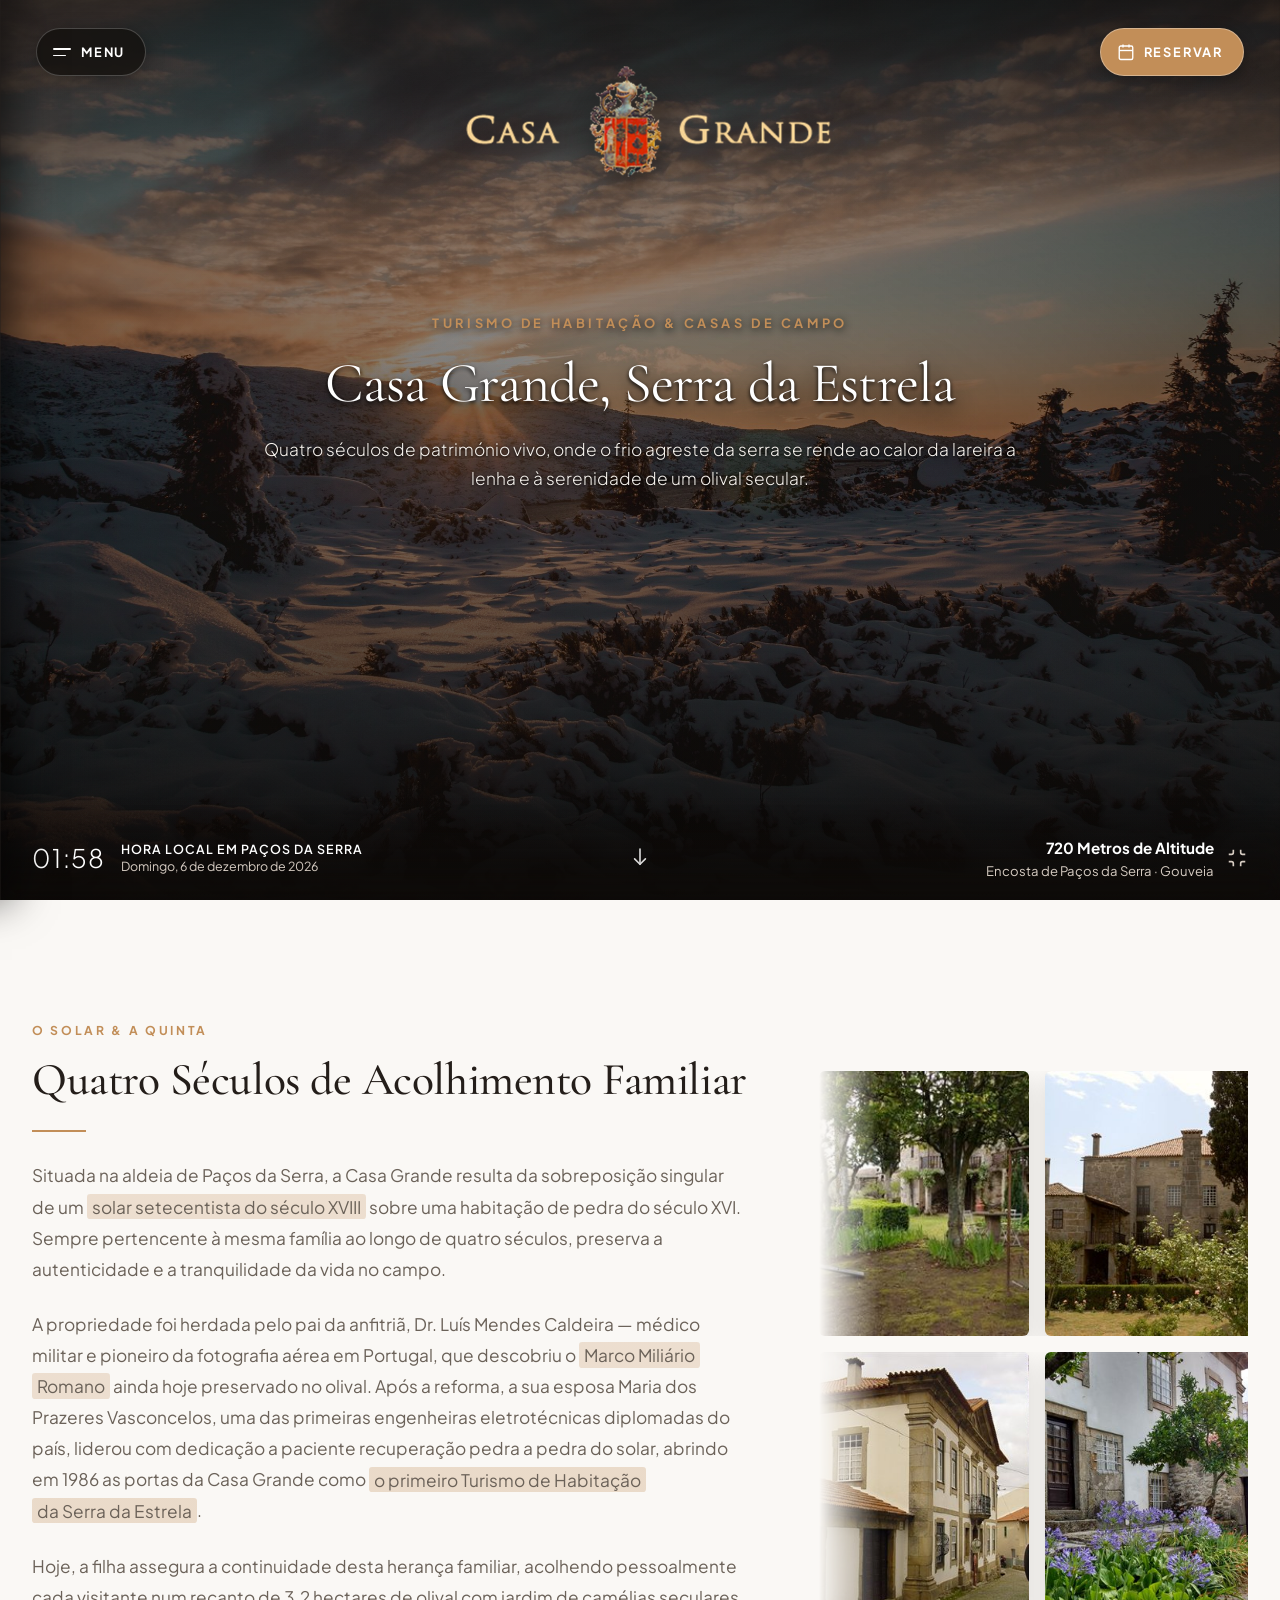
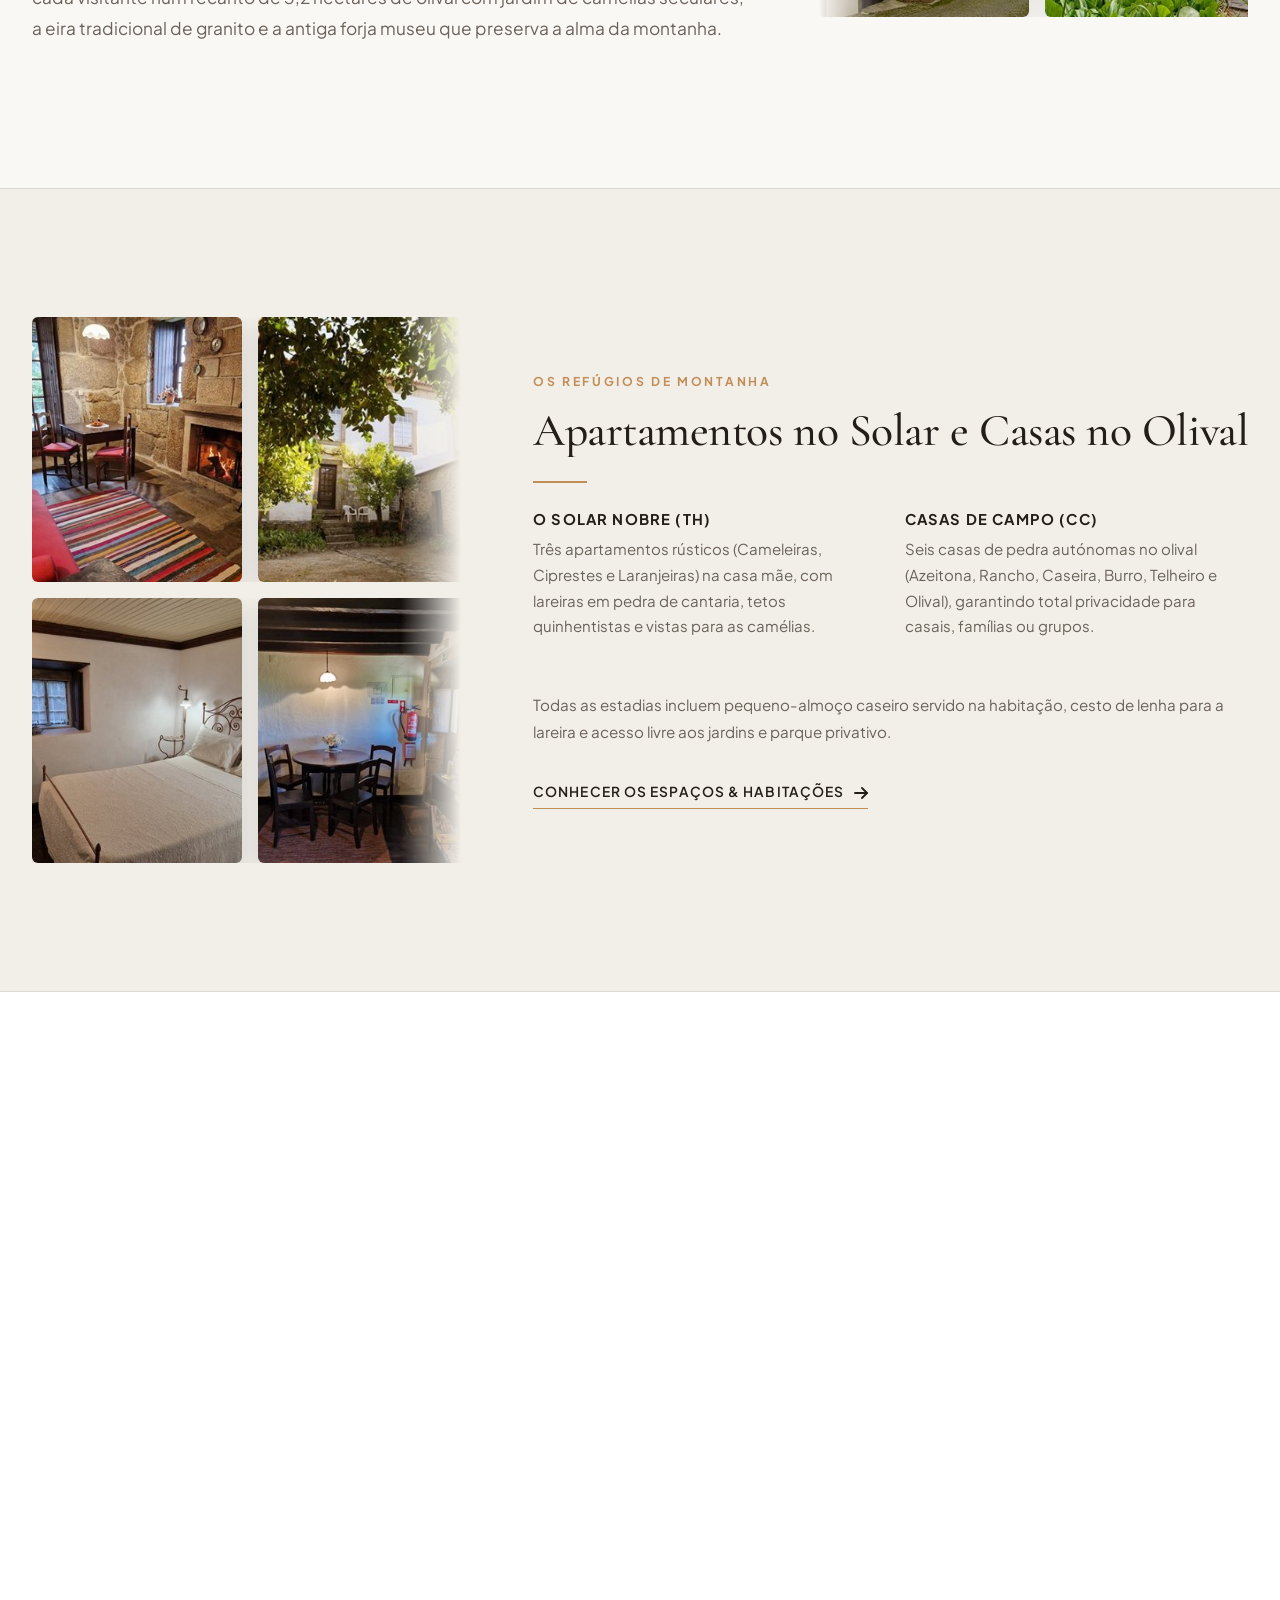
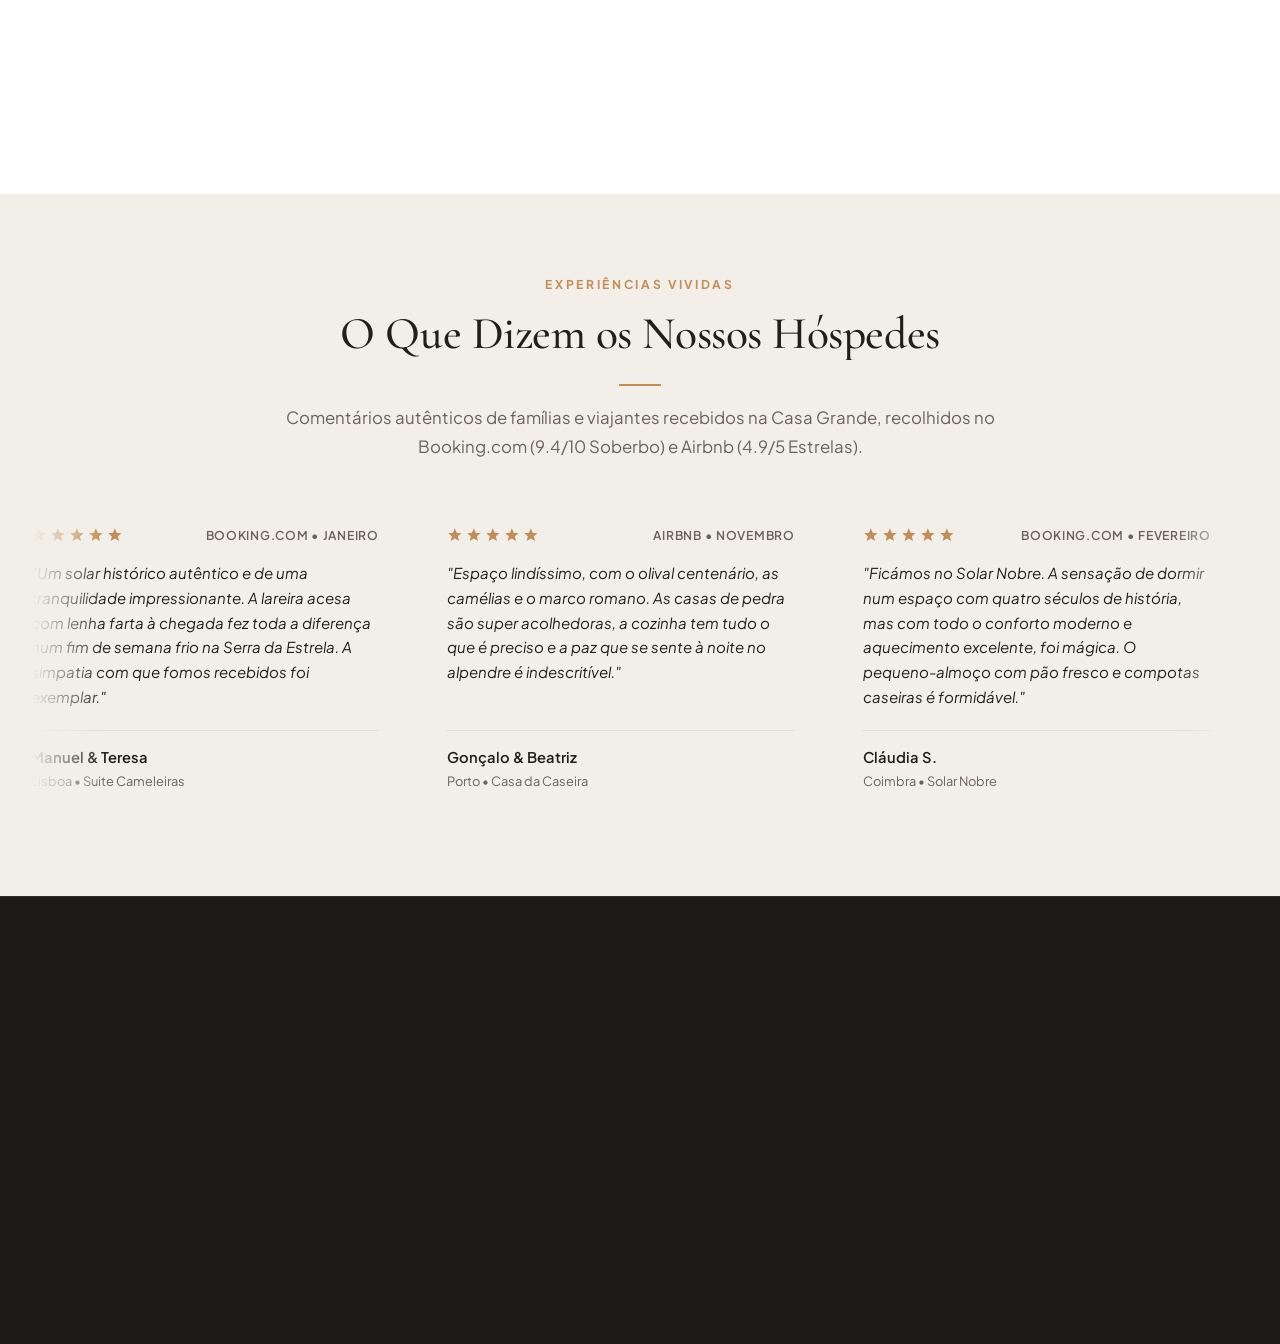
==== commit 809fca3e: "feat(booking): implement progressive disclosure wizard steps and clean footer contacts" ====
--- a/index.html
+++ b/index.html
@@ -531,15 +531,15 @@
           <ul class="footer-contacts-list">
             <li class="footer-contact-row">
               <span class="footer-contact-label">Telemóvel:</span>
-              <a href="tel:+351934297935" class="footer-contact-val">(+351) 934 297 935</a>
+              <span class="footer-contact-val">(+351) 934 297 935</span>
             </li>
             <li class="footer-contact-row">
               <span class="footer-contact-label">Telefone Fixo:</span>
-              <a href="tel:+351238496341" class="footer-contact-val">(+351) 238 496 341</a>
+              <span class="footer-contact-val">(+351) 238 496 341</span>
             </li>
             <li class="footer-contact-row">
               <span class="footer-contact-label">E-mail:</span>
-              <a href="mailto:info@casagrande.com.pt" class="footer-contact-val">info@casagrande.com.pt</a>
+              <span class="footer-contact-val">info@casagrande.com.pt</span>
             </li>
           </ul>
 
--- a/assets/css/style.css
+++ b/assets/css/style.css
@@ -5603,3 +5603,190 @@
   border-radius: 0;
 }
 
+/* ==========================================================================
+   WIZARD DE RESERVA: PASSOS PROGRESSIVOS (1, 2, 3)
+   ========================================================================== */
+.booking-wizard-steps-bar {
+  display: flex;
+  align-items: center;
+  justify-content: space-between;
+  margin-bottom: 28px;
+  background: #FFFFFF;
+  border: 1px solid var(--border-delicate);
+  border-radius: var(--radius-md);
+  padding: 16px 24px;
+  box-shadow: 0 2px 10px rgba(0, 0, 0, 0.03);
+}
+
+.wizard-step-tab {
+  display: flex;
+  align-items: center;
+  gap: 10px;
+  color: var(--color-text-muted);
+  font-size: 0.88rem;
+  font-weight: 500;
+  transition: all 0.25s ease;
+  cursor: pointer;
+  user-select: none;
+}
+
+.wizard-step-tab:hover {
+  color: var(--color-text-main);
+}
+
+.wizard-step-tab.active {
+  color: var(--color-text-main);
+  font-weight: 700;
+}
+
+.wizard-step-tab.is-done {
+  color: #2D6A4F;
+  font-weight: 600;
+}
+
+.form-group input.field-validation-error,
+.form-group select.field-validation-error {
+  border-color: #C2410C !important;
+  box-shadow: 0 0 0 3px rgba(194, 65, 12, 0.15) !important;
+}
+
+.tab-step-circle {
+  width: 28px;
+  height: 28px;
+  border-radius: 50%;
+  background: #EAE5DD;
+  color: #5A534B;
+  display: flex;
+  align-items: center;
+  justify-content: center;
+  font-size: 0.82rem;
+  font-weight: 700;
+  transition: all 0.25s ease;
+}
+
+.wizard-step-tab.active .tab-step-circle {
+  background: var(--color-accent-gold);
+  color: #FFFFFF;
+}
+
+.wizard-step-tab.is-done .tab-step-circle {
+  background: #2D6A4F;
+  color: #FFFFFF;
+}
+
+.wizard-step-line {
+  flex: 1;
+  height: 2px;
+  background: #EAE5DD;
+  margin: 0 14px;
+  transition: background 0.3s ease;
+}
+
+.wizard-step-line.is-done {
+  background: #2D6A4F;
+}
+
+/* Visibilidade dos Passos */
+.booking-step-card.is-step-hidden {
+  display: none !important;
+}
+
+.booking-step-card.is-step-visible {
+  display: block;
+  animation: stepCardReveal 0.35s cubic-bezier(0.16, 1, 0.3, 1) forwards;
+}
+
+@keyframes stepCardReveal {
+  from {
+    opacity: 0;
+    transform: translateY(18px);
+  }
+  to {
+    opacity: 1;
+    transform: translateY(0);
+  }
+}
+
+.step-number.is-done {
+  background: #2D6A4F !important;
+  color: #FFFFFF !important;
+}
+
+.step-card-footer-actions {
+  display: flex;
+  align-items: center;
+  justify-content: space-between;
+  gap: 14px;
+  margin-top: 24px;
+  padding-top: 20px;
+  border-top: 1px solid var(--border-delicate);
+}
+
+.btn-step-next {
+  display: inline-flex;
+  align-items: center;
+  justify-content: center;
+  gap: 8px;
+  background: var(--color-accent-gold);
+  color: #FFFFFF;
+  border: none;
+  border-radius: var(--radius-sm);
+  padding: 13px 26px;
+  font-family: var(--font-sans);
+  font-size: 0.94rem;
+  font-weight: 600;
+  cursor: pointer;
+  transition: all 0.25s ease;
+  margin-left: auto;
+}
+
+.btn-step-next:hover {
+  background: #875727;
+  transform: translateY(-1px);
+  box-shadow: 0 4px 14px rgba(158, 107, 56, 0.25);
+}
+
+.btn-step-prev {
+  display: inline-flex;
+  align-items: center;
+  gap: 6px;
+  background: none;
+  border: 1px solid #D6CCC2;
+  color: #5A534B;
+  border-radius: var(--radius-sm);
+  padding: 11px 20px;
+  font-family: var(--font-sans);
+  font-size: 0.90rem;
+  font-weight: 600;
+  cursor: pointer;
+  transition: all 0.2s ease;
+}
+
+.btn-step-prev:hover {
+  background: #F8F5F0;
+  border-color: #14110E;
+  color: #14110E;
+}
+
+@media (max-width: 640px) {
+  .booking-wizard-steps-bar {
+    padding: 12px 14px;
+  }
+  .tab-step-text {
+    display: none;
+  }
+  .wizard-step-line {
+    margin: 0 8px;
+  }
+  .btn-step-next {
+    width: 100%;
+  }
+  .step-card-footer-actions {
+    flex-direction: column-reverse;
+  }
+  .btn-step-prev {
+    width: 100%;
+    justify-content: center;
+  }
+}
+
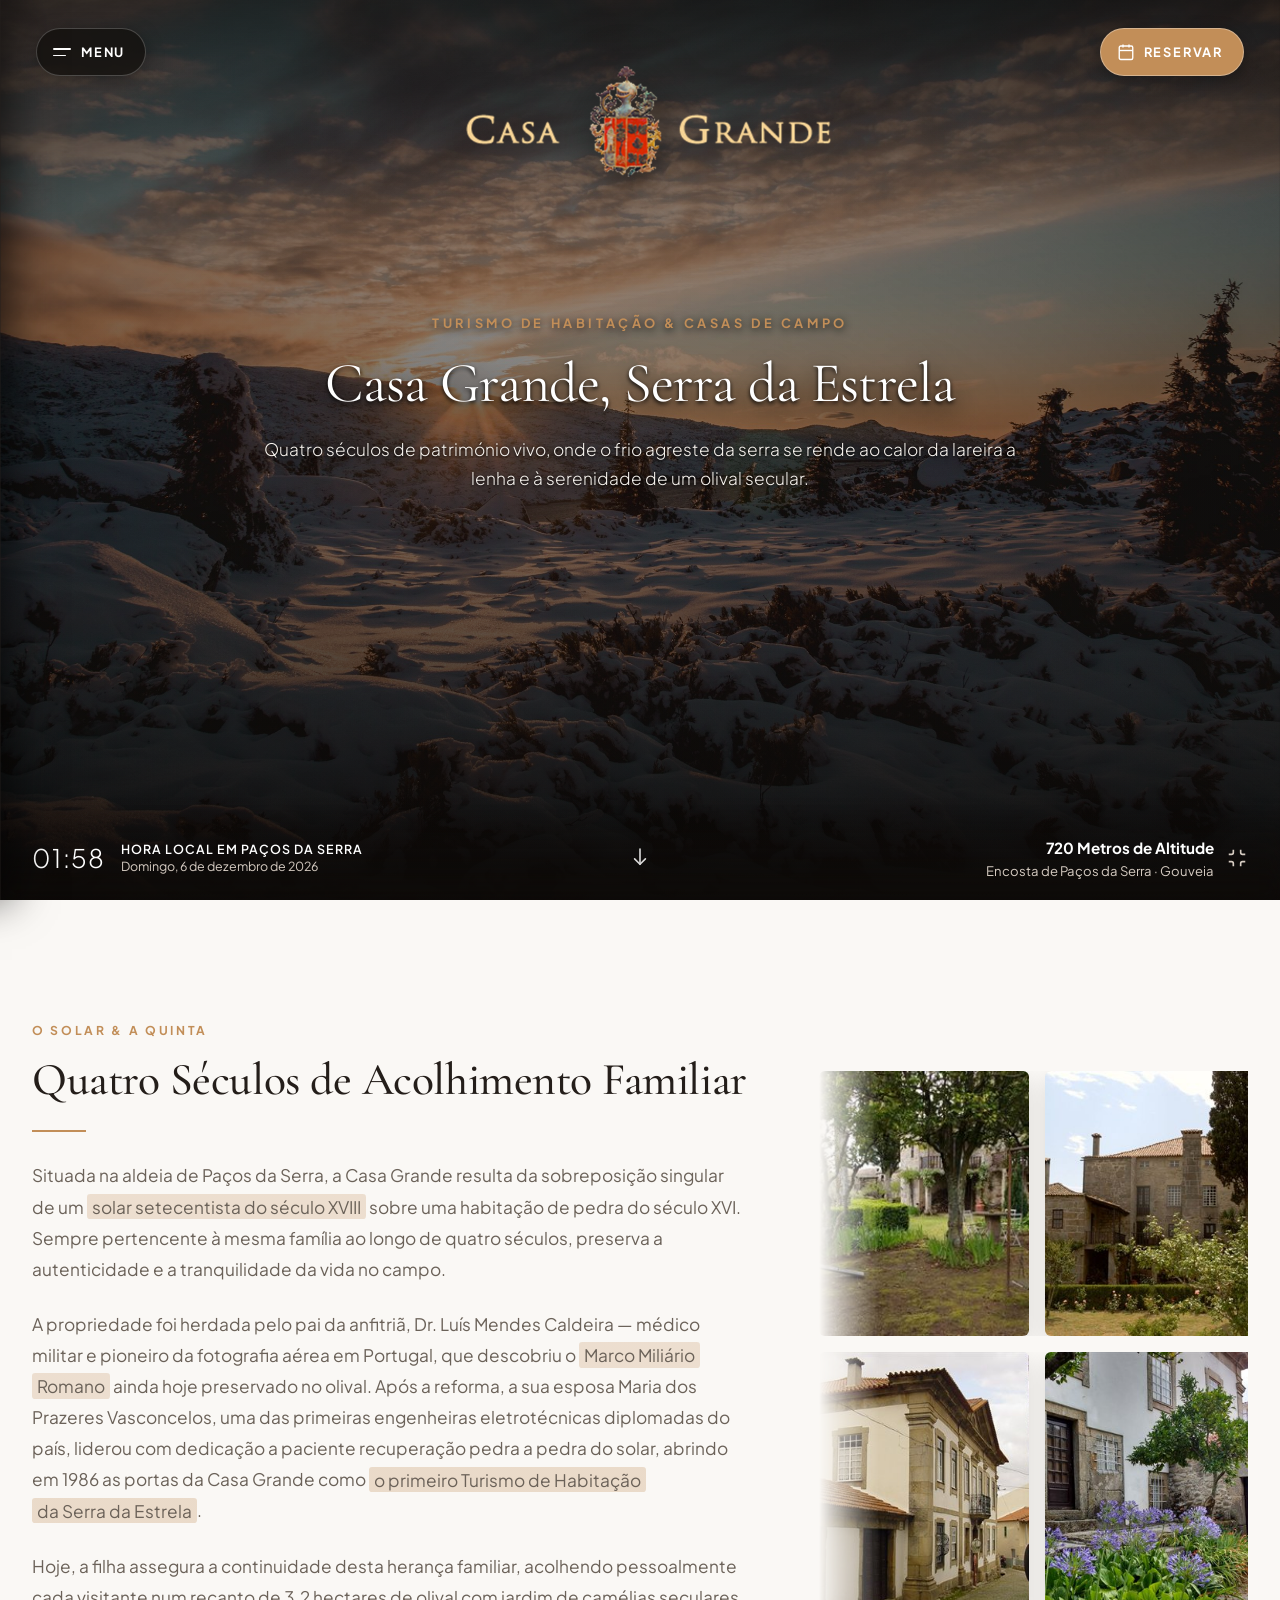
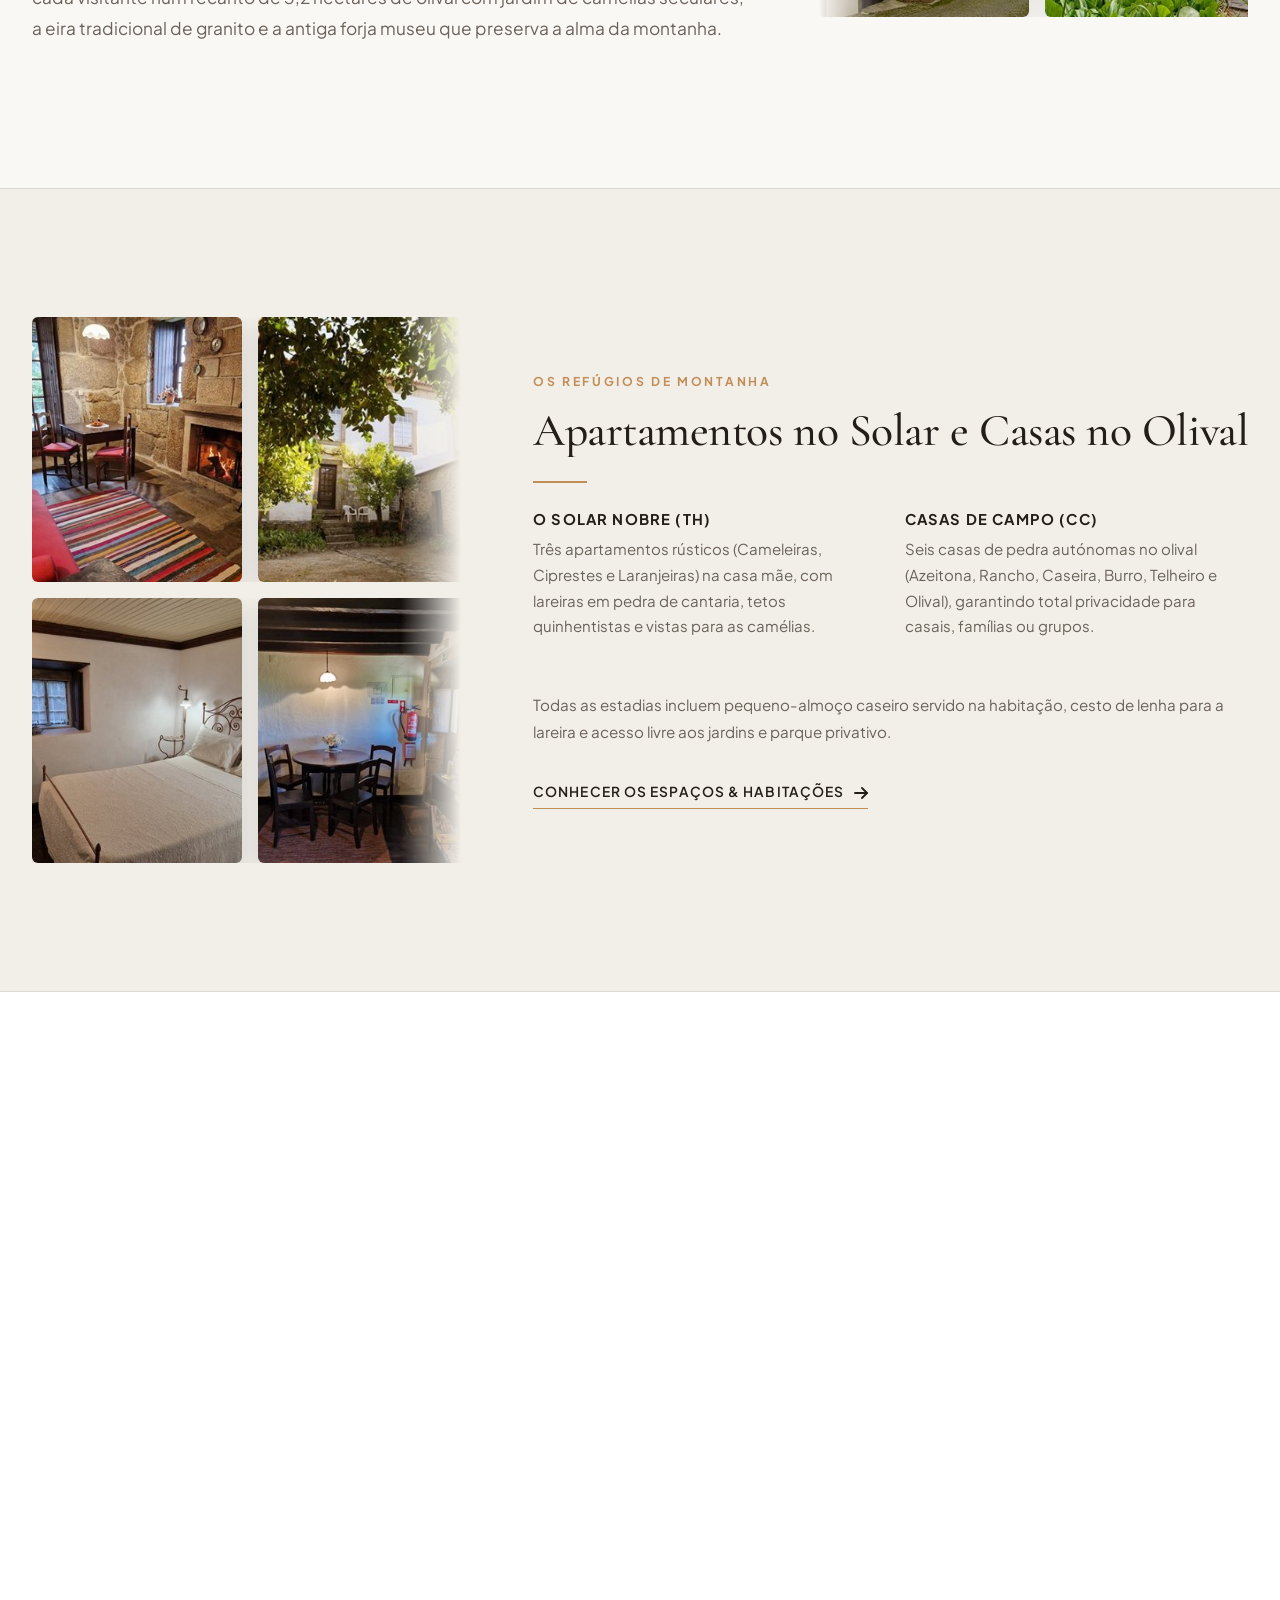
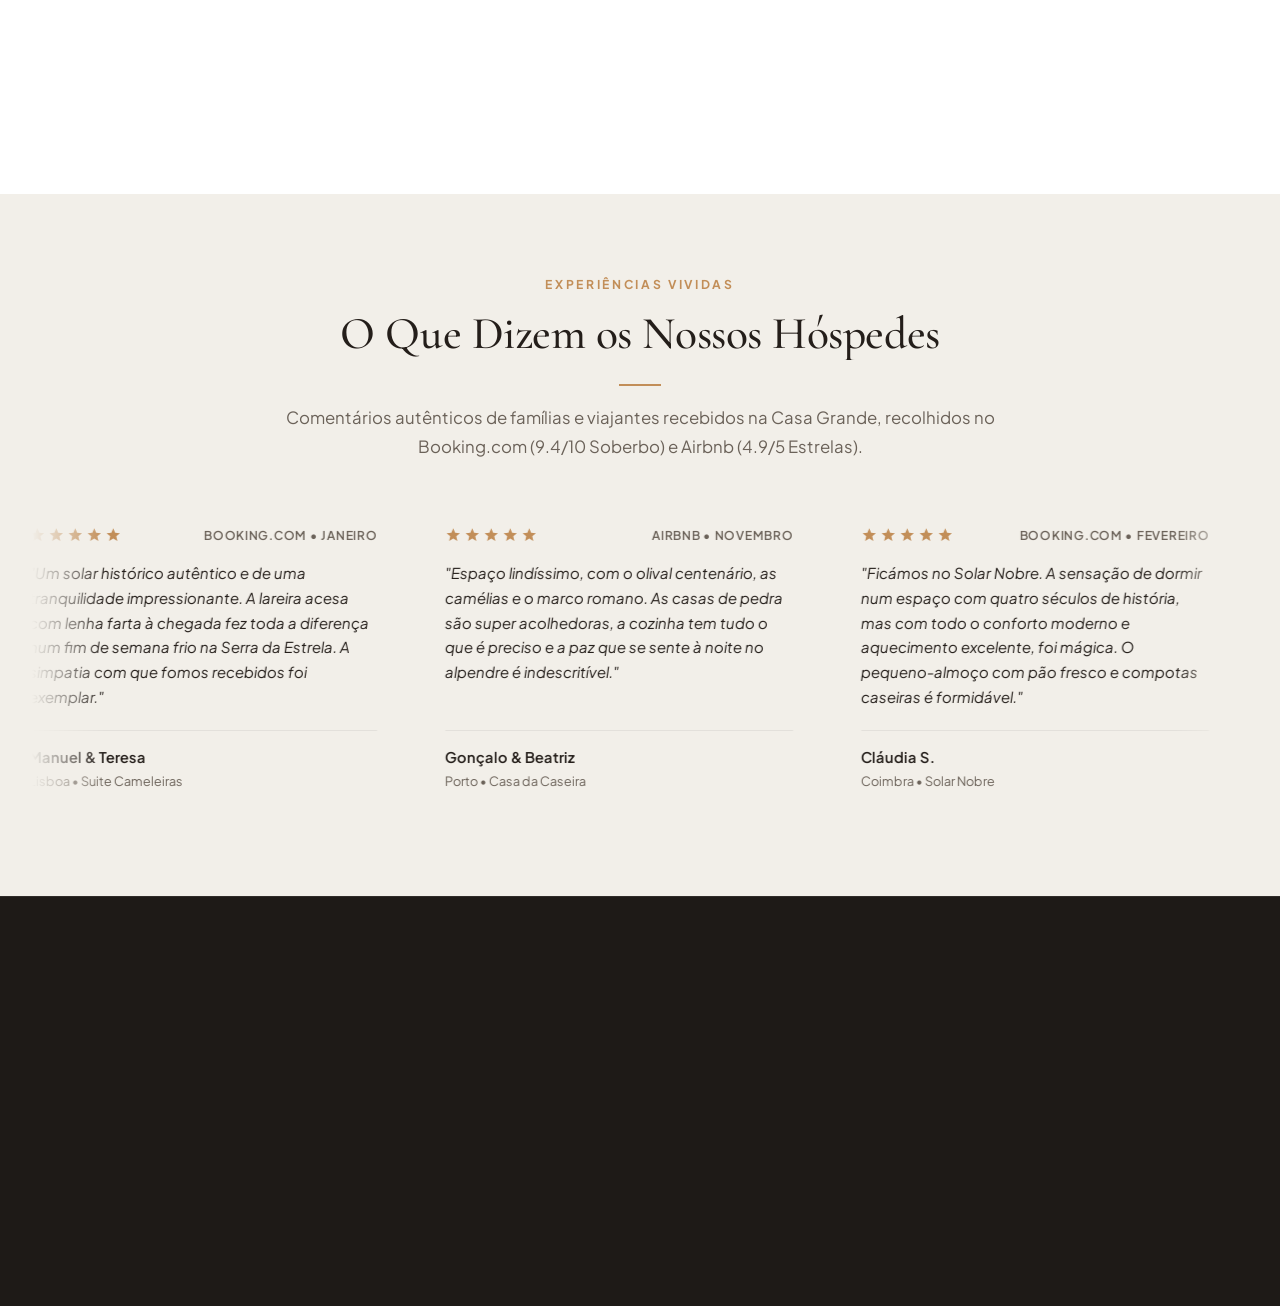
==== commit 3ea28403: "feat(footer): replace Informações and Normas with Política de Privacidade and Livro de Reclamações" ====
--- a/index.html
+++ b/index.html
@@ -603,9 +603,7 @@
           &copy; 2026 Casa Grande — Paços da Serra, Gouveia. Todos os direitos reservados.
         </div>
         <div class="footer-legal-links">
-          <a href="duvidas.html">Informações</a>
-          <span class="sep">•</span>
-          <a href="alojamentos.html">Normas da Casa</a>
+          <a href="#privacidade" class="legal-modal-trigger" data-legal="privacy">Política de Privacidade</a>
           <span class="sep">•</span>
           <a href="https://www.livroreclamacoes.pt" target="_blank" rel="noopener noreferrer">Livro de Reclamações</a>
         </div>
